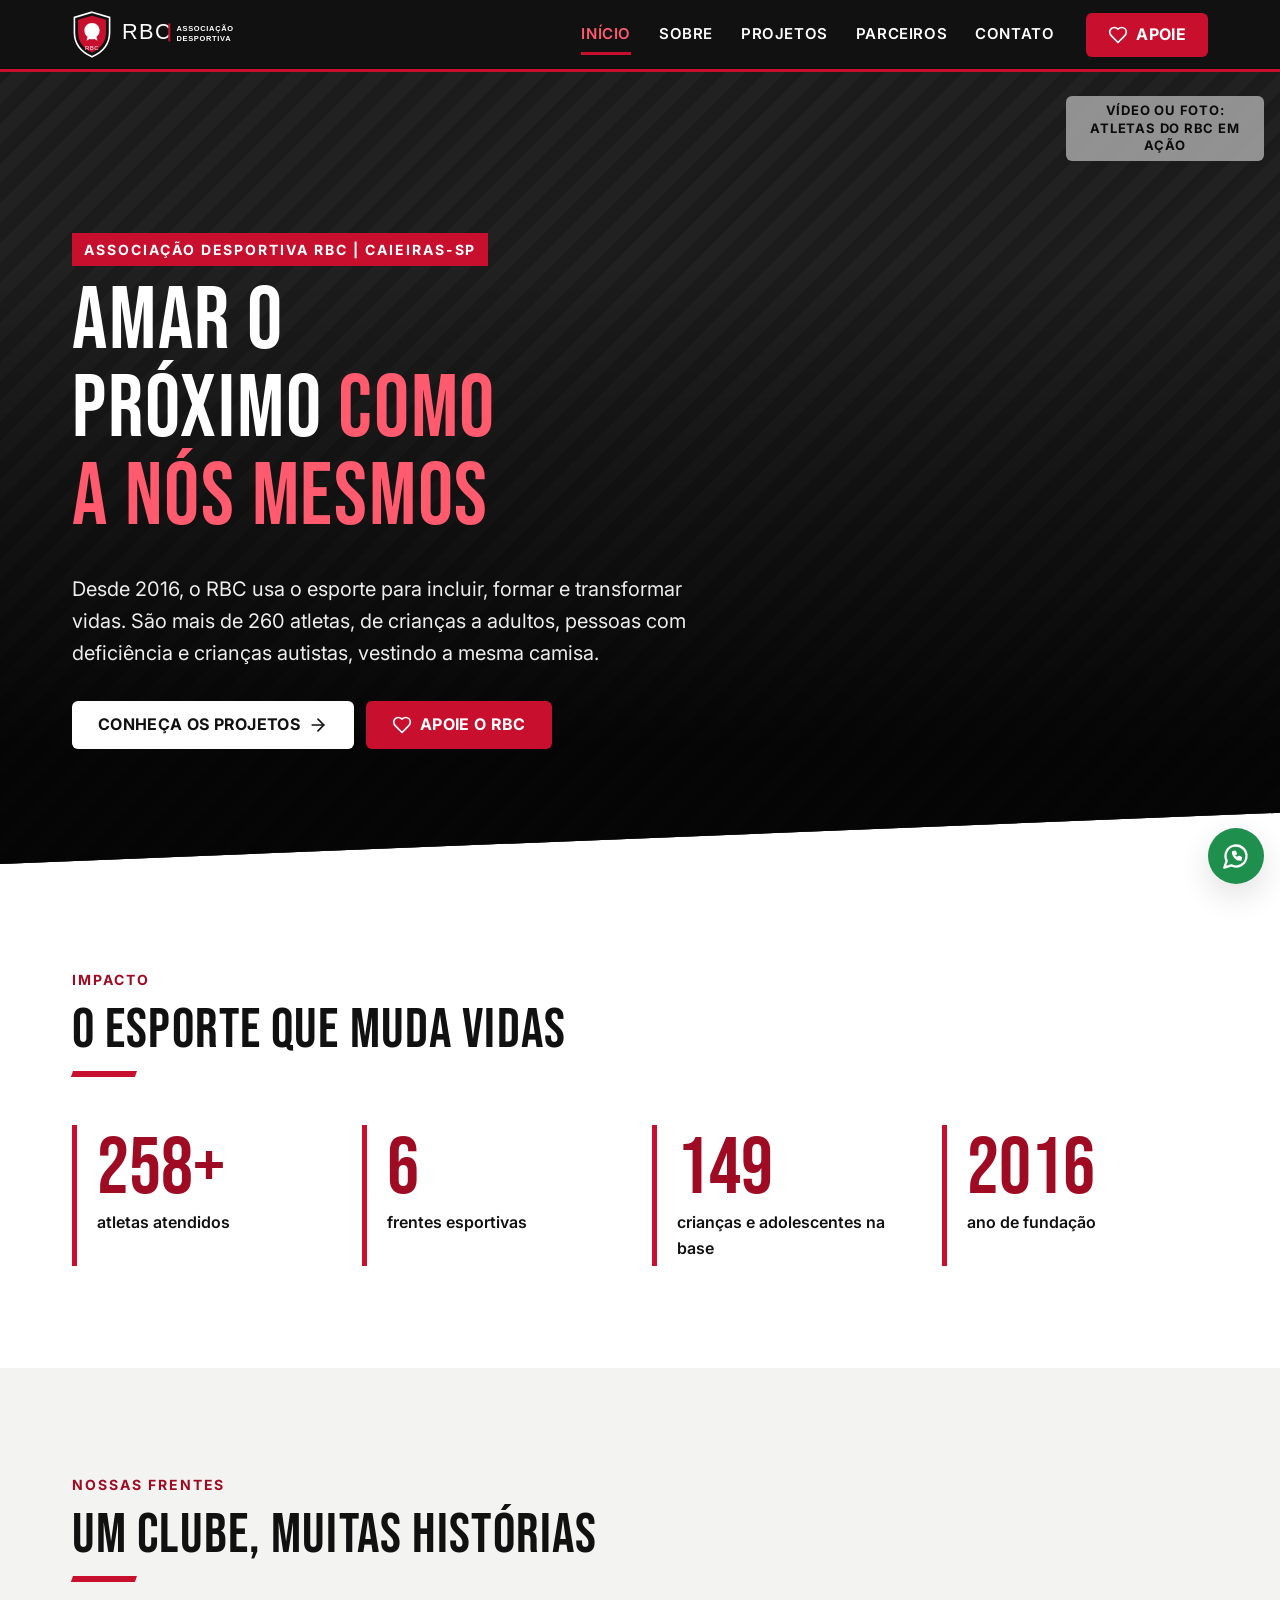
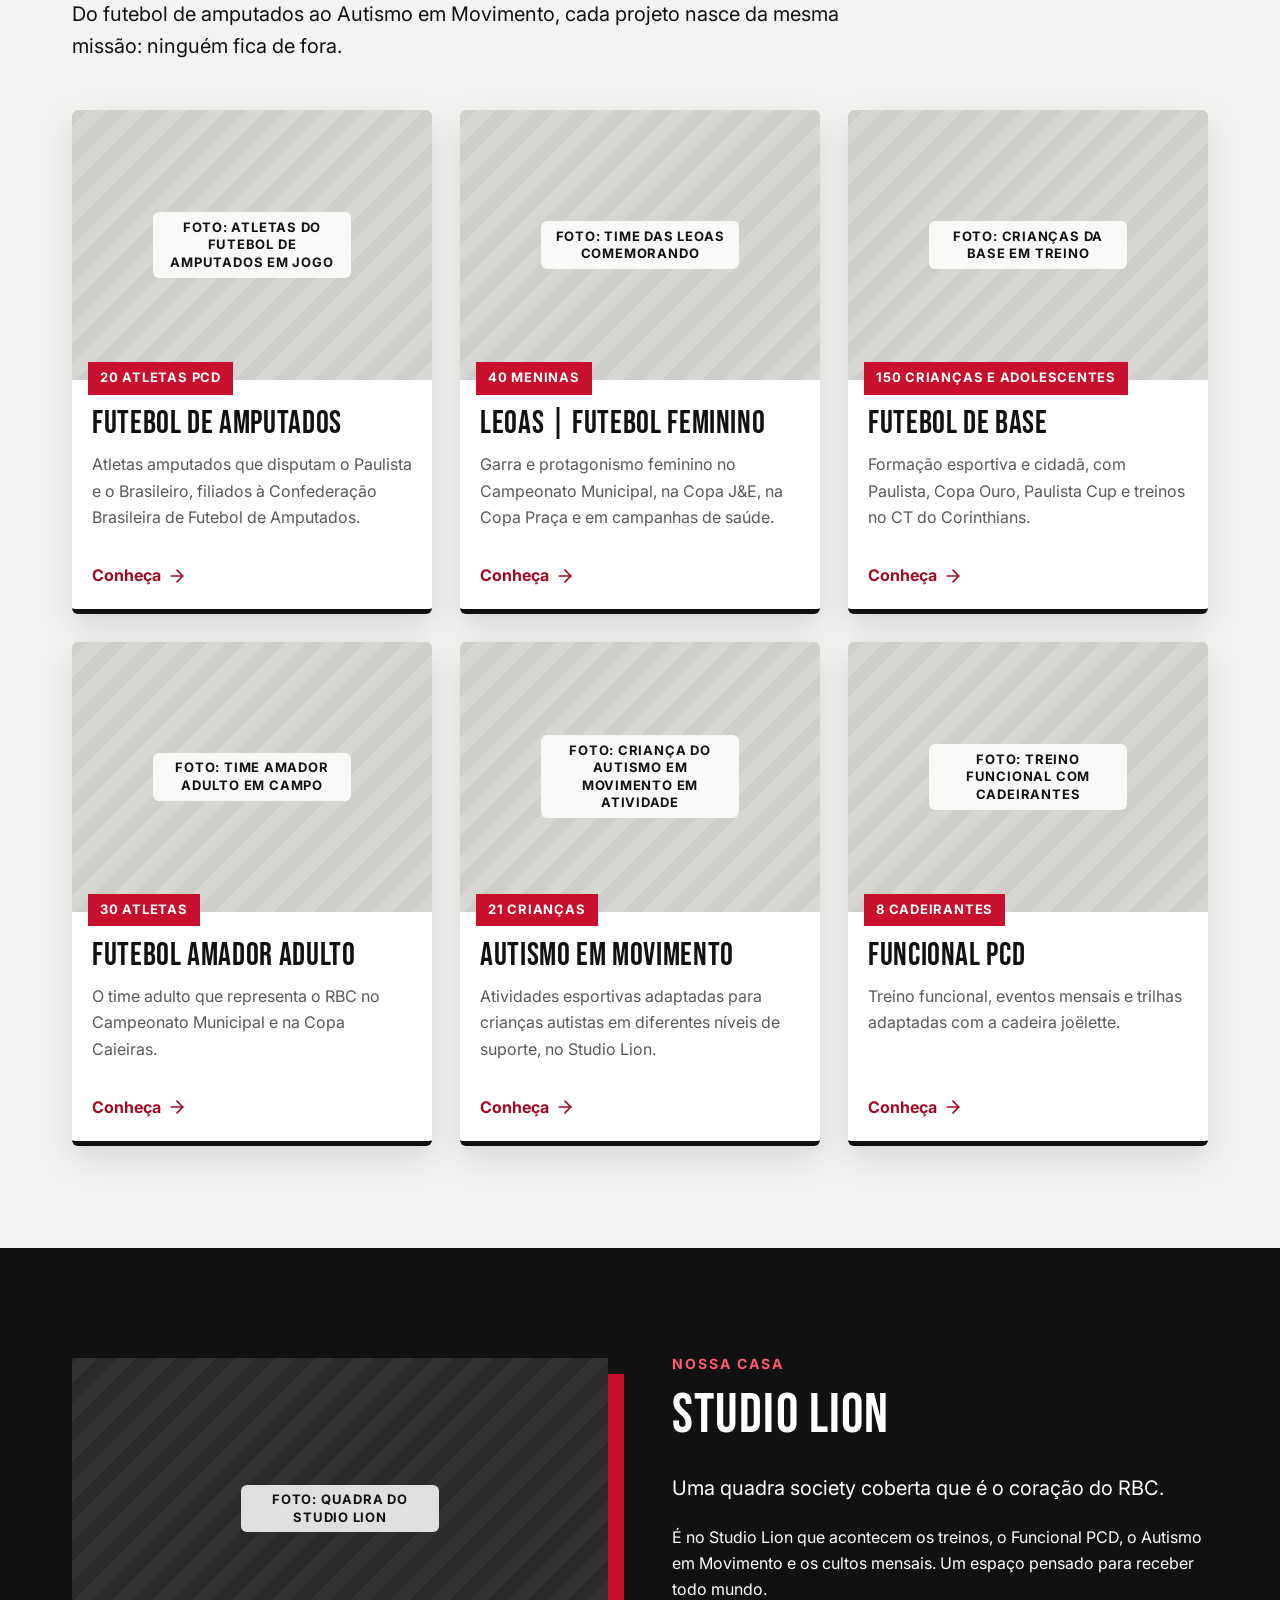
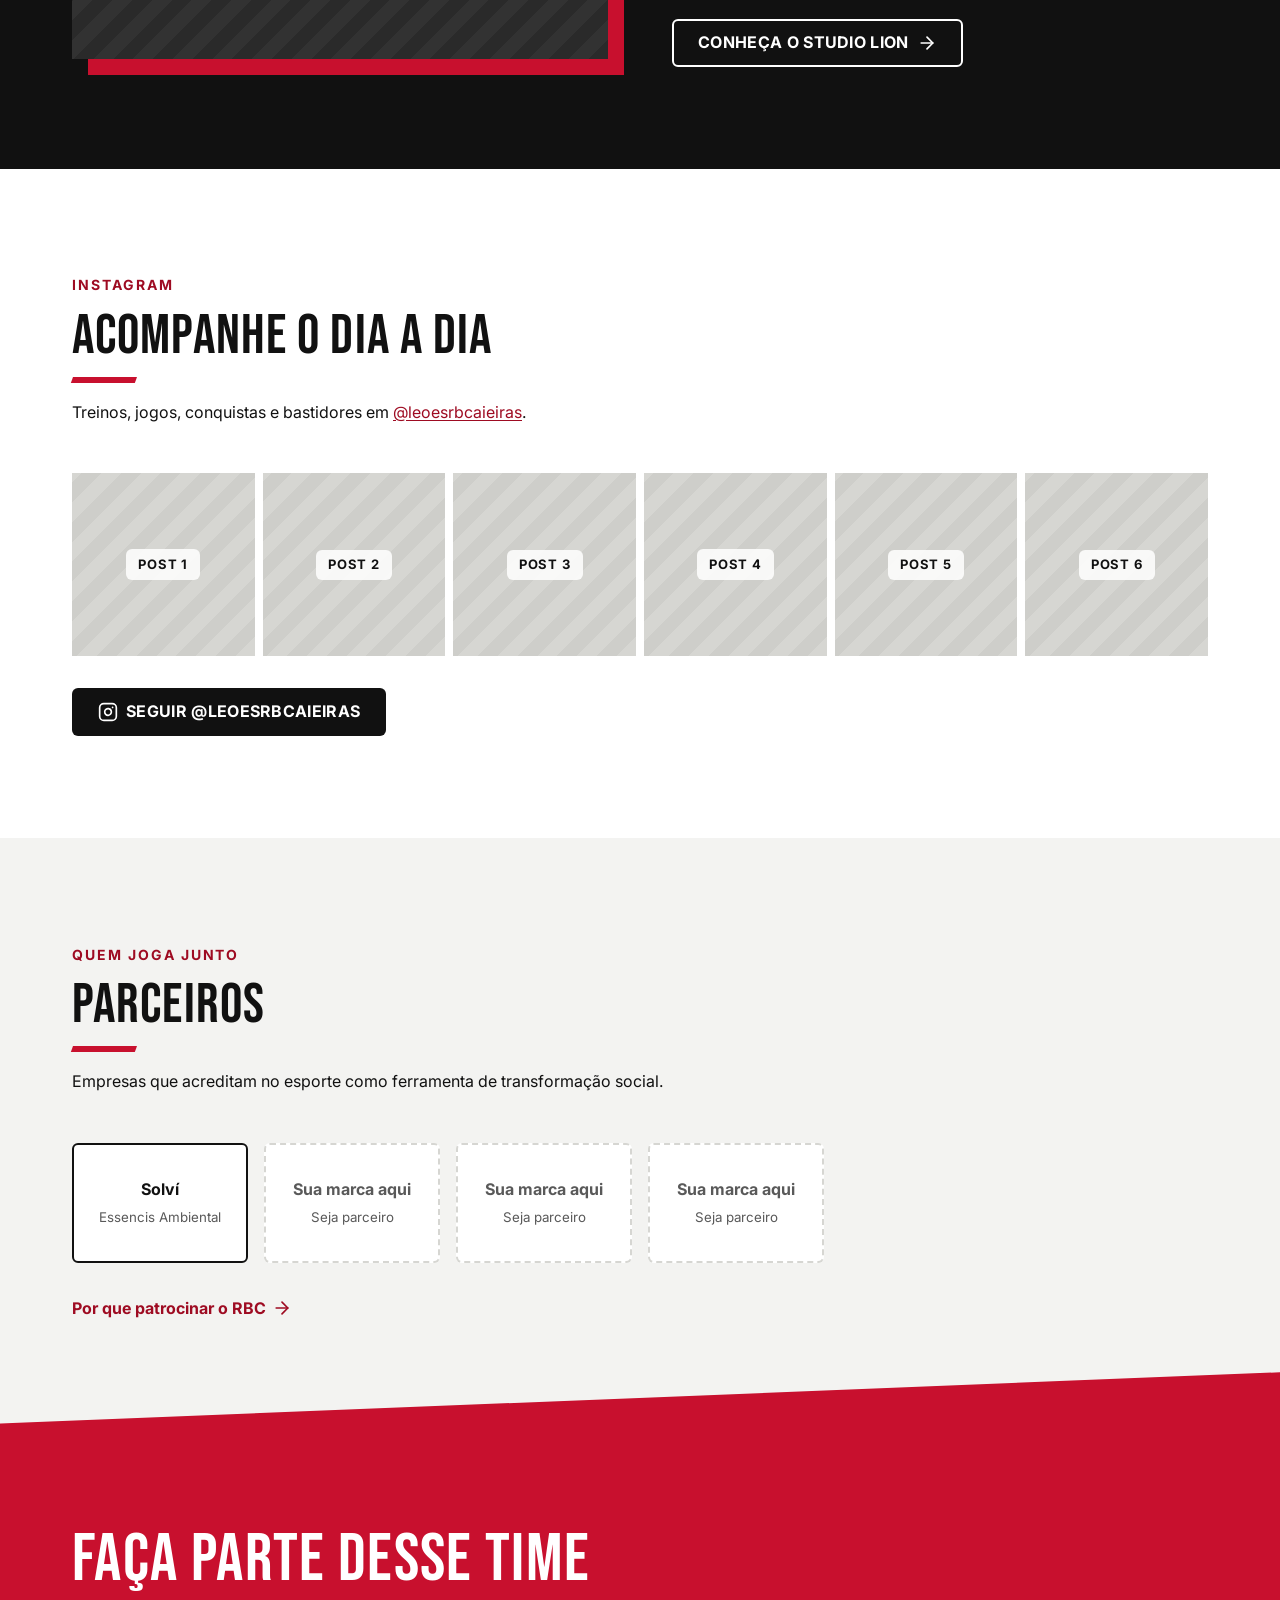
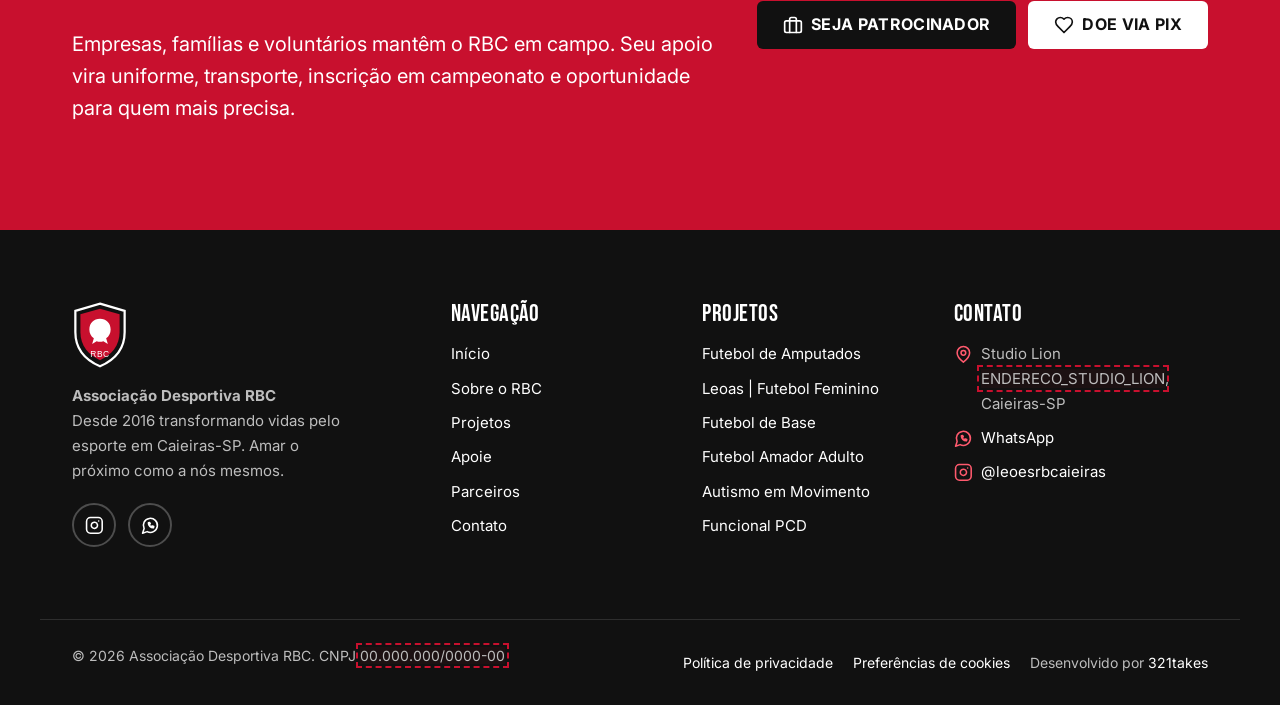
==== index.html @ 02795f00 "Home completa: hero, números de impacto, frentes, Studio Lion, Instagram, parceiros e CTA Co-Authore" ====
<!doctype html>
<html lang="pt-BR">
<head>
<meta charset="utf-8">
<meta name="viewport" content="width=device-width, initial-scale=1">
<title>Leões RBC | Associação Desportiva RBC em Caieiras-SP</title>
<meta name="description" content="Associação Desportiva RBC (Leões RBC): mais de 260 atletas em 6 frentes esportivas e sociais em Caieiras-SP. Conheça os projetos e apoie.">
<meta name="theme-color" content="#111111">
<link rel="icon" href="assets/img/logo-escudo.svg" type="image/svg+xml">
<link rel="preconnect" href="https://fonts.googleapis.com">
<link rel="preconnect" href="https://fonts.gstatic.com" crossorigin>
<link rel="stylesheet" href="https://fonts.googleapis.com/css2?family=Bebas+Neue&amp;family=Inter:wght@400;600;700&amp;display=swap">
<link rel="stylesheet" href="assets/css/style.css">
<script src="assets/js/main.js" defer></script>
</head>
<body>
<a class="skip-link" href="#conteudo">Pular para o conteúdo</a>
<header class="site-header">
  <div class="container header__inner">
    <a class="brand" href="index.html">
      <img class="brand__escudo" src="assets/img/logo-escudo.svg" width="100" height="118" alt="">
      <img class="brand__wordmark" src="assets/img/logo-wordmark.svg" width="200" height="48" alt="Leões RBC, página inicial">
    </a>
    <button class="nav-toggle" type="button" aria-expanded="false" aria-controls="menu-principal">
      <span class="sr-only">Abrir menu</span>
      <svg class="icon icon-menu" viewBox="0 0 24 24" fill="none" stroke="currentColor" stroke-width="2" stroke-linecap="round" stroke-linejoin="round" aria-hidden="true" focusable="false"><path d="M4 6h16"/><path d="M4 12h16"/><path d="M4 18h16"/></svg>
      <svg class="icon icon-close" viewBox="0 0 24 24" fill="none" stroke="currentColor" stroke-width="2" stroke-linecap="round" stroke-linejoin="round" aria-hidden="true" focusable="false"><path d="M18 6 6 18"/><path d="m6 6 12 12"/></svg>
    </button>
    <nav class="site-nav" id="menu-principal" aria-label="Menu principal">
      <ul>
        <li><a href="index.html" aria-current="page">Início</a></li>
        <li><a href="sobre.html">Sobre</a></li>
        <li><a href="projetos.html">Projetos</a></li>
        <li><a href="parceiros.html">Parceiros</a></li>
        <li><a href="contato.html">Contato</a></li>
      </ul>
      <a class="btn btn--primary" href="apoie.html" data-track="click_apoie"><svg class="icon" viewBox="0 0 24 24" fill="none" stroke="currentColor" stroke-width="2" stroke-linecap="round" stroke-linejoin="round" aria-hidden="true" focusable="false"><path d="M19 14c1.49-1.46 3-3.21 3-5.5A5.5 5.5 0 0 0 16.5 3c-1.76 0-3 .5-4.5 2-1.5-1.5-2.74-2-4.5-2A5.5 5.5 0 0 0 2 8.5c0 2.3 1.5 4.05 3 5.5l7 7Z"/></svg> Apoie</a>
    </nav>
  </div>
</header>
<main id="conteudo" tabindex="-1">
<section class="hero" aria-labelledby="hero-titulo">
  <div class="hero__media">
    <!-- HERO: substituir o placeholder por vídeo (sem som) ou foto em WebP. Exemplo de vídeo:
    <video data-bg-video autoplay muted loop playsinline poster="assets/img/hero-poster.webp" width="1920" height="1080">
      <source src="assets/video/hero.mp4" type="video/mp4">
    </video>
    E, logo após o fechamento desta div .hero__media, o botão de pausa:
    <button class="video-toggle" type="button" aria-pressed="false"><span>Pausar vídeo</span></button>
    -->
    <div class="ph ph--dark" role="img" aria-label="Espaço reservado para vídeo ou foto de destaque dos atletas do RBC"><span class="ph__label" aria-hidden="true">VÍDEO OU FOTO: atletas do RBC em ação</span></div>
  </div>
  <div class="container hero__content">
    <p class="eyebrow">Associação Desportiva RBC | Caieiras-SP</p>
    <h1 id="hero-titulo">Amar o próximo <em>como a nós mesmos</em></h1>
    <p class="lead">Desde 2016, o RBC usa o esporte para incluir, formar e transformar vidas. São mais de 260 atletas, de crianças a adultos, pessoas com deficiência e crianças autistas, vestindo a mesma camisa.</p>
    <div class="btn-row">
      <a class="btn btn--light" href="projetos.html">Conheça os projetos <svg class="icon" viewBox="0 0 24 24" fill="none" stroke="currentColor" stroke-width="2" stroke-linecap="round" stroke-linejoin="round" aria-hidden="true" focusable="false"><path d="M5 12h14"/><path d="m12 5 7 7-7 7"/></svg></a>
      <a class="btn btn--primary" href="apoie.html" data-track="click_apoie"><svg class="icon" viewBox="0 0 24 24" fill="none" stroke="currentColor" stroke-width="2" stroke-linecap="round" stroke-linejoin="round" aria-hidden="true" focusable="false"><path d="M19 14c1.49-1.46 3-3.21 3-5.5A5.5 5.5 0 0 0 16.5 3c-1.76 0-3 .5-4.5 2-1.5-1.5-2.74-2-4.5-2A5.5 5.5 0 0 0 2 8.5c0 2.3 1.5 4.05 3 5.5l7 7Z"/></svg> Apoie o RBC</a>
    </div>
  </div>
</section>

<section class="section" aria-labelledby="impacto-titulo">
  <div class="container">
    <div class="section-head">
      <p class="eyebrow">Impacto</p>
      <h2 id="impacto-titulo" class="bar">O esporte que muda vidas</h2>
    </div>
    <ul class="stats">
        <li class="stat"><span class="stat__num" data-count="260" data-suffix="+" aria-hidden="true">260+</span><span class="sr-only">260+ </span><span class="stat__label">atletas atendidos</span></li>
        <li class="stat"><span class="stat__num" data-count="6" data-suffix="" aria-hidden="true">6</span><span class="sr-only">6 </span><span class="stat__label">frentes esportivas</span></li>
        <li class="stat"><span class="stat__num" data-count="150" data-suffix="" aria-hidden="true">150</span><span class="sr-only">150 </span><span class="stat__label">crianças e adolescentes na base</span></li>
        <li class="stat"><span class="stat__num">2016</span> <span class="stat__label">ano de fundação</span></li>
    </ul>
  </div>
</section>

<section class="section section--gray" aria-labelledby="frentes-titulo">
  <div class="container">
    <div class="section-head">
      <p class="eyebrow">Nossas frentes</p>
      <h2 id="frentes-titulo" class="bar">Um clube, muitas histórias</h2>
      <p class="lead">Do futebol de amputados ao Autismo em Movimento, cada projeto nasce da mesma missão: ninguém fica de fora.</p>
    </div>
    <ul class="cards">
        <li class="card">
          <div class="card__media">
            <div class="ph" role="img" aria-label="Espaço reservado para foto: Atletas do futebol de amputados em jogo"><span class="ph__label" aria-hidden="true">FOTO: Atletas do futebol de amputados em jogo</span></div>
            <span class="card__tag">20 atletas PCD</span>
          </div>
          <div class="card__body">
            <h3><a href="projetos/amputados.html">Futebol de Amputados</a></h3>
            <p>Atletas amputados que disputam o Paulista e o Brasileiro, filiados à Confederação Brasileira de Futebol de Amputados.</p>
            <span class="card__more link-arrow" aria-hidden="true">Conheça <svg class="icon" viewBox="0 0 24 24" fill="none" stroke="currentColor" stroke-width="2" stroke-linecap="round" stroke-linejoin="round" aria-hidden="true" focusable="false"><path d="M5 12h14"/><path d="m12 5 7 7-7 7"/></svg></span>
          </div>
        </li>
        <li class="card">
          <div class="card__media">
            <div class="ph" role="img" aria-label="Espaço reservado para foto: Time das Leoas comemorando"><span class="ph__label" aria-hidden="true">FOTO: Time das Leoas comemorando</span></div>
            <span class="card__tag">40 meninas</span>
          </div>
          <div class="card__body">
            <h3><a href="projetos/leoas.html">Leoas | Futebol Feminino</a></h3>
            <p>Garra e protagonismo feminino no Campeonato Municipal, na Copa J&amp;E, na Copa Praça e em campanhas de saúde.</p>
            <span class="card__more link-arrow" aria-hidden="true">Conheça <svg class="icon" viewBox="0 0 24 24" fill="none" stroke="currentColor" stroke-width="2" stroke-linecap="round" stroke-linejoin="round" aria-hidden="true" focusable="false"><path d="M5 12h14"/><path d="m12 5 7 7-7 7"/></svg></span>
          </div>
        </li>
        <li class="card">
          <div class="card__media">
            <div class="ph" role="img" aria-label="Espaço reservado para foto: Crianças da base em treino"><span class="ph__label" aria-hidden="true">FOTO: Crianças da base em treino</span></div>
            <span class="card__tag">150 crianças e adolescentes</span>
          </div>
          <div class="card__body">
            <h3><a href="projetos/base.html">Futebol de Base</a></h3>
            <p>Formação esportiva e cidadã, com Paulista, Copa Ouro, Paulista Cup e treinos no CT do Corinthians.</p>
            <span class="card__more link-arrow" aria-hidden="true">Conheça <svg class="icon" viewBox="0 0 24 24" fill="none" stroke="currentColor" stroke-width="2" stroke-linecap="round" stroke-linejoin="round" aria-hidden="true" focusable="false"><path d="M5 12h14"/><path d="m12 5 7 7-7 7"/></svg></span>
          </div>
        </li>
        <li class="card">
          <div class="card__media">
            <div class="ph" role="img" aria-label="Espaço reservado para foto: Time amador adulto em campo"><span class="ph__label" aria-hidden="true">FOTO: Time amador adulto em campo</span></div>
            <span class="card__tag">30 atletas</span>
          </div>
          <div class="card__body">
            <h3><a href="projetos/amador.html">Futebol Amador Adulto</a></h3>
            <p>O time adulto que representa o RBC no Campeonato Municipal e na Copa Caieiras.</p>
            <span class="card__more link-arrow" aria-hidden="true">Conheça <svg class="icon" viewBox="0 0 24 24" fill="none" stroke="currentColor" stroke-width="2" stroke-linecap="round" stroke-linejoin="round" aria-hidden="true" focusable="false"><path d="M5 12h14"/><path d="m12 5 7 7-7 7"/></svg></span>
          </div>
        </li>
        <li class="card">
          <div class="card__media">
            <div class="ph" role="img" aria-label="Espaço reservado para foto: Criança do Autismo em Movimento em atividade"><span class="ph__label" aria-hidden="true">FOTO: Criança do Autismo em Movimento em atividade</span></div>
            <span class="card__tag">21 crianças</span>
          </div>
          <div class="card__body">
            <h3><a href="projetos/autismo-em-movimento.html">Autismo em Movimento</a></h3>
            <p>Atividades esportivas adaptadas para crianças autistas em diferentes níveis de suporte, no Studio Lion.</p>
            <span class="card__more link-arrow" aria-hidden="true">Conheça <svg class="icon" viewBox="0 0 24 24" fill="none" stroke="currentColor" stroke-width="2" stroke-linecap="round" stroke-linejoin="round" aria-hidden="true" focusable="false"><path d="M5 12h14"/><path d="m12 5 7 7-7 7"/></svg></span>
          </div>
        </li>
        <li class="card">
          <div class="card__media">
            <div class="ph" role="img" aria-label="Espaço reservado para foto: Treino funcional com cadeirantes"><span class="ph__label" aria-hidden="true">FOTO: Treino funcional com cadeirantes</span></div>
            <span class="card__tag">8 cadeirantes</span>
          </div>
          <div class="card__body">
            <h3><a href="projetos/funcional-pcd.html">Funcional PCD</a></h3>
            <p>Treino funcional, eventos mensais e trilhas adaptadas com a cadeira joëlette.</p>
            <span class="card__more link-arrow" aria-hidden="true">Conheça <svg class="icon" viewBox="0 0 24 24" fill="none" stroke="currentColor" stroke-width="2" stroke-linecap="round" stroke-linejoin="round" aria-hidden="true" focusable="false"><path d="M5 12h14"/><path d="m12 5 7 7-7 7"/></svg></span>
          </div>
        </li>
      </ul>
  </div>
</section>

<section class="section section--dark on-dark" aria-labelledby="studio-titulo">
  <div class="container split">
    <div class="split__media">
      <div class="ph ph--wide ph--dark" role="img" aria-label="Espaço reservado para foto da quadra coberta do Studio Lion"><span class="ph__label" aria-hidden="true">FOTO: quadra do Studio Lion</span></div>
    </div>
    <div>
      <p class="eyebrow">Nossa casa</p>
      <h2 id="studio-titulo">Studio Lion</h2>
      <p class="lead">Uma quadra society coberta que é o coração do RBC.</p>
      <p>É no Studio Lion que acontecem os treinos, o Funcional PCD, o Autismo em Movimento e os cultos mensais. Um espaço pensado para receber todo mundo.</p>
      <a class="btn btn--outline" href="sobre.html#studio-lion">Conheça o Studio Lion <svg class="icon" viewBox="0 0 24 24" fill="none" stroke="currentColor" stroke-width="2" stroke-linecap="round" stroke-linejoin="round" aria-hidden="true" focusable="false"><path d="M5 12h14"/><path d="m12 5 7 7-7 7"/></svg></a>
    </div>
  </div>
</section>

<section class="section" aria-labelledby="insta-titulo">
  <div class="container">
    <div class="section-head">
      <p class="eyebrow">Instagram</p>
      <h2 id="insta-titulo" class="bar">Acompanhe o dia a dia</h2>
      <p>Treinos, jogos, conquistas e bastidores em <a href="https://www.instagram.com/leoesrbcaieiras/" target="_blank" rel="noopener" data-track="click_instagram">@leoesrbcaieiras<span class="sr-only"> (abre em nova aba)</span></a>.</p>
    </div>
    <!-- INSTAGRAM FEED -->
    <!-- Cole aqui o widget do provedor escolhido (Behold, LightWidget ou similar) e remova a grade .insta-grid abaixo.
         Exemplo Behold:
         <script type="module" src="https://w.behold.so/widget.js"></script>
         <behold-widget feed-id="SEU_FEED_ID"></behold-widget>
    -->
    <div class="insta-grid">
      <div class="ph ph--square" role="img" aria-label="Espaço reservado para post do Instagram"><span class="ph__label" aria-hidden="true">POST 1</span></div>
      <div class="ph ph--square" role="img" aria-label="Espaço reservado para post do Instagram"><span class="ph__label" aria-hidden="true">POST 2</span></div>
      <div class="ph ph--square" role="img" aria-label="Espaço reservado para post do Instagram"><span class="ph__label" aria-hidden="true">POST 3</span></div>
      <div class="ph ph--square" role="img" aria-label="Espaço reservado para post do Instagram"><span class="ph__label" aria-hidden="true">POST 4</span></div>
      <div class="ph ph--square" role="img" aria-label="Espaço reservado para post do Instagram"><span class="ph__label" aria-hidden="true">POST 5</span></div>
      <div class="ph ph--square" role="img" aria-label="Espaço reservado para post do Instagram"><span class="ph__label" aria-hidden="true">POST 6</span></div>
    </div>
    <!-- /INSTAGRAM FEED -->
    <a class="btn btn--dark" href="https://www.instagram.com/leoesrbcaieiras/" target="_blank" rel="noopener" data-track="click_instagram"><svg class="icon" viewBox="0 0 24 24" fill="none" stroke="currentColor" stroke-width="2" stroke-linecap="round" stroke-linejoin="round" aria-hidden="true" focusable="false"><rect width="20" height="20" x="2" y="2" rx="5"/><path d="M16 11.37A4 4 0 1 1 12.63 8 4 4 0 0 1 16 11.37z"/><path d="M17.5 6.5h.01"/></svg> Seguir @leoesrbcaieiras<span class="sr-only"> (abre em nova aba)</span></a>
  </div>
</section>

<section class="section section--gray" aria-labelledby="parceiros-titulo">
  <div class="container">
    <div class="section-head">
      <p class="eyebrow">Quem joga junto</p>
      <h2 id="parceiros-titulo" class="bar">Parceiros</h2>
      <p>Empresas que acreditam no esporte como ferramenta de transformação social.</p>
    </div>
    <ul class="logos">
          <li><div class="logo-slot logo-slot--main"><!-- LOGO: substituir por <img> do logo oficial da Solví -->Solví<small>Essencis Ambiental</small></div></li>
          <li><a class="logo-slot logo-slot--empty" href="parceiros.html#seja-parceiro">Sua marca aqui<small>Seja parceiro</small></a></li>
          <li><a class="logo-slot logo-slot--empty" href="parceiros.html#seja-parceiro">Sua marca aqui<small>Seja parceiro</small></a></li>
          <li><a class="logo-slot logo-slot--empty" href="parceiros.html#seja-parceiro">Sua marca aqui<small>Seja parceiro</small></a></li>
        </ul>
    <p class="section-foot"><a class="link-arrow" href="parceiros.html">Por que patrocinar o RBC <svg class="icon" viewBox="0 0 24 24" fill="none" stroke="currentColor" stroke-width="2" stroke-linecap="round" stroke-linejoin="round" aria-hidden="true" focusable="false"><path d="M5 12h14"/><path d="m12 5 7 7-7 7"/></svg></a></p>
  </div>
</section>

<section class="section section--red section--cut-top" aria-labelledby="cta-titulo">
  <div class="container cta">
    <div>
      <h2 id="cta-titulo">Faça parte desse time</h2>
      <p class="lead">Empresas, famílias e voluntários mantêm o RBC em campo. Seu apoio vira uniforme, transporte, inscrição em campeonato e oportunidade para quem mais precisa.</p>
    </div>
    <div class="btn-row">
      <a class="btn btn--dark" href="parceiros.html#seja-parceiro"><svg class="icon" viewBox="0 0 24 24" fill="none" stroke="currentColor" stroke-width="2" stroke-linecap="round" stroke-linejoin="round" aria-hidden="true" focusable="false"><rect width="20" height="14" x="2" y="7" rx="2"/><path d="M16 21V5a2 2 0 0 0-2-2h-4a2 2 0 0 0-2 2v16"/></svg> Seja patrocinador</a>
      <a class="btn btn--light" href="apoie.html#pix" data-track="click_apoie"><svg class="icon" viewBox="0 0 24 24" fill="none" stroke="currentColor" stroke-width="2" stroke-linecap="round" stroke-linejoin="round" aria-hidden="true" focusable="false"><path d="M19 14c1.49-1.46 3-3.21 3-5.5A5.5 5.5 0 0 0 16.5 3c-1.76 0-3 .5-4.5 2-1.5-1.5-2.74-2-4.5-2A5.5 5.5 0 0 0 2 8.5c0 2.3 1.5 4.05 3 5.5l7 7Z"/></svg> Doe via PIX</a>
    </div>
  </div>
</section>
</main>
<footer class="site-footer on-dark">
  <div class="container footer__grid">
    <div class="footer__brand">
      <img src="assets/img/logo-escudo.svg" width="100" height="118" alt="Escudo Leões RBC" loading="lazy">
      <p><strong>Associação Desportiva RBC</strong><br>Desde 2016 transformando vidas pelo esporte em Caieiras-SP. Amar o próximo como a nós mesmos.</p>
      <div class="social">
        <a href="https://www.instagram.com/leoesrbcaieiras/" target="_blank" rel="noopener" data-track="click_instagram"><svg class="icon" viewBox="0 0 24 24" fill="none" stroke="currentColor" stroke-width="2" stroke-linecap="round" stroke-linejoin="round" aria-hidden="true" focusable="false"><rect width="20" height="20" x="2" y="2" rx="5"/><path d="M16 11.37A4 4 0 1 1 12.63 8 4 4 0 0 1 16 11.37z"/><path d="M17.5 6.5h.01"/></svg><span class="sr-only">Instagram @leoesrbcaieiras (abre em nova aba)</span></a>
        <a href="https://wa.me/NUMERO_WHATSAPP?text=Ol%C3%A1%21%20Vim%20pelo%20site%20do%20Le%C3%B5es%20RBC." target="_blank" rel="noopener" data-track="click_whatsapp"><svg class="icon" viewBox="0 0 24 24" fill="none" stroke="currentColor" stroke-width="2" stroke-linecap="round" stroke-linejoin="round" aria-hidden="true" focusable="false"><path d="M7.9 20A9 9 0 1 0 4 16.1L2 22Z"/><path d="M9.5 9.5c.3 1.9 2.1 3.8 4 4.2l1-1 1.8.8-.4 1.6c-3.4.2-6.6-3-6.4-6.4l1.6-.4.8 1.8Z"/></svg><span class="sr-only">WhatsApp (abre em nova aba)</span></a>
      </div>
    </div>
    <nav aria-label="Navegação do rodapé">
      <h2 class="footer__title">Navegação</h2>
      <ul class="footer__list">
        <li><a href="index.html">Início</a></li>
        <li><a href="sobre.html">Sobre o RBC</a></li>
        <li><a href="projetos.html">Projetos</a></li>
        <li><a href="apoie.html" data-track="click_apoie">Apoie</a></li>
        <li><a href="parceiros.html">Parceiros</a></li>
        <li><a href="contato.html">Contato</a></li>
      </ul>
    </nav>
    <nav aria-label="Projetos">
      <h2 class="footer__title">Projetos</h2>
      <ul class="footer__list">
          <li><a href="projetos/amputados.html">Futebol de Amputados</a></li>
          <li><a href="projetos/leoas.html">Leoas | Futebol Feminino</a></li>
          <li><a href="projetos/base.html">Futebol de Base</a></li>
          <li><a href="projetos/amador.html">Futebol Amador Adulto</a></li>
          <li><a href="projetos/autismo-em-movimento.html">Autismo em Movimento</a></li>
          <li><a href="projetos/funcional-pcd.html">Funcional PCD</a></li>
      </ul>
    </nav>
    <div>
      <h2 class="footer__title">Contato</h2>
      <ul class="footer__list">
        <li><svg class="icon" viewBox="0 0 24 24" fill="none" stroke="currentColor" stroke-width="2" stroke-linecap="round" stroke-linejoin="round" aria-hidden="true" focusable="false"><path d="M20 10c0 6-8 12-8 12s-8-6-8-12a8 8 0 0 1 16 0Z"/><circle cx="12" cy="10" r="3"/></svg><span>Studio Lion<br><span class="todo">ENDERECO_STUDIO_LION</span>, Caieiras-SP</span></li>
        <li><svg class="icon" viewBox="0 0 24 24" fill="none" stroke="currentColor" stroke-width="2" stroke-linecap="round" stroke-linejoin="round" aria-hidden="true" focusable="false"><path d="M7.9 20A9 9 0 1 0 4 16.1L2 22Z"/><path d="M9.5 9.5c.3 1.9 2.1 3.8 4 4.2l1-1 1.8.8-.4 1.6c-3.4.2-6.6-3-6.4-6.4l1.6-.4.8 1.8Z"/></svg><a href="https://wa.me/NUMERO_WHATSAPP?text=Ol%C3%A1%21%20Vim%20pelo%20site%20do%20Le%C3%B5es%20RBC." target="_blank" rel="noopener" data-track="click_whatsapp">WhatsApp<span class="sr-only"> (abre em nova aba)</span></a></li>
        <li><svg class="icon" viewBox="0 0 24 24" fill="none" stroke="currentColor" stroke-width="2" stroke-linecap="round" stroke-linejoin="round" aria-hidden="true" focusable="false"><rect width="20" height="20" x="2" y="2" rx="5"/><path d="M16 11.37A4 4 0 1 1 12.63 8 4 4 0 0 1 16 11.37z"/><path d="M17.5 6.5h.01"/></svg><a href="https://www.instagram.com/leoesrbcaieiras/" target="_blank" rel="noopener" data-track="click_instagram">@leoesrbcaieiras<span class="sr-only"> (abre em nova aba)</span></a></li>
      </ul>
    </div>
  </div>
  <div class="container footer__bottom">
    <p class="footer__copy">© <span data-year>2026</span> Associação Desportiva RBC. CNPJ <span class="todo">00.000.000/0000-00</span></p>
    <ul class="footer__legal" role="list">
      <li><a href="privacidade.html">Política de privacidade</a></li>
      <li><button type="button" data-consent-open>Preferências de cookies</button></li>
      <li>Desenvolvido por <a href="https://321takes.com" target="_blank" rel="noopener">321takes<span class="sr-only"> (abre em nova aba)</span></a></li>
    </ul>
  </div>
</footer>
<a class="whatsapp-float" href="https://wa.me/NUMERO_WHATSAPP?text=Ol%C3%A1%21%20Vim%20pelo%20site%20do%20Le%C3%B5es%20RBC." target="_blank" rel="noopener" data-track="click_whatsapp"><svg class="icon" viewBox="0 0 24 24" fill="none" stroke="currentColor" stroke-width="2" stroke-linecap="round" stroke-linejoin="round" aria-hidden="true" focusable="false"><path d="M7.9 20A9 9 0 1 0 4 16.1L2 22Z"/><path d="M9.5 9.5c.3 1.9 2.1 3.8 4 4.2l1-1 1.8.8-.4 1.6c-3.4.2-6.6-3-6.4-6.4l1.6-.4.8 1.8Z"/></svg><span class="sr-only">Fale com o RBC pelo WhatsApp (abre em nova aba)</span></a>

</body>
</html>
---- assets/css/style.css ----
/* ==========================================================================
   Leões RBC | Folha de estilo principal
   Desenvolvido por 321takes
   ========================================================================== */

/* ---------- 1. Variáveis ---------- */
:root {
  /* Cores do escudo (placeholders, ajustar com o escudo oficial) */
  --red: #C8102E;
  --red-dark: #9E0B22;
  --red-light: #FF5A6E;   /* vermelho legível sobre fundo preto */
  --black: #111111;
  --black-soft: #1C1C1C;
  --white: #FFFFFF;
  --gray: #F3F3F1;
  --gray-300: #D6D6D2;
  --gray-600: #595959;
  --gray-400-on-dark: #BDBDBD;
  --whatsapp: #1F8F4E;

  --font-display: "Bebas Neue", Impact, "Arial Narrow", sans-serif;
  --font-body: "Inter", system-ui, -apple-system, "Segoe UI", Roboto, Arial, sans-serif;

  --header-h: 4.5rem;
  --container: 75rem;
  --gutter: clamp(1rem, 4vw, 2rem);
  --radius: 0.375rem;
  --shadow: 0 0.75rem 2rem rgba(0, 0, 0, 0.12);
  --cut: clamp(1.5rem, 4vw, 3.5rem); /* altura dos cortes diagonais */
}

/* ---------- 2. Base ---------- */
*,
*::before,
*::after { box-sizing: border-box; }

html {
  -webkit-text-size-adjust: 100%;
  scroll-behavior: smooth;
  scroll-padding-top: calc(var(--header-h) + 1rem);
}

body {
  margin: 0;
  padding-top: var(--header-h);
  font-family: var(--font-body);
  font-size: 1rem;
  line-height: 1.65;
  color: var(--black);
  background: var(--white);
  text-rendering: optimizeLegibility;
}

body.menu-open { overflow: hidden; }

img, svg, video, iframe { display: block; max-width: 100%; }
img { height: auto; }

h1, h2, h3, h4 {
  margin: 0 0 0.5em;
  font-family: var(--font-display);
  font-weight: 400;
  line-height: 1;
  letter-spacing: 0.02em;
  text-transform: uppercase;
}
h1 { font-size: clamp(2.75rem, 8vw, 5.5rem); }
h2 { font-size: clamp(2.25rem, 5vw, 3.5rem); }
h3 { font-size: clamp(1.5rem, 3vw, 2rem); }
h4 { font-size: 1.35rem; }

p { margin: 0 0 1em; }
p:last-child { margin-bottom: 0; }

a { color: var(--red-dark); text-underline-offset: 0.15em; }
a:hover { color: var(--red); }

ul, ol { margin: 0 0 1em; padding-left: 1.25rem; }

strong { font-weight: 700; }

:focus-visible {
  outline: 3px solid var(--red);
  outline-offset: 3px;
}
.on-dark :focus-visible,
.site-header :focus-visible,
.site-footer :focus-visible { outline-color: var(--white); }

::selection { background: var(--red); color: var(--white); }

/* ---------- 3. Utilitários ---------- */
.container {
  width: 100%;
  max-width: var(--container);
  margin-inline: auto;
  padding-inline: var(--gutter);
}

.sr-only {
  position: absolute !important;
  width: 1px; height: 1px;
  padding: 0; margin: -1px;
  overflow: hidden; clip: rect(0 0 0 0);
  white-space: nowrap; border: 0;
}

.skip-link {
  position: absolute;
  top: -100px;
  left: 1rem;
  z-index: 1000;
  padding: 0.75rem 1.25rem;
  background: var(--red);
  color: var(--white);
  font-weight: 700;
  text-decoration: none;
  border-radius: var(--radius);
}
.skip-link:focus { top: 1rem; color: var(--white); }

.icon {
  width: 1.25em;
  height: 1.25em;
  flex-shrink: 0;
}

.eyebrow {
  display: inline-block;
  margin-bottom: 0.75rem;
  font-size: 0.875rem;
  font-weight: 700;
  letter-spacing: 0.14em;
  text-transform: uppercase;
  color: var(--red-dark);
}
.on-dark .eyebrow { color: var(--red-light); }

.lead {
  font-size: clamp(1.0625rem, 2vw, 1.25rem);
  line-height: 1.6;
}

.todo {
  /* Marca visual de conteúdo pendente */
  outline: 2px dashed var(--red);
  outline-offset: 2px;
  background: rgba(200, 16, 46, 0.06);
}

/* ---------- 4. Seções ---------- */
.section { padding-block: clamp(3.5rem, 8vw, 6.5rem); }
.section--gray { background: var(--gray); }
.section--dark,
.on-dark { background: var(--black); color: var(--white); }
.on-dark a:not(.btn) { color: var(--white); }
.section--red { background: var(--red); color: var(--white); }
.section--red a:not(.btn) { color: var(--white); }

.section--cut-top { clip-path: polygon(0 var(--cut), 100% 0, 100% 100%, 0 100%); margin-top: calc(var(--cut) * -1); padding-top: calc(clamp(3.5rem, 8vw, 6.5rem) + var(--cut)); }

.section-head { max-width: 48rem; margin-bottom: clamp(2rem, 5vw, 3rem); }
.section-head--center { margin-inline: auto; text-align: center; }
.section-head h2 { margin-bottom: 0.3em; }

/* Faixa vermelha decorativa sob títulos */
.bar::after {
  content: "";
  display: block;
  width: 4rem;
  height: 0.35rem;
  margin-top: 0.75rem;
  background: var(--red);
  transform: skewX(-20deg);
}
.section-head--center .bar::after { margin-inline: auto; }
.section--red .bar::after { background: var(--white); }

/* ---------- 5. Botões ---------- */
.btn {
  display: inline-flex;
  align-items: center;
  justify-content: center;
  gap: 0.5rem;
  min-height: 3rem;
  padding: 0.75rem 1.5rem;
  border: 2px solid transparent;
  border-radius: var(--radius);
  font-family: var(--font-body);
  font-size: 1rem;
  font-weight: 700;
  line-height: 1.2;
  letter-spacing: 0.02em;
  text-decoration: none;
  text-transform: uppercase;
  cursor: pointer;
  transition: background-color 0.2s, color 0.2s, border-color 0.2s, transform 0.2s;
}
.btn:hover { transform: translateY(-2px); }
.btn:active { transform: translateY(0); }

.btn--primary { background: var(--red); color: var(--white); }
.btn--primary:hover { background: var(--red-dark); color: var(--white); }

.btn--dark { background: var(--black); color: var(--white); }
.btn--dark:hover { background: var(--black-soft); color: var(--white); }

.btn--light { background: var(--white); color: var(--black); }
.btn--light:hover { background: var(--gray); color: var(--black); }

.btn--outline { border-color: currentColor; background: transparent; color: var(--black); }
.btn--outline:hover { background: var(--black); color: var(--white); border-color: var(--black); }
.on-dark .btn--outline,
.section--red .btn--outline { color: var(--white); }
.on-dark .btn--outline:hover,
.section--red .btn--outline:hover { background: var(--white); color: var(--black); border-color: var(--white); }

.btn-row { display: flex; flex-wrap: wrap; gap: 0.75rem; }

.link-arrow {
  display: inline-flex;
  align-items: center;
  gap: 0.35rem;
  font-weight: 700;
  text-decoration: none;
}
.link-arrow .icon { transition: transform 0.2s; }
.link-arrow:hover .icon { transform: translateX(4px); }

/* ---------- 6. Header ---------- */
.site-header {
  position: fixed;
  inset: 0 0 auto 0;
  z-index: 100;
  height: var(--header-h);
  background: var(--black);
  color: var(--white);
  border-bottom: 3px solid var(--red);
}

.header__inner {
  display: flex;
  align-items: center;
  justify-content: space-between;
  gap: 1rem;
  height: 100%;
}

.brand {
  display: flex;
  align-items: center;
  gap: 0.6rem;
  color: var(--white);
  text-decoration: none;
}
.brand__escudo { width: 2.5rem; height: auto; }
.brand__wordmark { width: 8.5rem; height: auto; }

.nav-toggle {
  display: inline-flex;
  align-items: center;
  justify-content: center;
  width: 3rem;
  height: 3rem;
  padding: 0;
  border: 0;
  border-radius: var(--radius);
  background: transparent;
  color: var(--white);
  cursor: pointer;
}
.nav-toggle .icon { width: 1.75rem; height: 1.75rem; }
.nav-toggle .icon-close { display: none; }
.nav-toggle[aria-expanded="true"] .icon-menu { display: none; }
.nav-toggle[aria-expanded="true"] .icon-close { display: block; }

.site-nav ul { list-style: none; margin: 0; padding: 0; }

.site-nav a:not(.btn) {
  display: block;
  color: var(--white);
  font-weight: 600;
  text-decoration: none;
}
.site-nav a[aria-current="page"] { color: var(--red-light); }

/* Menu mobile */
@media (max-width: 63.99em) {
  .site-nav {
    display: none;
    position: fixed;
    inset: var(--header-h) 0 0 0;
    padding: 1.5rem var(--gutter) 3rem;
    overflow-y: auto;
    background: var(--black);
  }
  .site-nav.is-open { display: block; }
  .site-nav li { border-bottom: 1px solid rgba(255, 255, 255, 0.12); }
  .site-nav a:not(.btn) {
    padding: 1rem 0;
    font-family: var(--font-display);
    font-size: 2rem;
    font-weight: 400;
    letter-spacing: 0.03em;
    text-transform: uppercase;
  }
  .site-nav .btn { width: 100%; margin-top: 1.5rem; }
}

/* Menu desktop */
@media (min-width: 64em) {
  .nav-toggle { display: none; }
  .site-nav { display: flex; align-items: center; gap: 2rem; }
  .site-nav ul { display: flex; gap: 1.75rem; }
  .site-nav a:not(.btn) {
    position: relative;
    padding-block: 0.5rem;
    font-size: 0.9375rem;
    letter-spacing: 0.04em;
    text-transform: uppercase;
  }
  .site-nav a:not(.btn)::after {
    content: "";
    position: absolute;
    left: 0; right: 0; bottom: 0;
    height: 3px;
    background: var(--red);
    transform: scaleX(0);
    transform-origin: left;
    transition: transform 0.2s;
  }
  .site-nav a:not(.btn):hover::after,
  .site-nav a[aria-current="page"]::after { transform: scaleX(1); }
  .site-nav .btn { min-height: 2.75rem; padding: 0.6rem 1.25rem; }
}

/* ---------- 7. Placeholders de mídia ---------- */
.ph {
  position: relative;
  display: flex;
  align-items: center;
  justify-content: center;
  width: 100%;
  aspect-ratio: 4 / 3;
  padding: 1rem;
  overflow: hidden;
  background:
    repeating-linear-gradient(-45deg, transparent 0 14px, rgba(0, 0, 0, 0.04) 14px 28px),
    var(--gray-300);
  color: var(--black);
  text-align: center;
}
.ph__label {
  max-width: 22ch;
  padding: 0.4rem 0.75rem;
  background: rgba(255, 255, 255, 0.85);
  border-radius: var(--radius);
  font-size: 0.8125rem;
  font-weight: 700;
  line-height: 1.35;
  letter-spacing: 0.06em;
  text-transform: uppercase;
}
.ph--dark {
  background:
    repeating-linear-gradient(-45deg, transparent 0 14px, rgba(255, 255, 255, 0.04) 14px 28px),
    #2A2A2A;
}
.ph--wide { aspect-ratio: 16 / 9; }
.ph--square { aspect-ratio: 1; }
.ph--portrait { aspect-ratio: 4 / 5; }

/* ---------- 8. Footer ---------- */
.site-footer {
  background: var(--black);
  color: var(--gray-400-on-dark);
  font-size: 0.9375rem;
  border-top: 4px solid var(--red);
}
.site-footer a { color: var(--white); text-decoration: none; }
.site-footer a:hover { color: var(--red-light); text-decoration: underline; }

.footer__grid {
  display: grid;
  gap: 2.5rem;
  padding-block: clamp(3rem, 7vw, 4.5rem);
}
@media (min-width: 40em) { .footer__grid { grid-template-columns: repeat(2, 1fr); } }
@media (min-width: 64em) { .footer__grid { grid-template-columns: 1.6fr 1fr 1fr 1.2fr; } }

.footer__brand img { width: 3.5rem; margin-bottom: 1rem; }
.footer__brand p { max-width: 32ch; }

.footer__title {
  margin-bottom: 1rem;
  font-family: var(--font-display);
  font-size: 1.5rem;
  color: var(--white);
}
.footer__list { list-style: none; margin: 0; padding: 0; display: grid; gap: 0.6rem; }
.footer__list li { display: flex; align-items: flex-start; gap: 0.5rem; }
.footer__list .icon { margin-top: 0.2em; color: var(--red-light); }

.social { display: flex; gap: 0.75rem; margin-top: 1.25rem; }
.social a {
  display: inline-flex;
  align-items: center;
  justify-content: center;
  width: 2.75rem;
  height: 2.75rem;
  border: 2px solid rgba(255, 255, 255, 0.25);
  border-radius: 50%;
}
.social a:hover { border-color: var(--red); background: var(--red); color: var(--white); }

.footer__bottom {
  display: flex;
  flex-wrap: wrap;
  align-items: center;
  justify-content: space-between;
  gap: 1rem;
  padding-block: 1.5rem;
  border-top: 1px solid rgba(255, 255, 255, 0.12);
  font-size: 0.875rem;
}
.footer__legal { display: flex; flex-wrap: wrap; gap: 0.5rem 1.25rem; margin: 0; padding: 0; list-style: none; }
.footer__legal button {
  padding: 0;
  border: 0;
  background: none;
  color: var(--white);
  font: inherit;
  cursor: pointer;
}
.footer__legal button:hover { color: var(--red-light); text-decoration: underline; }

/* ---------- 9. Botão flutuante de WhatsApp ---------- */
.whatsapp-float {
  position: fixed;
  right: 1rem;
  bottom: 1rem;
  z-index: 90;
  display: inline-flex;
  align-items: center;
  justify-content: center;
  width: 3.5rem;
  height: 3.5rem;
  border-radius: 50%;
  background: var(--whatsapp);
  color: var(--white);
  box-shadow: var(--shadow);
  transition: transform 0.2s;
}
.whatsapp-float:hover { color: var(--white); transform: scale(1.06); }
.whatsapp-float .icon { width: 1.75rem; height: 1.75rem; }
body.menu-open .whatsapp-float { display: none; }

/* ---------- 10. Movimento reduzido ---------- */
@media (prefers-reduced-motion: reduce) {
  html { scroll-behavior: auto; }
  *,
  *::before,
  *::after {
    animation-duration: 0.01ms !important;
    animation-iteration-count: 1 !important;
    transition-duration: 0.01ms !important;
  }
  .btn:hover { transform: none; }
}

/* ==========================================================================
   Componentes de conteúdo
   ========================================================================== */

/* ---------- Hero ---------- */
.hero {
  position: relative;
  display: flex;
  align-items: flex-end;
  min-height: min(88vh, 52rem);
  overflow: hidden;
  background: var(--black);
  color: var(--white);
  clip-path: polygon(0 0, 100% 0, 100% calc(100% - var(--cut)), 0 100%);
}
.hero--short { min-height: min(62vh, 34rem); }

.hero__media { position: absolute; inset: 0; }
.hero__media > * { width: 100%; height: 100%; object-fit: cover; }
.hero__media .ph { aspect-ratio: auto; align-items: flex-start; justify-content: flex-end; padding-top: 1.5rem; }

.hero::after {
  content: "";
  position: absolute;
  inset: 0;
  background: linear-gradient(to top, rgba(0, 0, 0, 0.88) 15%, rgba(0, 0, 0, 0.35) 75%);
  pointer-events: none;
}

.hero__content {
  position: relative;
  z-index: 1;
  padding-block: 7rem calc(4rem + var(--cut));
}
.hero h1 { max-width: 13ch; margin-bottom: 0.35em; }
.hero h1 em { font-style: normal; color: var(--red-light); }
.hero .lead { max-width: 40rem; margin-bottom: 2rem; color: #EDEDED; }
.hero .eyebrow { color: var(--white); background: var(--red); padding: 0.3rem 0.75rem; }

.video-toggle {
  position: absolute;
  right: var(--gutter);
  bottom: calc(var(--cut) + 1rem);
  z-index: 2;
  display: inline-flex;
  align-items: center;
  gap: 0.4rem;
  padding: 0.5rem 0.9rem;
  border: 2px solid rgba(255, 255, 255, 0.6);
  border-radius: 2rem;
  background: rgba(0, 0, 0, 0.5);
  color: var(--white);
  font: 600 0.875rem var(--font-body);
  cursor: pointer;
}

/* ---------- Números de impacto ---------- */
.stats {
  display: grid;
  grid-template-columns: repeat(auto-fit, minmax(13rem, 1fr));
  gap: 1.5rem;
  margin: 0;
  padding: 0;
  list-style: none;
}
.stat {
  padding: 0.25rem 0 0.25rem 1.25rem;
  border-left: 5px solid var(--red);
}
.stat__num {
  display: block;
  font-family: var(--font-display);
  font-size: clamp(3.5rem, 8vw, 5rem);
  line-height: 1;
  color: var(--red-dark);
  font-variant-numeric: tabular-nums;
}
.on-dark .stat__num { color: var(--white); }
.stat__label { display: block; font-weight: 600; }

/* ---------- Cards ---------- */
.cards {
  display: grid;
  grid-template-columns: repeat(auto-fill, minmax(min(100%, 19rem), 1fr));
  gap: clamp(1rem, 3vw, 1.75rem);
  margin: 0;
  padding: 0;
  list-style: none;
}
.card {
  position: relative;
  display: flex;
  flex-direction: column;
  overflow: hidden;
  background: var(--white);
  border-radius: var(--radius);
  box-shadow: var(--shadow);
  border-bottom: 5px solid var(--black);
  transition: transform 0.25s, border-color 0.25s;
}
.card:hover,
.card:focus-within { transform: translateY(-4px); border-color: var(--red); }
.card__media { position: relative; }
.card__tag {
  position: absolute;
  left: 1rem;
  bottom: -0.9rem;
  z-index: 1;
  padding: 0.35rem 0.75rem;
  background: var(--red);
  color: var(--white);
  font-size: 0.8125rem;
  font-weight: 700;
  letter-spacing: 0.06em;
  text-transform: uppercase;
}
.card__body { display: flex; flex-direction: column; flex: 1; padding: 1.75rem 1.25rem 1.25rem; }
.card__body h3 { margin-bottom: 0.35em; }
.card__body h3 a { color: inherit; text-decoration: none; }
.card__body h3 a::after { content: ""; position: absolute; inset: 0; }
.card__body p { color: var(--gray-600); }
.card__more { margin-top: auto; padding-top: 1rem; color: var(--red-dark); }

/* ---------- Bloco dividido (texto + mídia) ---------- */
.split {
  display: grid;
  gap: clamp(2rem, 5vw, 4rem);
  align-items: center;
}
@media (min-width: 56em) {
  .split { grid-template-columns: 1fr 1fr; }
  .split--reverse > :first-child { order: 2; }
}
.split__media { position: relative; isolation: isolate; }
.split__media::before {
  content: "";
  position: absolute;
  inset: 1rem -1rem -1rem 1rem;
  z-index: -1;
  background: var(--red);
}

.checklist { list-style: none; padding: 0; display: grid; gap: 0.6rem; }
.checklist li { display: flex; gap: 0.6rem; align-items: flex-start; }
.checklist .icon { margin-top: 0.2em; color: var(--red); }
.on-dark .checklist .icon { color: var(--red-light); }

/* ---------- Instagram ---------- */
.insta-grid {
  display: grid;
  grid-template-columns: repeat(2, 1fr);
  gap: 0.5rem;
  margin-bottom: 2rem;
}
@media (min-width: 40em) { .insta-grid { grid-template-columns: repeat(3, 1fr); } }
@media (min-width: 64em) { .insta-grid { grid-template-columns: repeat(6, 1fr); } }

/* ---------- Logos de parceiros ---------- */
.logos {
  display: grid;
  grid-template-columns: repeat(auto-fill, minmax(min(100%, 11rem), 1fr));
  gap: 1rem;
  margin: 0;
  padding: 0;
  list-style: none;
}
.logo-slot {
  display: flex;
  flex-direction: column;
  align-items: center;
  justify-content: center;
  gap: 0.25rem;
  min-height: 7.5rem;
  padding: 1rem;
  background: var(--white);
  border: 2px solid var(--gray-300);
  border-radius: var(--radius);
  text-align: center;
  font-weight: 700;
  color: var(--black);
  text-decoration: none;
}
.logo-slot small { font-weight: 400; color: var(--gray-600); }
.logo-slot--main { border-color: var(--black); }
.logo-slot--empty { border-style: dashed; color: var(--gray-600); }
a.logo-slot:hover { border-color: var(--red); color: var(--red-dark); }

/* ---------- CTA final ---------- */
.cta {
  display: grid;
  gap: 2rem;
  align-items: center;
}
@media (min-width: 56em) { .cta { grid-template-columns: 1.4fr 1fr; } }
.cta h2 { font-size: clamp(2.5rem, 6vw, 4.25rem); }
.cta .btn-row { justify-content: flex-start; }
@media (min-width: 56em) { .cta .btn-row { justify-content: flex-end; } }
.section-foot { margin-top: 2rem; }
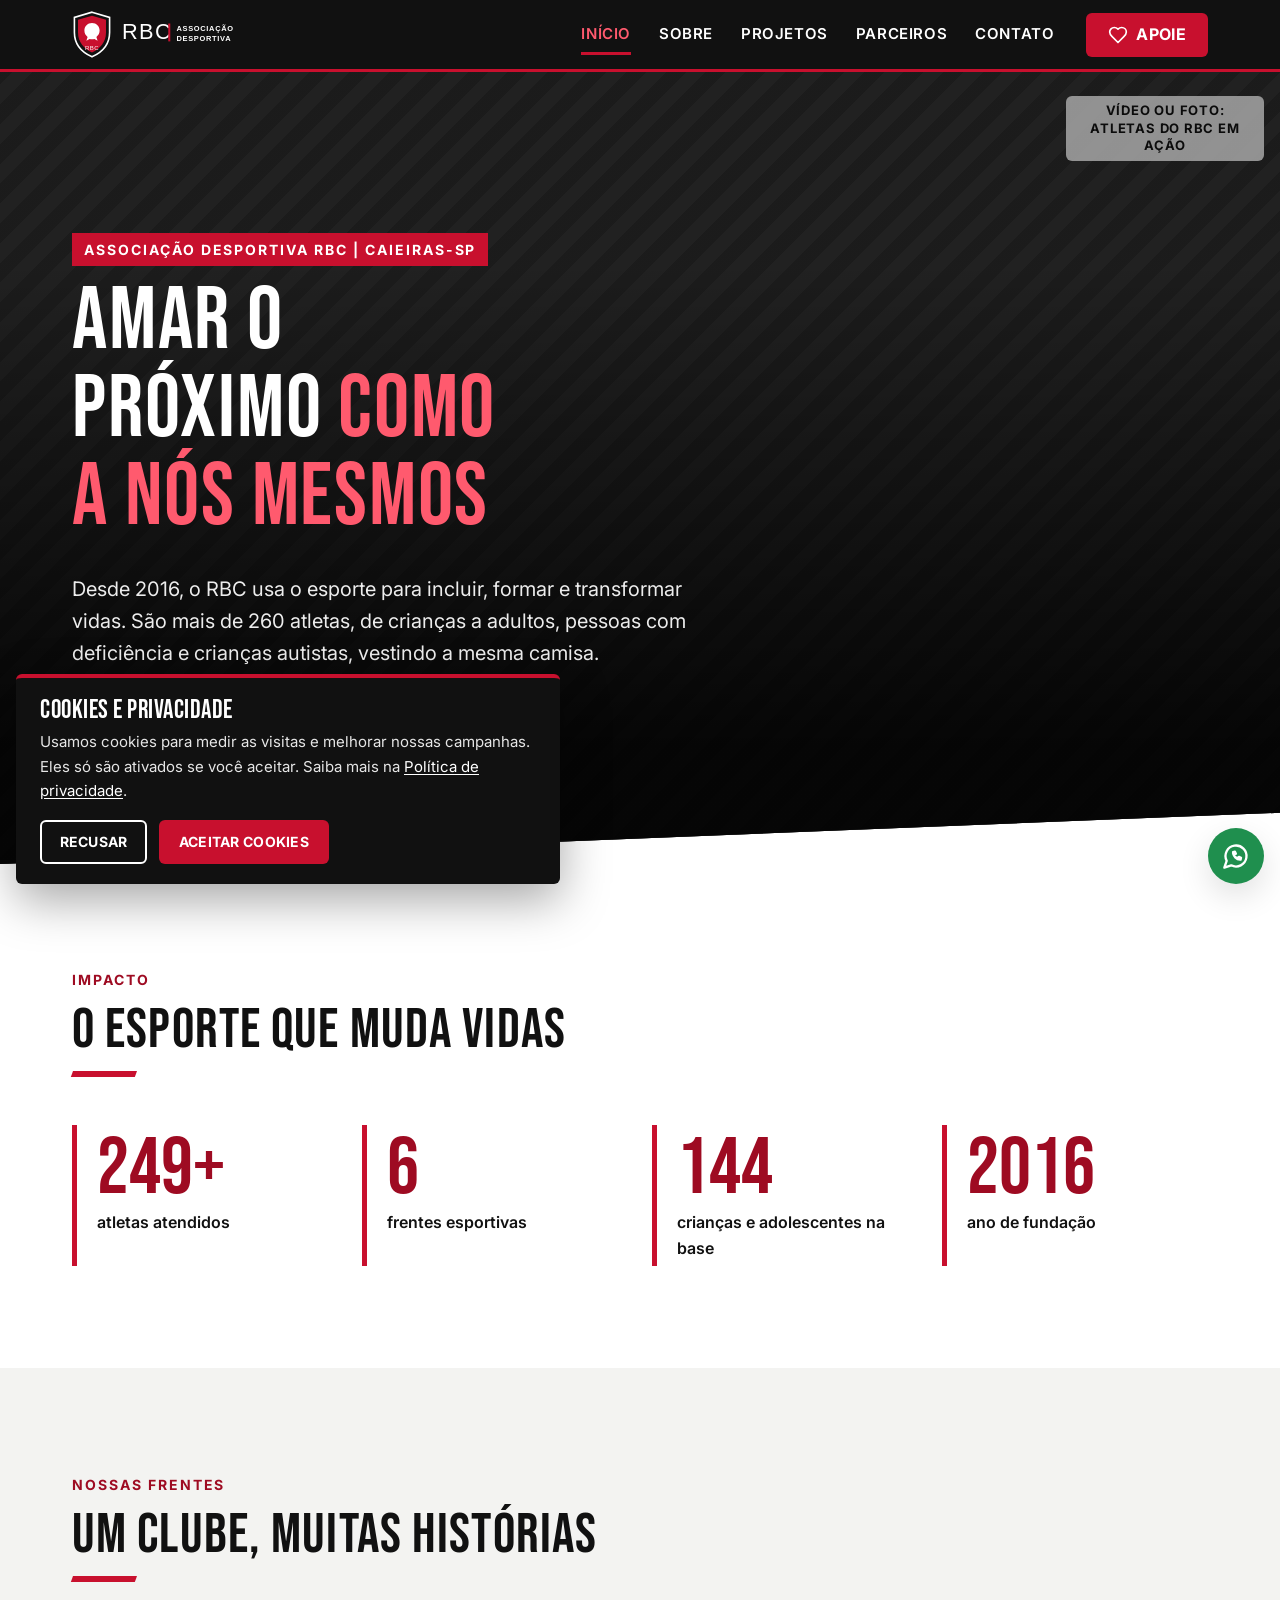
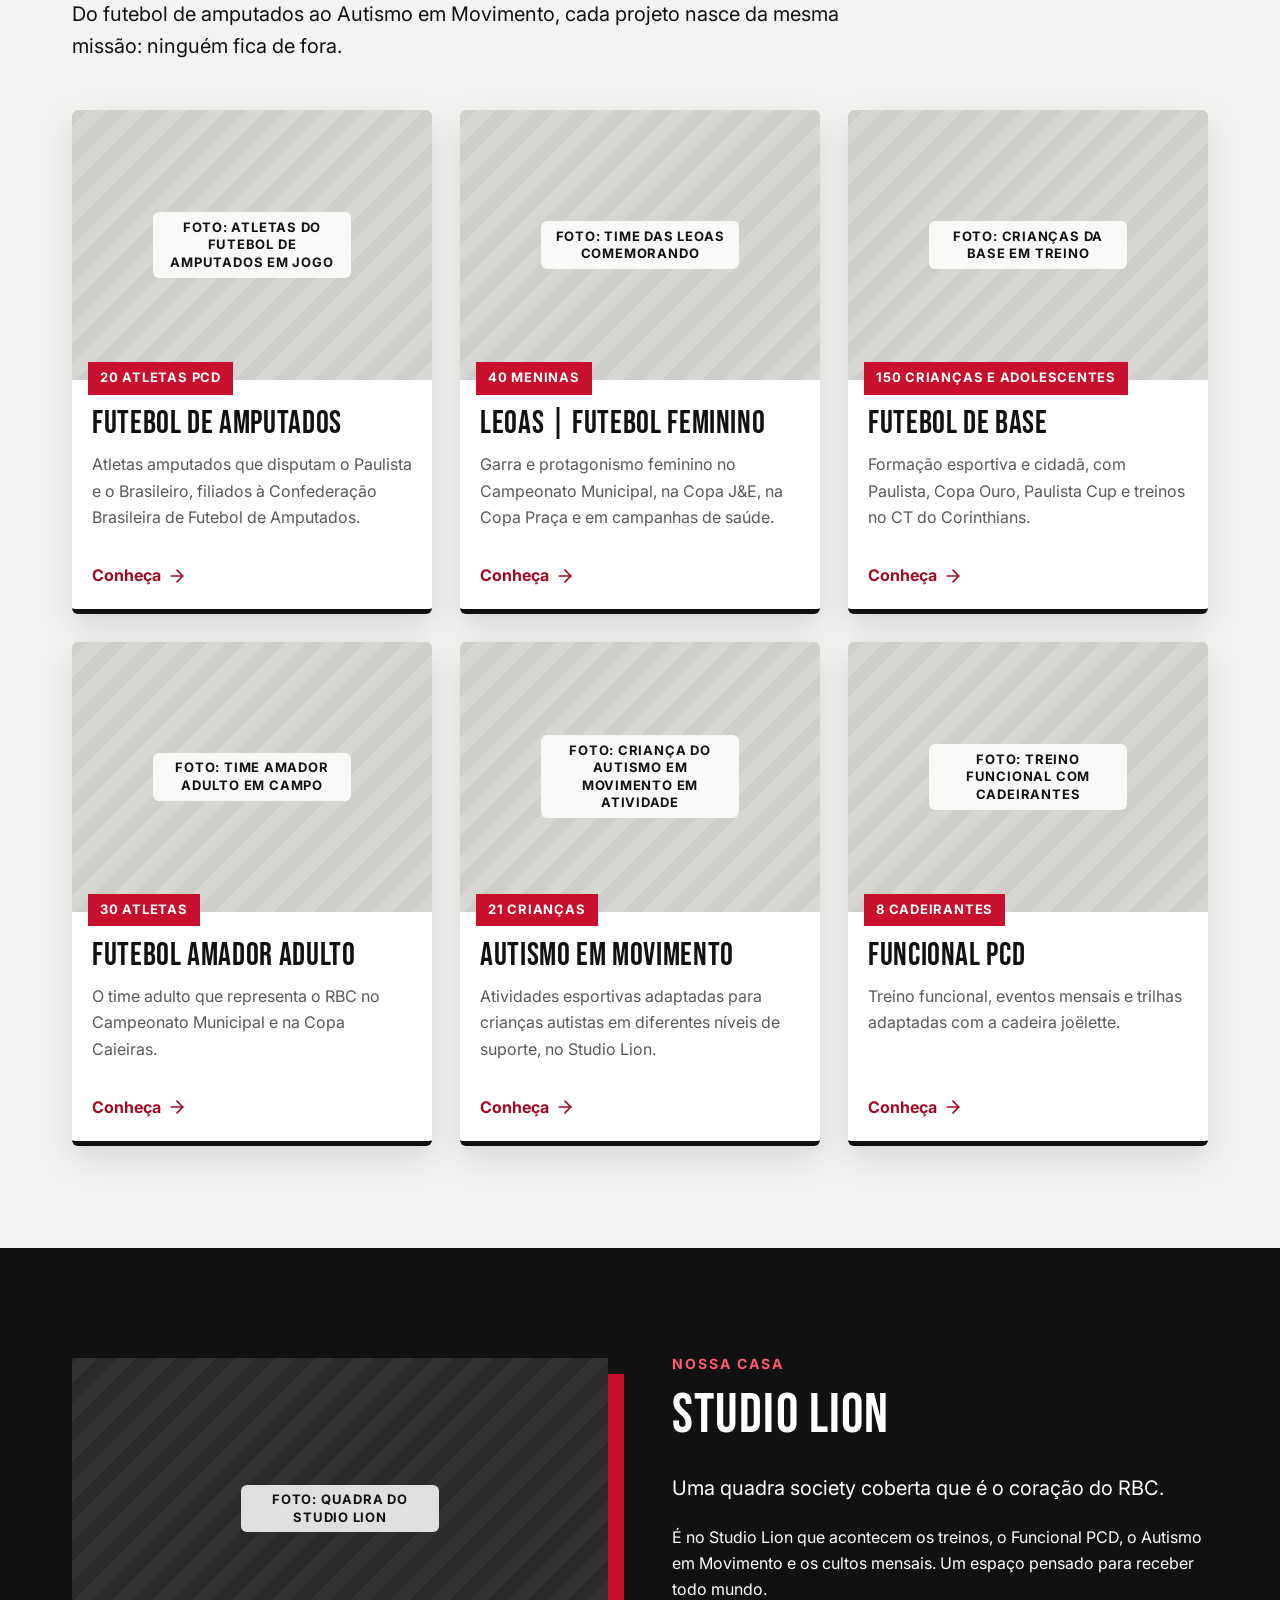
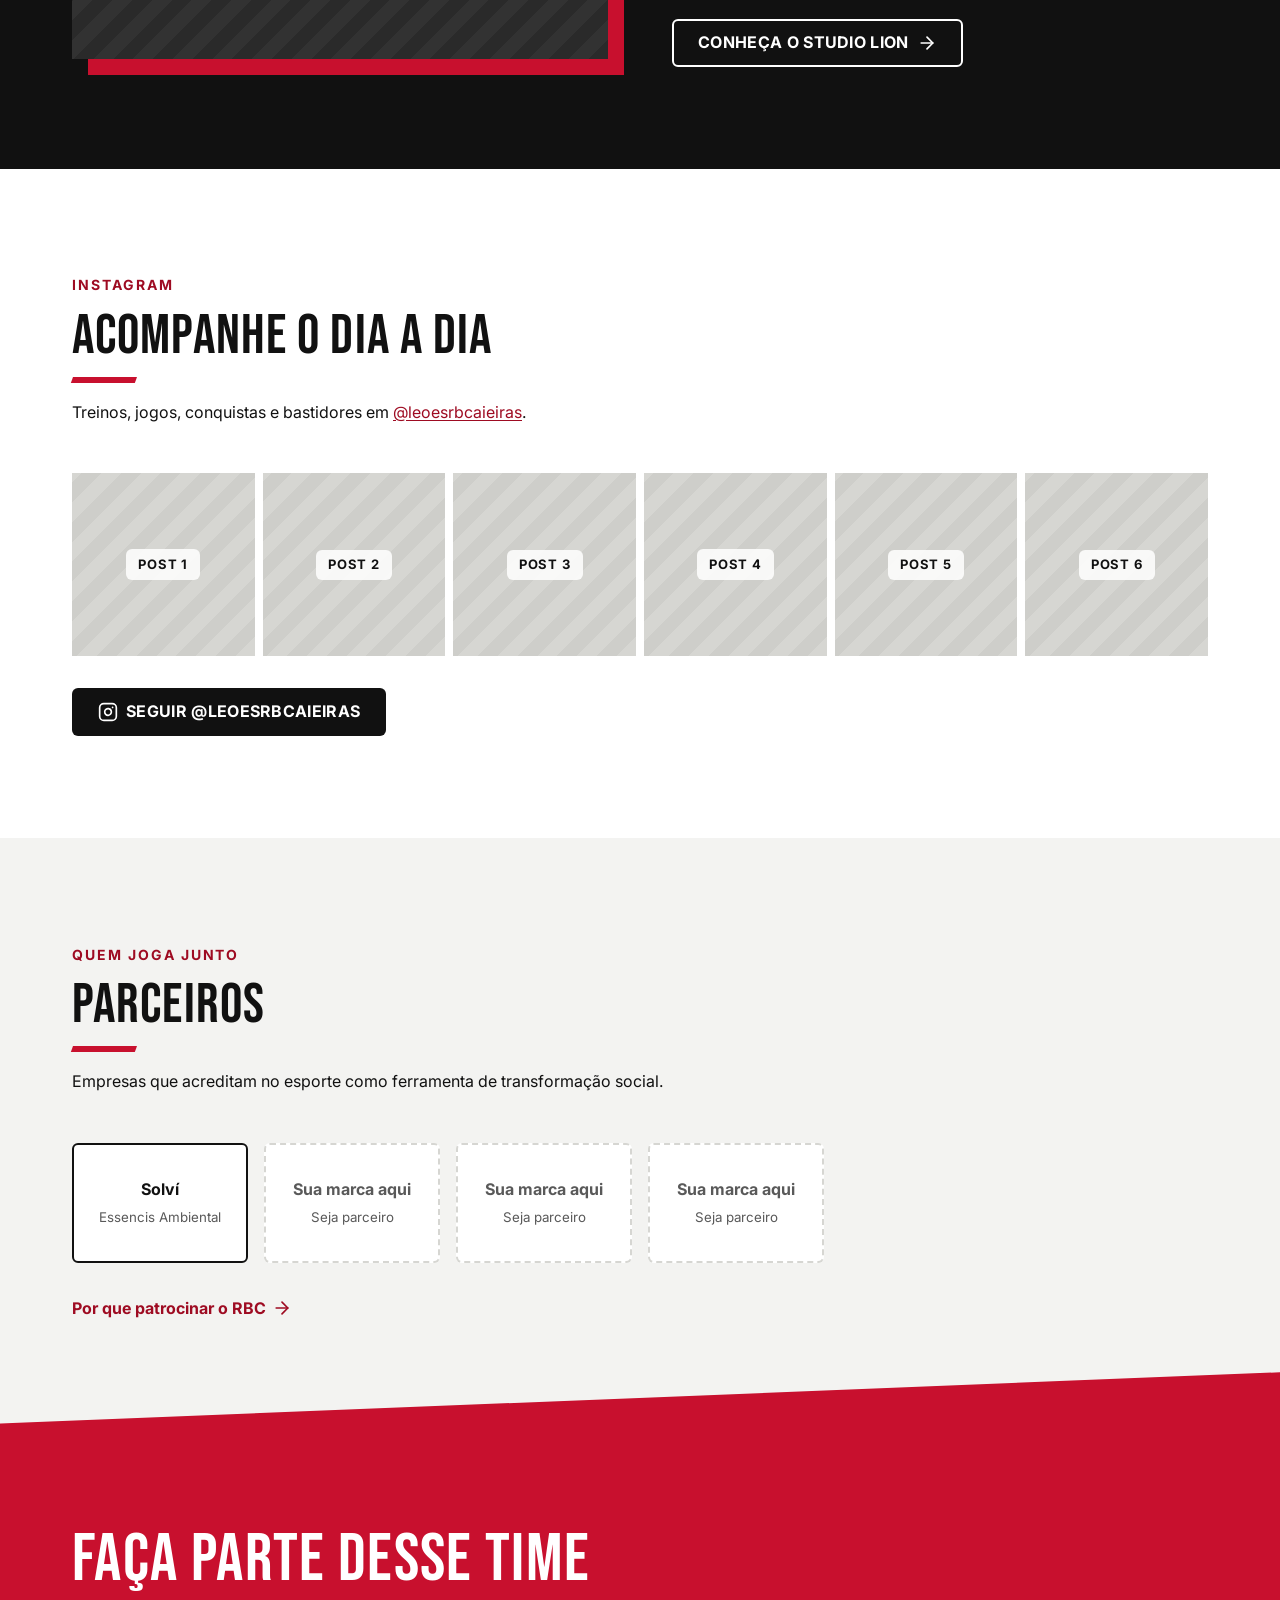
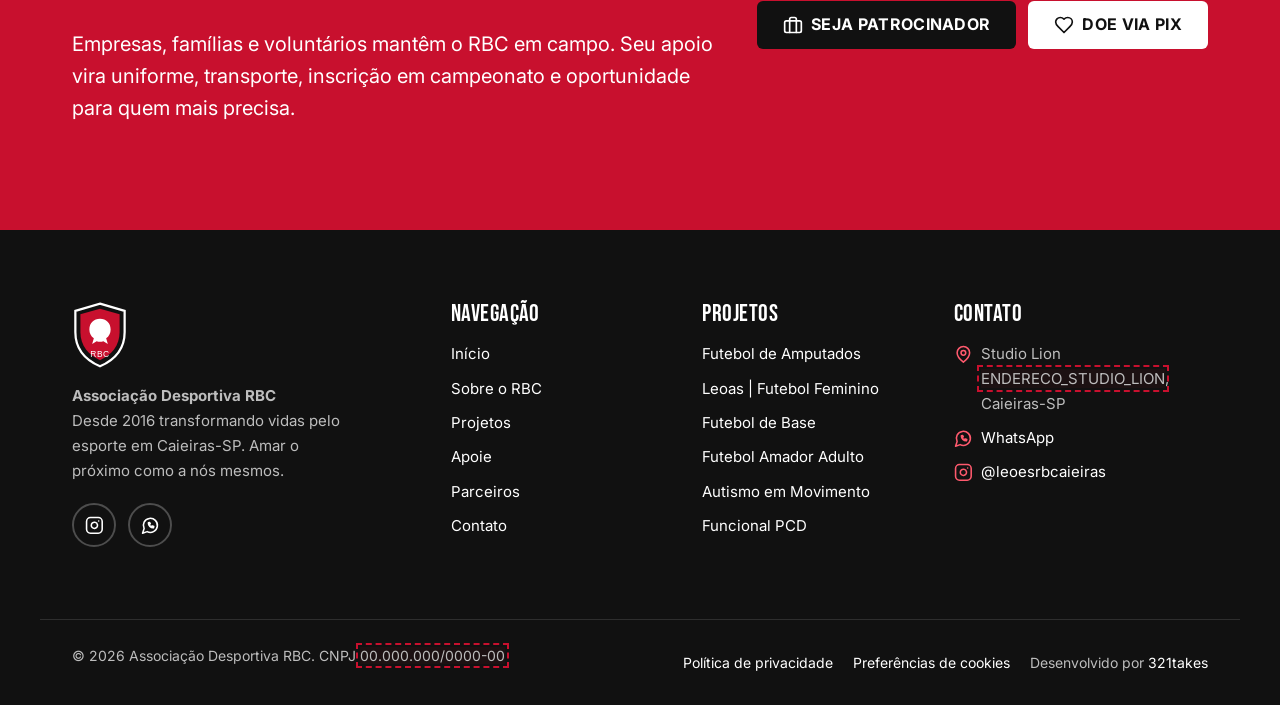
==== commit 5a5b4829: "Banner de consentimento LGPD e GTM carregado só após aceite (Consent Mode v2) Co-Authored-By: Claude" ====
--- a/index.html
+++ b/index.html
@@ -11,6 +11,7 @@
 <link rel="preconnect" href="https://fonts.gstatic.com" crossorigin>
 <link rel="stylesheet" href="https://fonts.googleapis.com/css2?family=Bebas+Neue&amp;family=Inter:wght@400;600;700&amp;display=swap">
 <link rel="stylesheet" href="assets/css/style.css">
+<script src="assets/js/consent.js" defer></script>
 <script src="assets/js/main.js" defer></script>
 </head>
 <body>
--- a/assets/css/style.css
+++ b/assets/css/style.css
@@ -154,6 +154,8 @@
 .section--dark,
 .on-dark { background: var(--black); color: var(--white); }
 .on-dark a:not(.btn) { color: var(--white); }
+.on-dark .panel a:not(.btn) { color: var(--red-dark); }
+.on-dark .panel :focus-visible { outline-color: var(--red); }
 .section--red { background: var(--red); color: var(--white); }
 .section--red a:not(.btn) { color: var(--white); }
 
@@ -282,7 +284,8 @@
   font-weight: 600;
   text-decoration: none;
 }
-.site-nav a[aria-current="page"] { color: var(--red-light); }
+.site-nav a:not(.btn)[aria-current="page"] { color: var(--red-light); }
+.site-nav .btn[aria-current="page"] { box-shadow: inset 0 0 0 2px var(--white); }
 
 /* Menu mobile */
 @media (max-width: 63.99em) {
@@ -330,7 +333,7 @@
     transition: transform 0.2s;
   }
   .site-nav a:not(.btn):hover::after,
-  .site-nav a[aria-current="page"]::after { transform: scaleX(1); }
+  .site-nav a:not(.btn)[aria-current="page"]::after { transform: scaleX(1); }
   .site-nav .btn { min-height: 2.75rem; padding: 0.6rem 1.25rem; }
 }
 
@@ -666,3 +669,250 @@
 .cta .btn-row { justify-content: flex-start; }
 @media (min-width: 56em) { .cta .btn-row { justify-content: flex-end; } }
 .section-foot { margin-top: 2rem; }
+
+/* ---------- Breadcrumb ---------- */
+.breadcrumb ol {
+  display: flex;
+  flex-wrap: wrap;
+  gap: 0.25rem 0.5rem;
+  margin: 0 0 1.25rem;
+  padding: 0;
+  list-style: none;
+  font-size: 0.875rem;
+  color: #E0E0E0;
+}
+.breadcrumb li + li::before { content: "/"; margin-right: 0.5rem; color: var(--red-light); }
+.breadcrumb a { color: var(--white); }
+.breadcrumb [aria-current] { color: #E0E0E0; }
+
+/* ---------- Galeria ---------- */
+.gallery {
+  display: grid;
+  grid-template-columns: repeat(2, 1fr);
+  gap: 0.75rem;
+  margin: 0;
+  padding: 0;
+  list-style: none;
+}
+@media (min-width: 48em) {
+  .gallery { grid-template-columns: repeat(3, 1fr); }
+  .gallery li:first-child { grid-column: span 2; grid-row: span 2; }
+  .gallery li:first-child .ph { height: 100%; }
+}
+
+/* ---------- Lista de competições / atividades ---------- */
+.items {
+  display: grid;
+  grid-template-columns: repeat(auto-fill, minmax(min(100%, 17rem), 1fr));
+  gap: 1rem;
+  margin: 0;
+  padding: 0;
+  list-style: none;
+}
+.item {
+  display: flex;
+  gap: 1rem;
+  padding: 1.25rem;
+  background: var(--white);
+  border-left: 5px solid var(--red);
+  border-radius: var(--radius);
+  box-shadow: var(--shadow);
+}
+.item .icon { width: 2rem; height: 2rem; color: var(--red); }
+.item h3 { font-size: 1.5rem; margin-bottom: 0.25em; }
+.item p { color: var(--gray-600); font-size: 0.9375rem; }
+
+/* ---------- Links para outras frentes ---------- */
+.chips { display: flex; flex-wrap: wrap; gap: 0.6rem; margin: 0; padding: 0; list-style: none; }
+.chips a {
+  display: inline-block;
+  padding: 0.6rem 1rem;
+  border: 2px solid var(--black);
+  border-radius: 2rem;
+  color: var(--black);
+  font-weight: 600;
+  text-decoration: none;
+}
+.chips a:hover { background: var(--black); color: var(--white); }
+
+/* ---------- Texto corrido ---------- */
+.prose { max-width: 44rem; }
+.prose h2 { margin-top: 2.5rem; font-size: clamp(1.75rem, 4vw, 2.5rem); }
+.prose h3 { margin-top: 1.75rem; font-family: var(--font-body); font-size: 1.125rem; font-weight: 700; text-transform: none; letter-spacing: 0; }
+
+/* ---------- Formulários ---------- */
+.form { display: grid; gap: 1.1rem; }
+.form__row { display: grid; gap: 1.1rem; }
+@media (min-width: 40em) { .form__row { grid-template-columns: 1fr 1fr; } }
+
+.field label { display: block; margin-bottom: 0.35rem; font-weight: 600; }
+.field .req { color: var(--red-dark); }
+.field input,
+.field select,
+.field textarea {
+  width: 100%;
+  min-height: 3rem;
+  padding: 0.7rem 0.9rem;
+  border: 2px solid #8A8A8A;
+  border-radius: var(--radius);
+  background: var(--white);
+  color: var(--black);
+  font: inherit;
+}
+.field textarea { min-height: 8rem; resize: vertical; }
+.field input:focus,
+.field select:focus,
+.field textarea:focus { border-color: var(--black); outline: 3px solid var(--red); outline-offset: 1px; }
+.field [aria-invalid="true"] { border-color: var(--red); background: #FFF6F7; }
+.field__error { margin: 0.35rem 0 0; color: var(--red-dark); font-size: 0.875rem; font-weight: 600; }
+.field__error:empty { display: none; }
+
+.form__note { font-size: 0.875rem; color: var(--gray-600); }
+.form__status { margin: 0; padding: 0; font-weight: 600; }
+.form__status:empty { display: none; }
+.form__status.is-success,
+.form__status.is-error { padding: 0.9rem 1rem; border-radius: var(--radius); }
+.form__status.is-success { background: #E7F6EC; color: #145C32; border-left: 5px solid #1F8F4E; }
+.form__status.is-error { background: #FDECEE; color: var(--red-dark); border-left: 5px solid var(--red); }
+.form button[type="submit"][disabled] { opacity: 0.7; cursor: progress; }
+
+/* Honeypot anti-spam: fora da tela, invisível para pessoas e leitores de tela */
+.hp { position: absolute !important; left: -9999px; width: 1px; height: 1px; overflow: hidden; }
+
+.panel {
+  padding: clamp(1.5rem, 4vw, 2.5rem);
+  background: var(--white);
+  border-radius: var(--radius);
+  box-shadow: var(--shadow);
+  border-top: 5px solid var(--red);
+  color: var(--black);
+}
+
+/* ---------- PIX ---------- */
+.pix {
+  display: grid;
+  gap: 2rem;
+  align-items: center;
+}
+@media (min-width: 48em) { .pix { grid-template-columns: auto 1fr; } }
+.pix__qr { width: min(100%, 15rem); padding: 0.75rem; background: var(--white); border: 2px solid var(--gray-300); border-radius: var(--radius); }
+.pix__key {
+  display: flex;
+  flex-wrap: wrap;
+  align-items: center;
+  gap: 0.75rem;
+  margin: 1rem 0;
+}
+.pix__key code {
+  flex: 1 1 14rem;
+  padding: 0.8rem 1rem;
+  background: var(--gray);
+  border: 2px dashed #8A8A8A;
+  border-radius: var(--radius);
+  font-size: 1.0625rem;
+  font-weight: 700;
+  word-break: break-all;
+}
+.pix__feedback { min-height: 1.5em; margin: 0; font-weight: 600; color: #145C32; }
+
+/* ---------- Grades auxiliares ---------- */
+.grid-2 { display: grid; gap: clamp(2rem, 5vw, 3.5rem); }
+@media (min-width: 56em) { .grid-2 { grid-template-columns: 1fr 1fr; } .grid-2--wide-left { grid-template-columns: 1.3fr 1fr; } }
+
+.ways {
+  display: grid;
+  grid-template-columns: repeat(auto-fit, minmax(min(100%, 16rem), 1fr));
+  gap: 1rem;
+  margin: 0;
+  padding: 0;
+  list-style: none;
+}
+.way {
+  position: relative;
+  padding: 1.5rem;
+  background: var(--white);
+  border-radius: var(--radius);
+  box-shadow: var(--shadow);
+  color: var(--black);
+}
+.way .icon { width: 2.25rem; height: 2.25rem; margin-bottom: 0.75rem; color: var(--red); }
+.way h3 a { color: inherit; text-decoration: none; }
+.way h3 a::after { content: ""; position: absolute; inset: 0; }
+.way:hover,
+.way:focus-within { outline: 3px solid var(--red); }
+.way p { color: var(--gray-600); }
+
+/* ---------- Contato ---------- */
+.channels { list-style: none; margin: 0 0 2rem; padding: 0; display: grid; gap: 1rem; }
+.channels li { display: flex; gap: 0.9rem; align-items: flex-start; }
+.channels .icon { width: 1.75rem; height: 1.75rem; color: var(--red); margin-top: 0.1rem; }
+.channels strong { display: block; }
+
+.map {
+  position: relative;
+  aspect-ratio: 4 / 3;
+  overflow: hidden;
+  border-radius: var(--radius);
+  background: var(--gray-300);
+}
+.map iframe { width: 100%; height: 100%; border: 0; }
+.map__consent {
+  position: absolute;
+  inset: 0;
+  display: flex;
+  flex-direction: column;
+  align-items: center;
+  justify-content: center;
+  gap: 0.75rem;
+  padding: 1.5rem;
+  text-align: center;
+  background:
+    repeating-linear-gradient(-45deg, transparent 0 14px, rgba(0, 0, 0, 0.04) 14px 28px),
+    var(--gray-300);
+}
+.map__consent p { max-width: 30ch; font-size: 0.9375rem; }
+
+/* ---------- 404 ---------- */
+.not-found { min-height: 70vh; display: flex; align-items: center; }
+.not-found__code {
+  display: block;
+  font-family: var(--font-display);
+  font-size: clamp(7rem, 25vw, 14rem);
+  line-height: 0.85;
+  color: var(--red);
+}
+
+.link-button {
+  padding: 0;
+  border: 0;
+  background: none;
+  color: var(--red-dark);
+  font: inherit;
+  text-decoration: underline;
+  text-underline-offset: 0.15em;
+  cursor: pointer;
+}
+
+/* ---------- Banner de cookies ---------- */
+.consent {
+  position: fixed;
+  left: 1rem;
+  right: 1rem;
+  bottom: 1rem;
+  z-index: 200;
+  max-width: 34rem;
+  padding: 1.25rem 1.5rem;
+  background: var(--black);
+  color: var(--white);
+  border-top: 4px solid var(--red);
+  border-radius: var(--radius);
+  box-shadow: 0 1rem 3rem rgba(0, 0, 0, 0.35);
+  font-size: 0.9375rem;
+}
+.consent__title { margin-bottom: 0.4rem; font-size: 1.6rem; }
+.consent p { margin-bottom: 1rem; color: #E6E6E6; }
+.consent a { color: var(--white); }
+.consent :focus-visible { outline-color: var(--white); }
+.consent .btn { min-height: 2.75rem; padding: 0.6rem 1.1rem; font-size: 0.875rem; }
+.consent .btn--outline { color: var(--white); }
+.consent .btn--outline:hover { background: var(--white); color: var(--black); }
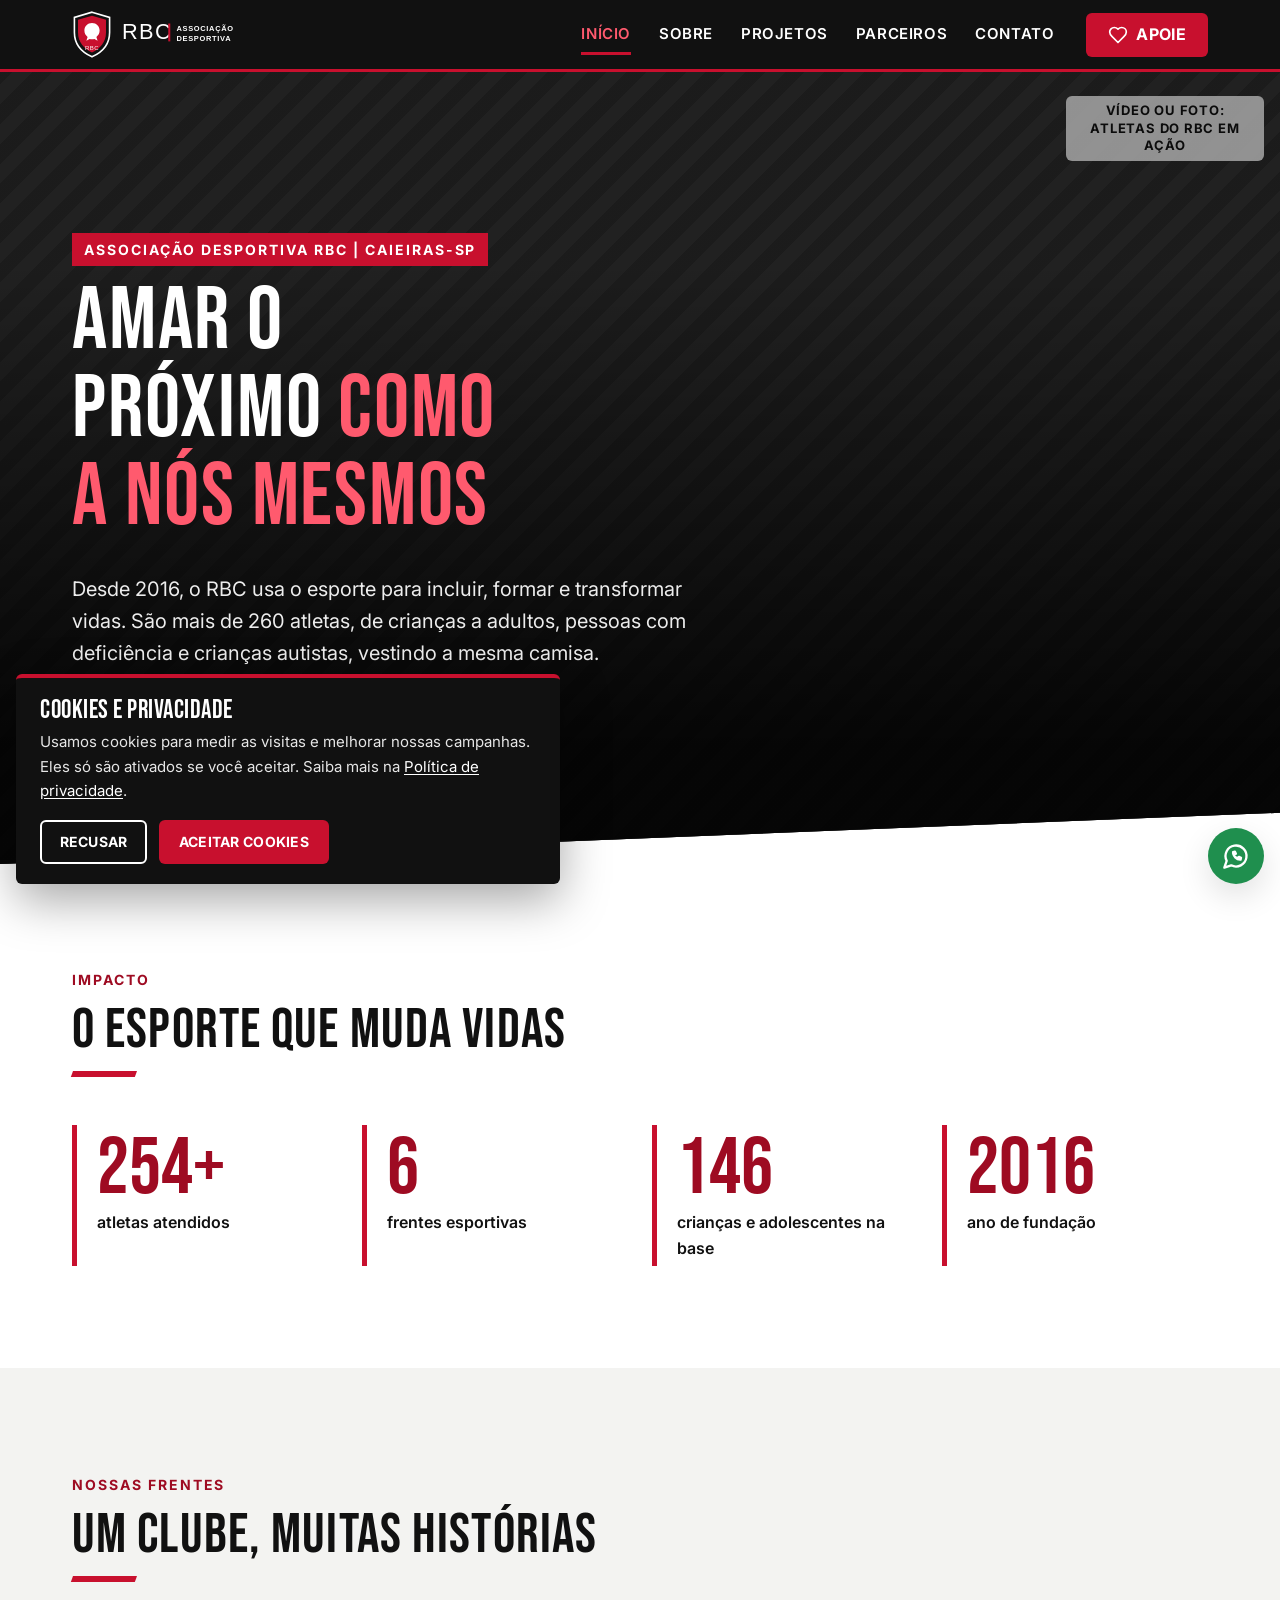
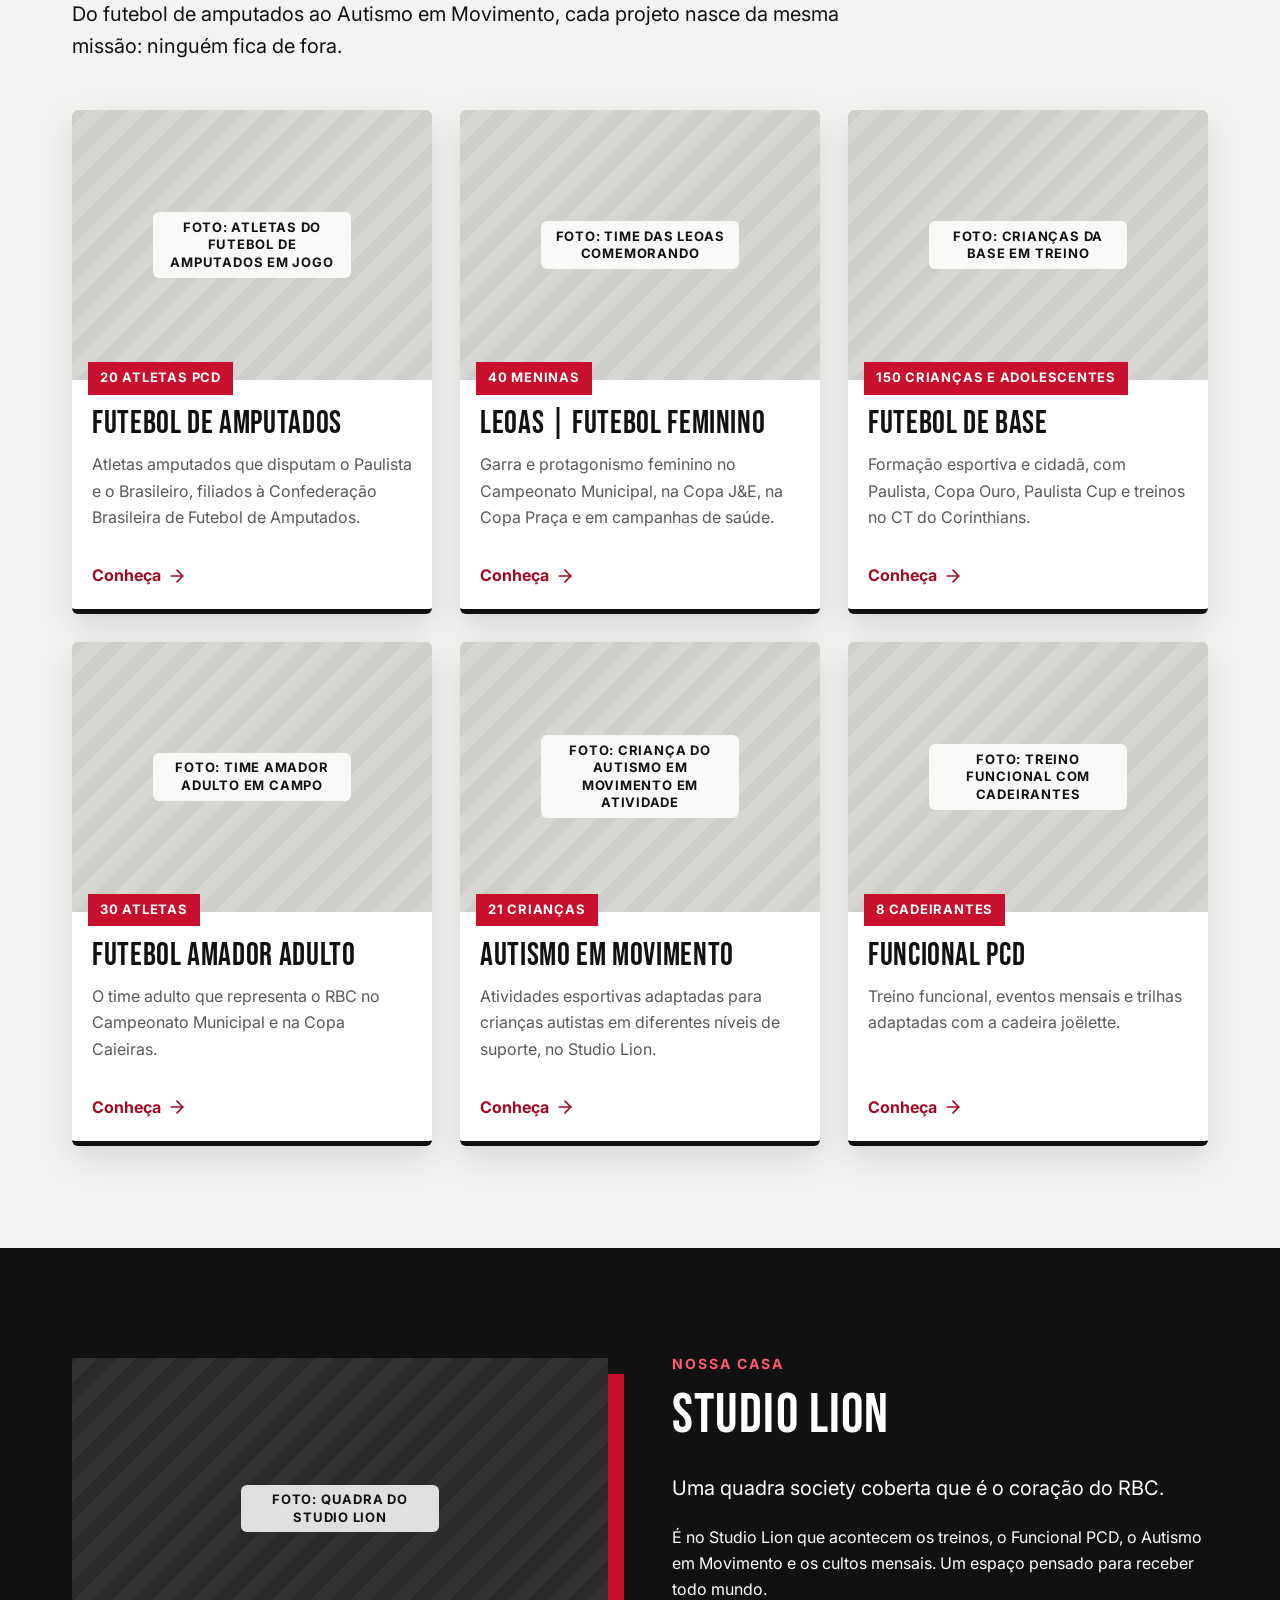
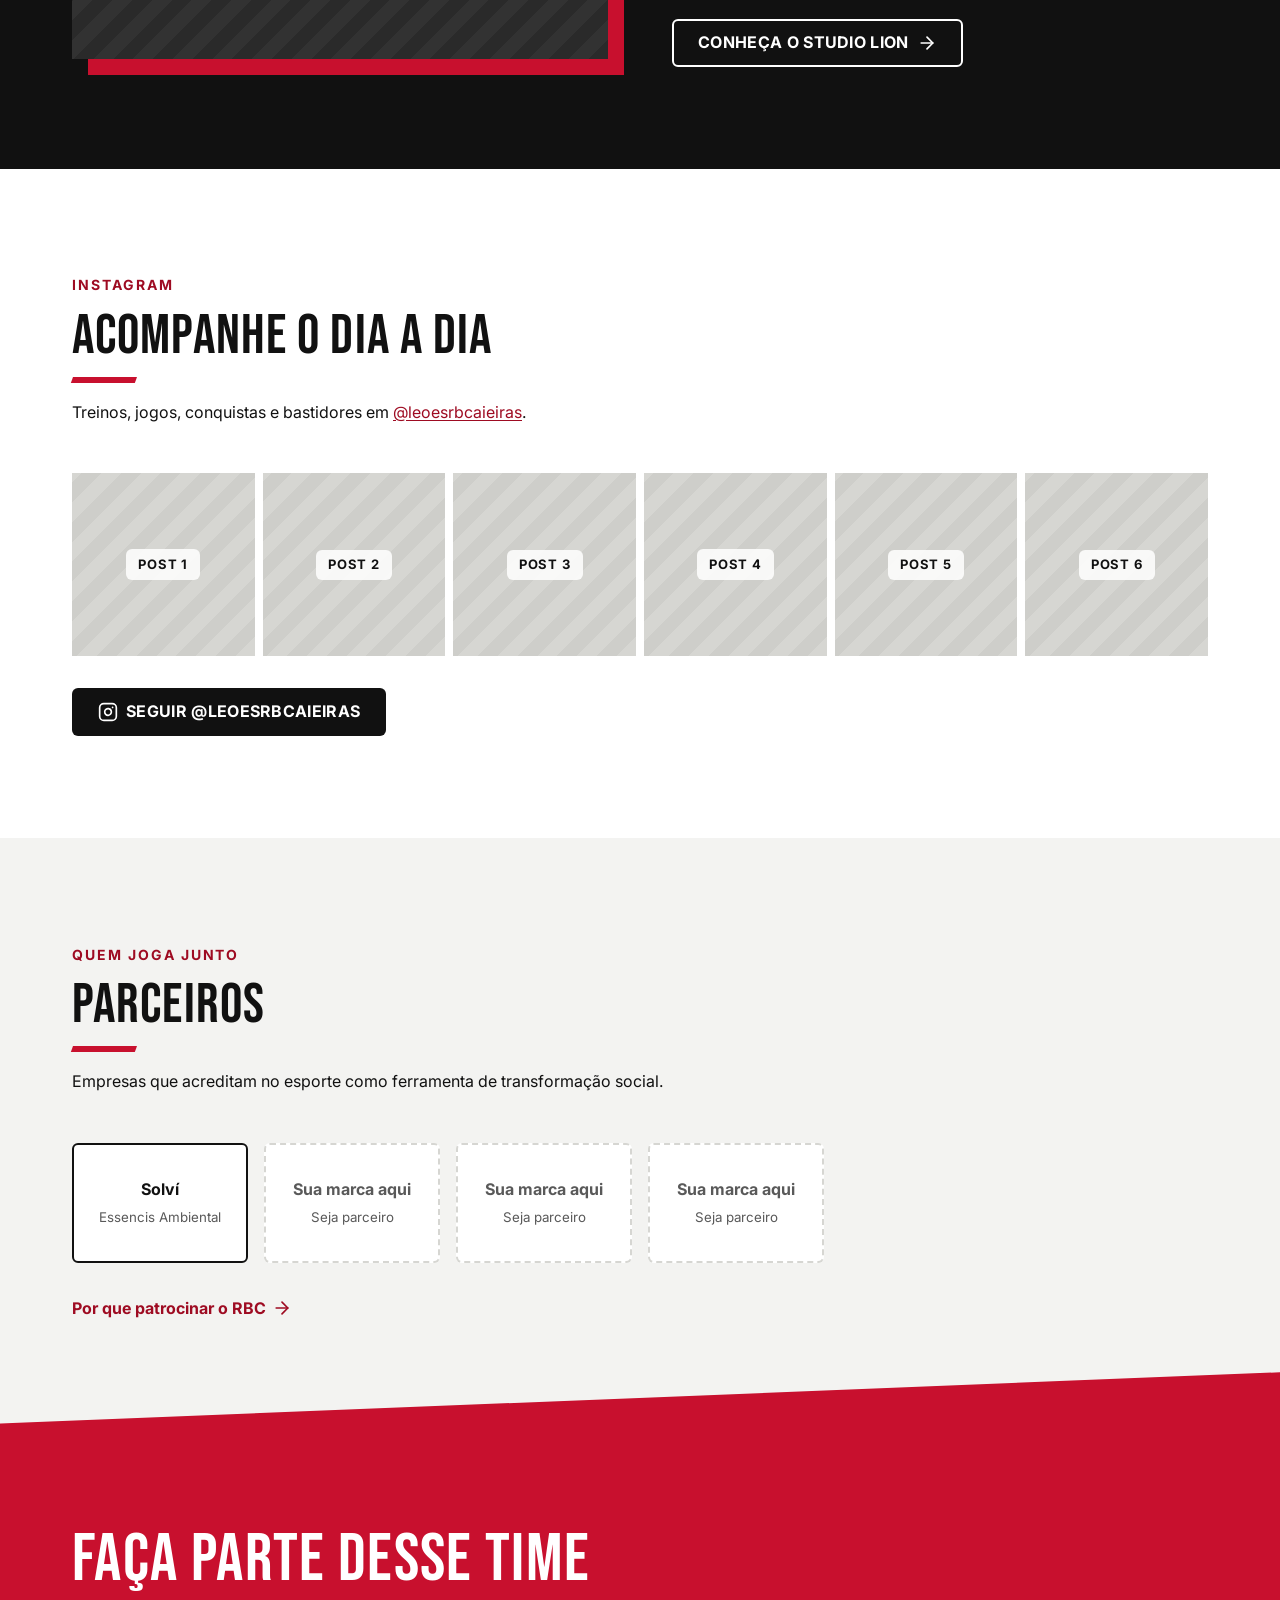
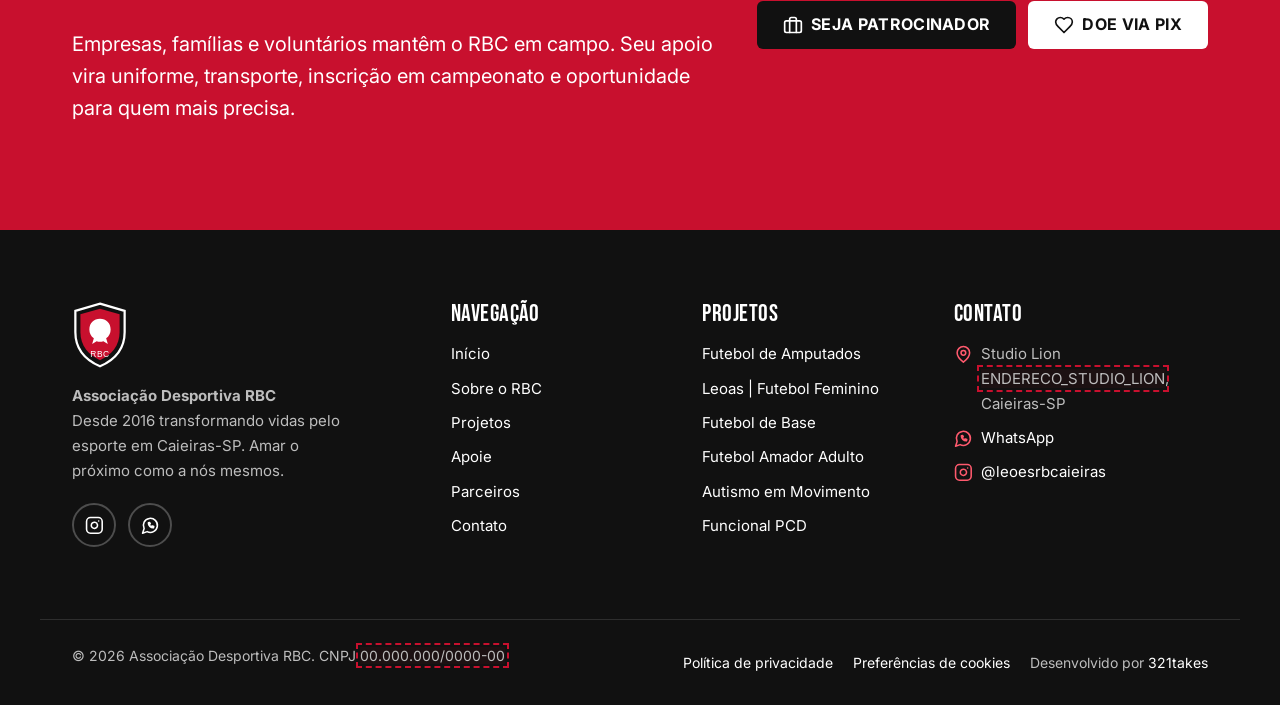
==== commit d21a8ed6: "SEO: canonical, Open Graph, Twitter Cards, JSON-LD, sitemap.xml, robots.txt e imagem de compartilham" ====
--- a/index.html
+++ b/index.html
@@ -6,6 +6,57 @@
 <title>Leões RBC | Associação Desportiva RBC em Caieiras-SP</title>
 <meta name="description" content="Associação Desportiva RBC (Leões RBC): mais de 260 atletas em 6 frentes esportivas e sociais em Caieiras-SP. Conheça os projetos e apoie.">
 <meta name="theme-color" content="#111111">
+<link rel="canonical" href="https://leoesrbc.org.br/">
+<meta property="og:type" content="website">
+<meta property="og:locale" content="pt_BR">
+<meta property="og:site_name" content="Leões RBC">
+<meta property="og:title" content="Leões RBC | Associação Desportiva RBC em Caieiras-SP">
+<meta property="og:description" content="Associação Desportiva RBC (Leões RBC): mais de 260 atletas em 6 frentes esportivas e sociais em Caieiras-SP. Conheça os projetos e apoie.">
+<meta property="og:url" content="https://leoesrbc.org.br/">
+<meta property="og:image" content="https://leoesrbc.org.br/assets/img/og-image.jpg">
+<meta property="og:image:width" content="1200">
+<meta property="og:image:height" content="630">
+<meta property="og:image:alt" content="Leões RBC, Associação Desportiva RBC de Caieiras-SP">
+<meta name="twitter:card" content="summary_large_image">
+<meta name="twitter:title" content="Leões RBC | Associação Desportiva RBC em Caieiras-SP">
+<meta name="twitter:description" content="Associação Desportiva RBC (Leões RBC): mais de 260 atletas em 6 frentes esportivas e sociais em Caieiras-SP. Conheça os projetos e apoie.">
+<meta name="twitter:image" content="https://leoesrbc.org.br/assets/img/og-image.jpg">
+<script type="application/ld+json">
+{
+  "@context": "https://schema.org",
+  "@type": [
+    "NGO",
+    "SportsOrganization"
+  ],
+  "name": "Associação Desportiva RBC",
+  "alternateName": [
+    "Leões RBC",
+    "RBC",
+    "Rescued By Christ"
+  ],
+  "url": "https://leoesrbc.org.br/",
+  "logo": "https://leoesrbc.org.br/assets/img/logo-escudo.svg",
+  "image": "https://leoesrbc.org.br/assets/img/og-image.jpg",
+  "description": "Clube esportivo social de Caieiras-SP que, desde 2016, promove inclusão pelo esporte com futebol de amputados, futebol feminino, base, amador, Autismo em Movimento e Funcional PCD.",
+  "slogan": "Amar o próximo como a nós mesmos",
+  "foundingDate": "2016",
+  "sport": "Futebol",
+  "address": {
+    "@type": "PostalAddress",
+    "addressLocality": "Caieiras",
+    "addressRegion": "SP",
+    "addressCountry": "BR"
+  },
+  "areaServed": "Caieiras, SP",
+  "sameAs": [
+    "https://www.instagram.com/leoesrbcaieiras/"
+  ],
+  "sponsor": {
+    "@type": "Organization",
+    "name": "Solví (Essencis Ambiental)"
+  }
+}
+</script>
 <link rel="icon" href="assets/img/logo-escudo.svg" type="image/svg+xml">
 <link rel="preconnect" href="https://fonts.googleapis.com">
 <link rel="preconnect" href="https://fonts.gstatic.com" crossorigin>
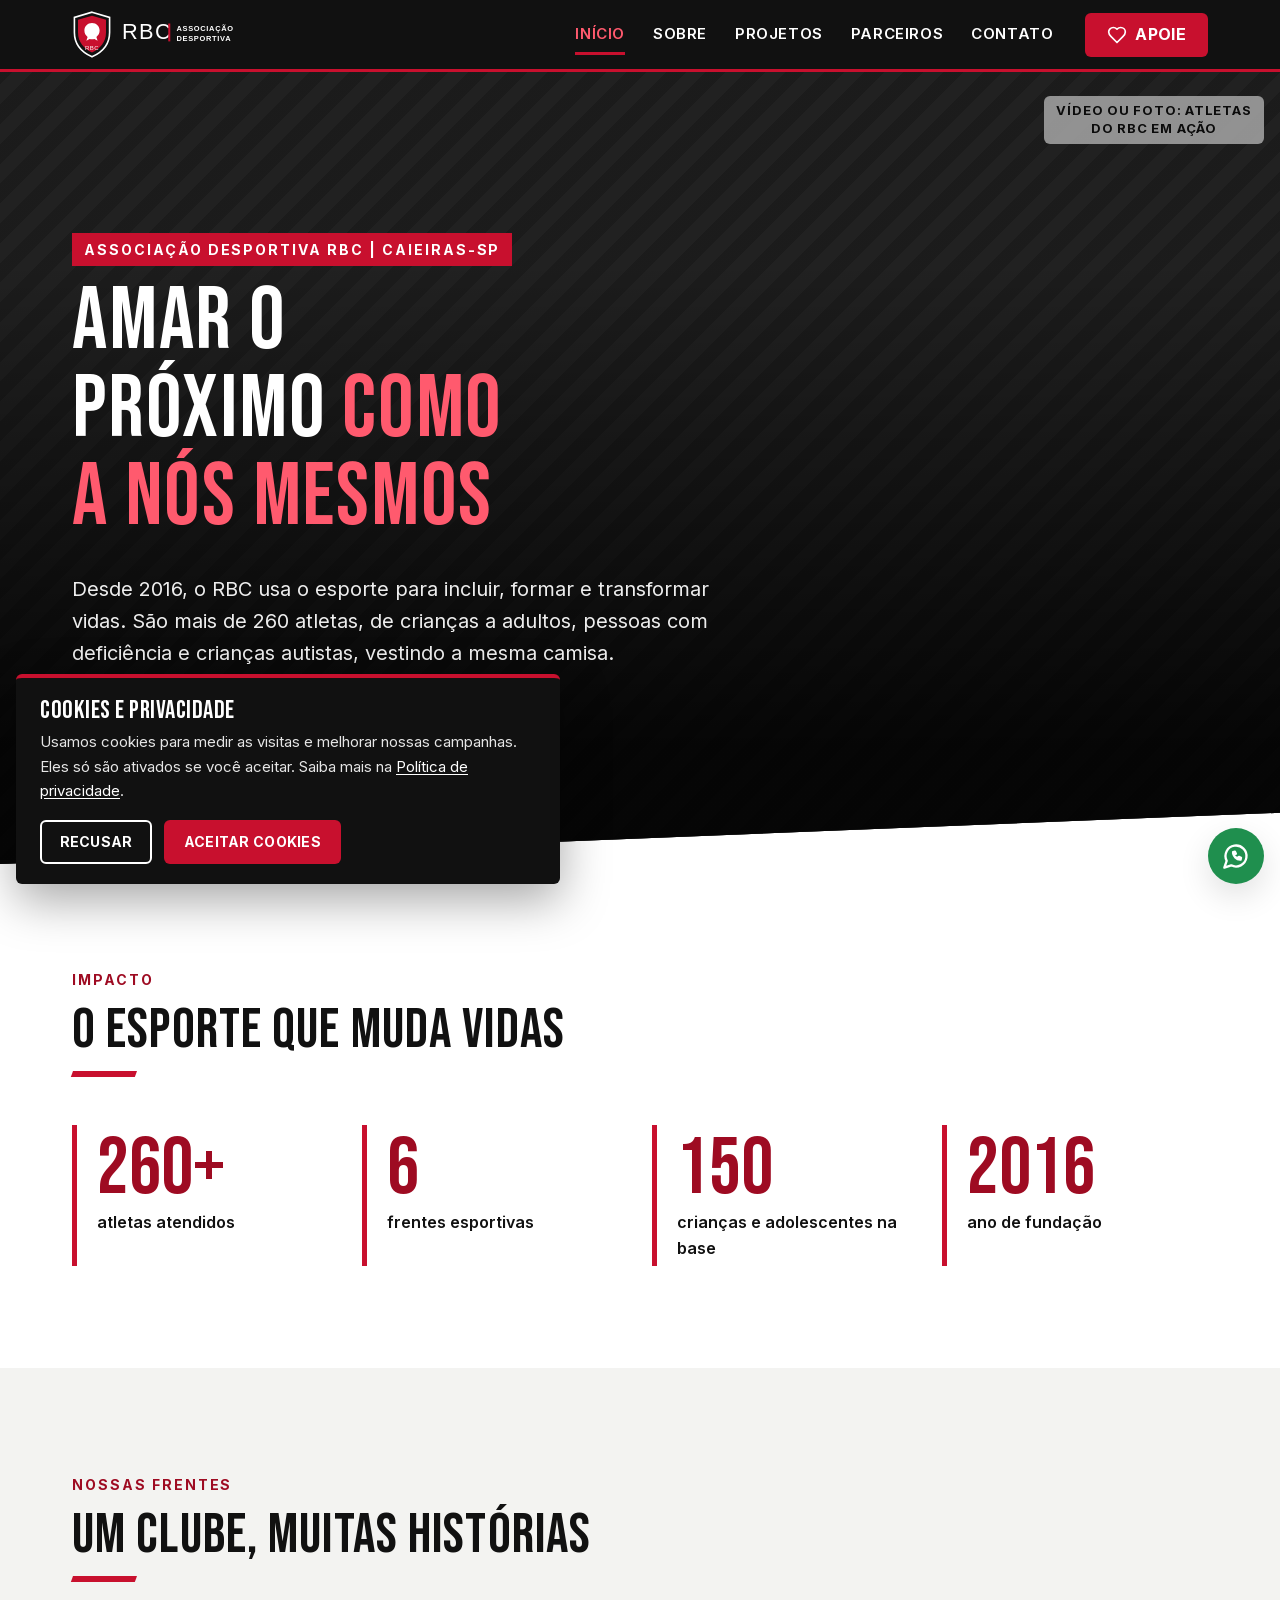
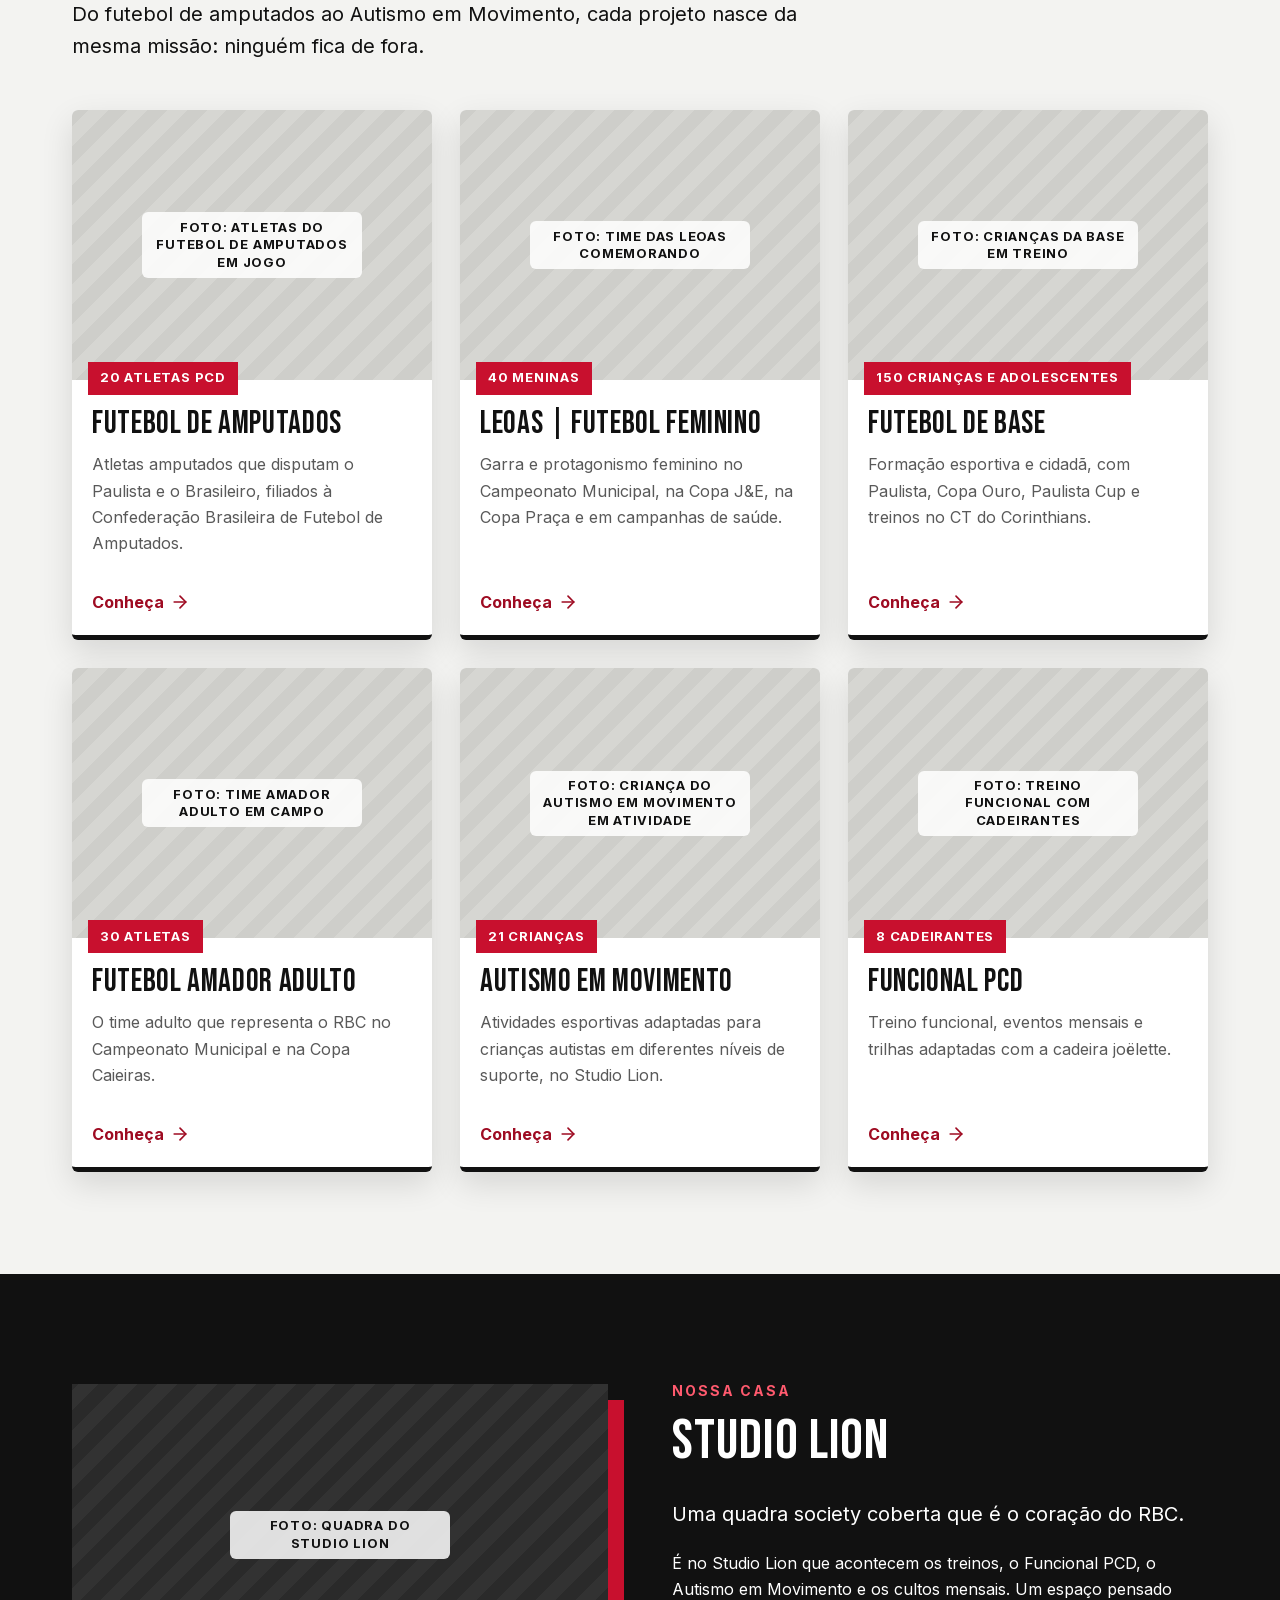
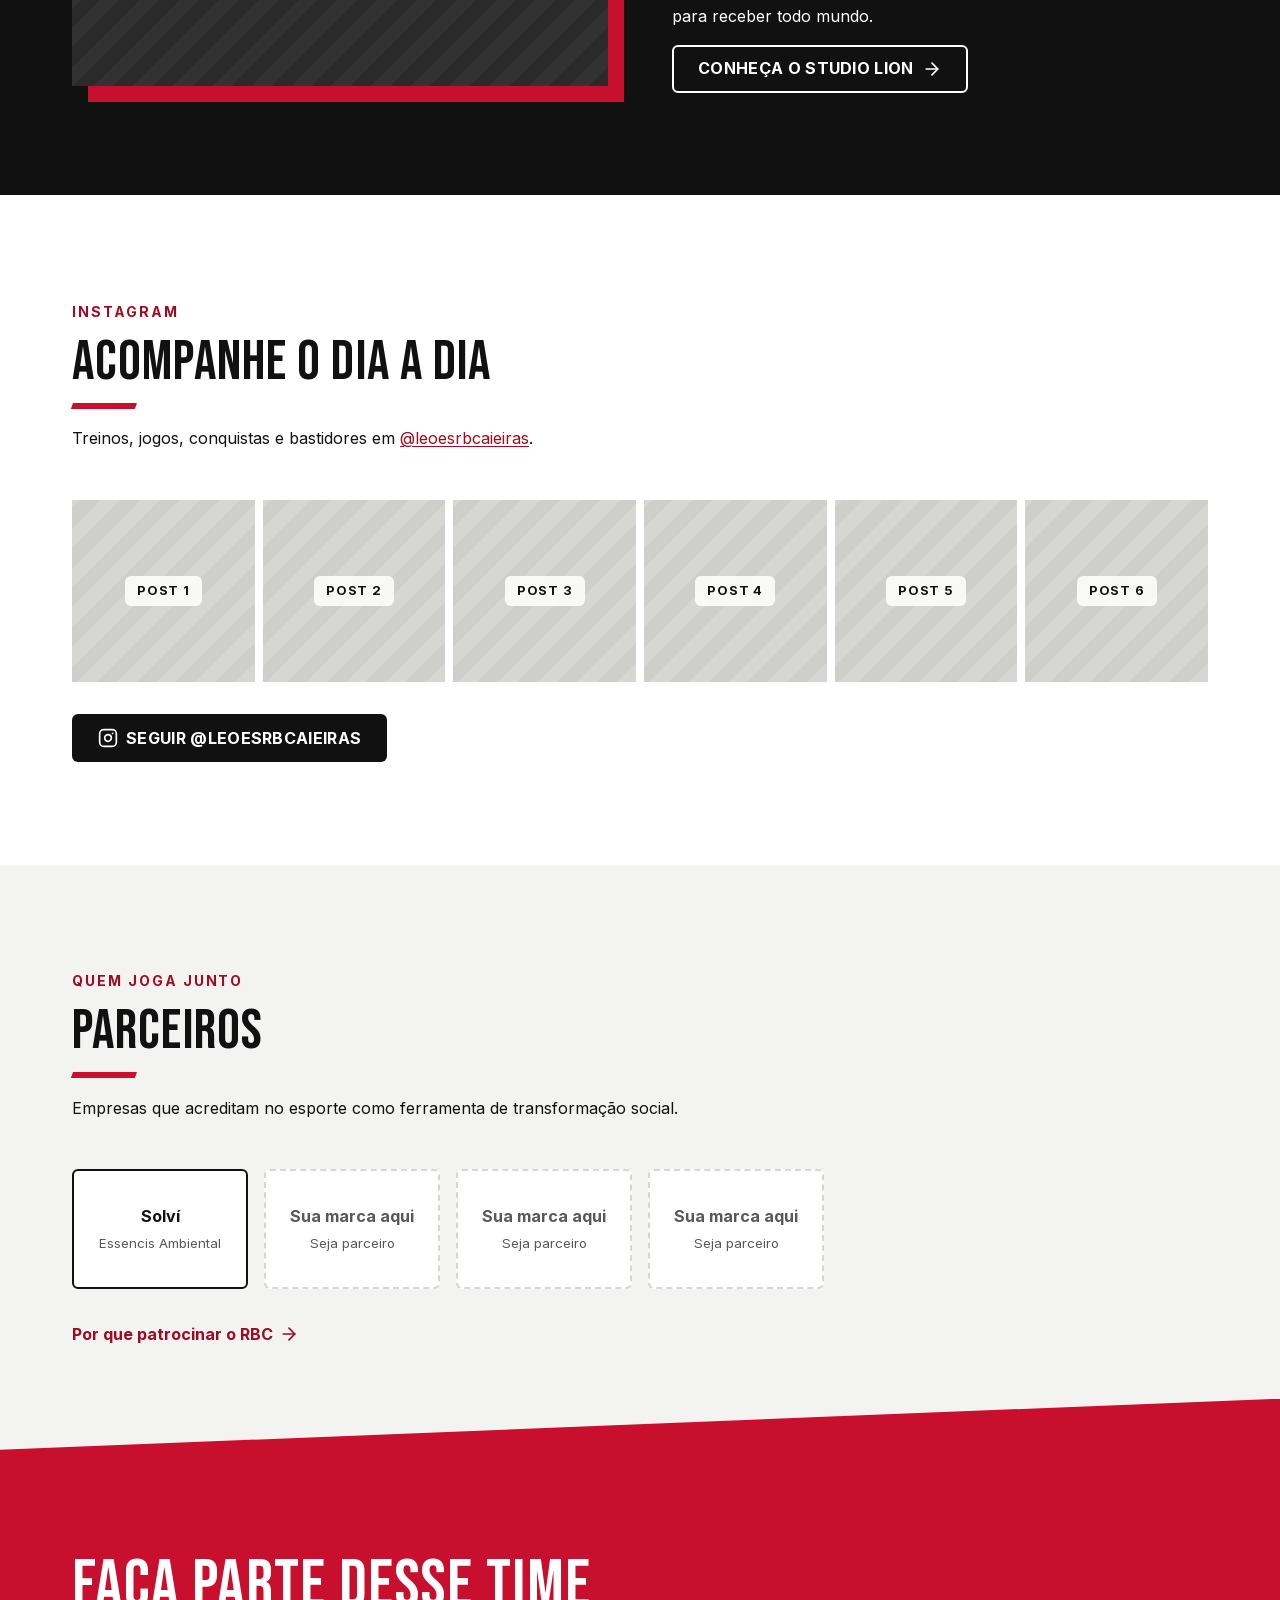
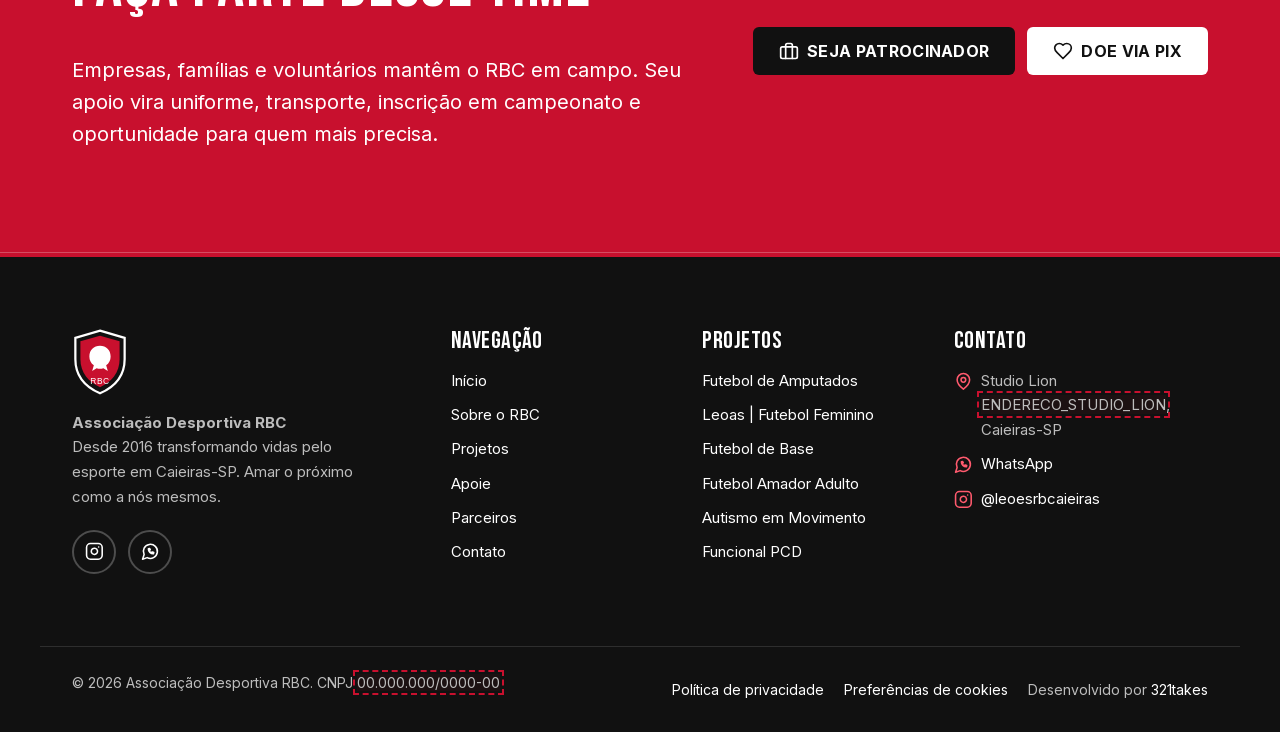
==== commit e5bca793: "Revisão de acessibilidade e performance: fontes locais com preload, sem layout shift, README com pla" ====
--- a/index.html
+++ b/index.html
@@ -58,9 +58,8 @@
 }
 </script>
 <link rel="icon" href="assets/img/logo-escudo.svg" type="image/svg+xml">
-<link rel="preconnect" href="https://fonts.googleapis.com">
-<link rel="preconnect" href="https://fonts.gstatic.com" crossorigin>
-<link rel="stylesheet" href="https://fonts.googleapis.com/css2?family=Bebas+Neue&amp;family=Inter:wght@400;600;700&amp;display=swap">
+<link rel="preload" href="assets/fonts/bebas-neue-latin.woff2" as="font" type="font/woff2" crossorigin>
+<link rel="preload" href="assets/fonts/inter-latin-var.woff2" as="font" type="font/woff2" crossorigin>
 <link rel="stylesheet" href="assets/css/style.css">
 <script src="assets/js/consent.js" defer></script>
 <script src="assets/js/main.js" defer></script>
--- a/assets/css/style.css
+++ b/assets/css/style.css
@@ -2,6 +2,31 @@
    Leões RBC | Folha de estilo principal
    Desenvolvido por 321takes
    ========================================================================== */
+
+/* ---------- 0. Fontes (hospedadas localmente, subconjunto latin) ---------- */
+@font-face {
+  font-family: "Bebas Neue";
+  src: url("../fonts/bebas-neue-latin.woff2") format("woff2");
+  font-weight: 400;
+  font-style: normal;
+  font-display: optional; /* evita troca de fonte visível (layout shift) nos títulos */
+}
+@font-face {
+  font-family: "Inter";
+  src: url("../fonts/inter-latin-var.woff2") format("woff2");
+  font-weight: 400 700;
+  font-style: normal;
+  font-display: swap;
+}
+/* Arial ajustada às métricas da Inter, para a troca não deslocar o texto */
+@font-face {
+  font-family: "Inter Fallback";
+  src: local("Arial");
+  ascent-override: 90.44%;
+  descent-override: 22.52%;
+  line-gap-override: 0%;
+  size-adjust: 107.12%;
+}
 
 /* ---------- 1. Variáveis ---------- */
 :root {
@@ -19,7 +44,7 @@
   --whatsapp: #1F8F4E;
 
   --font-display: "Bebas Neue", Impact, "Arial Narrow", sans-serif;
-  --font-body: "Inter", system-ui, -apple-system, "Segoe UI", Roboto, Arial, sans-serif;
+  --font-body: "Inter", "Inter Fallback", system-ui, -apple-system, "Segoe UI", Roboto, Arial, sans-serif;
 
   --header-h: 4.5rem;
   --container: 75rem;
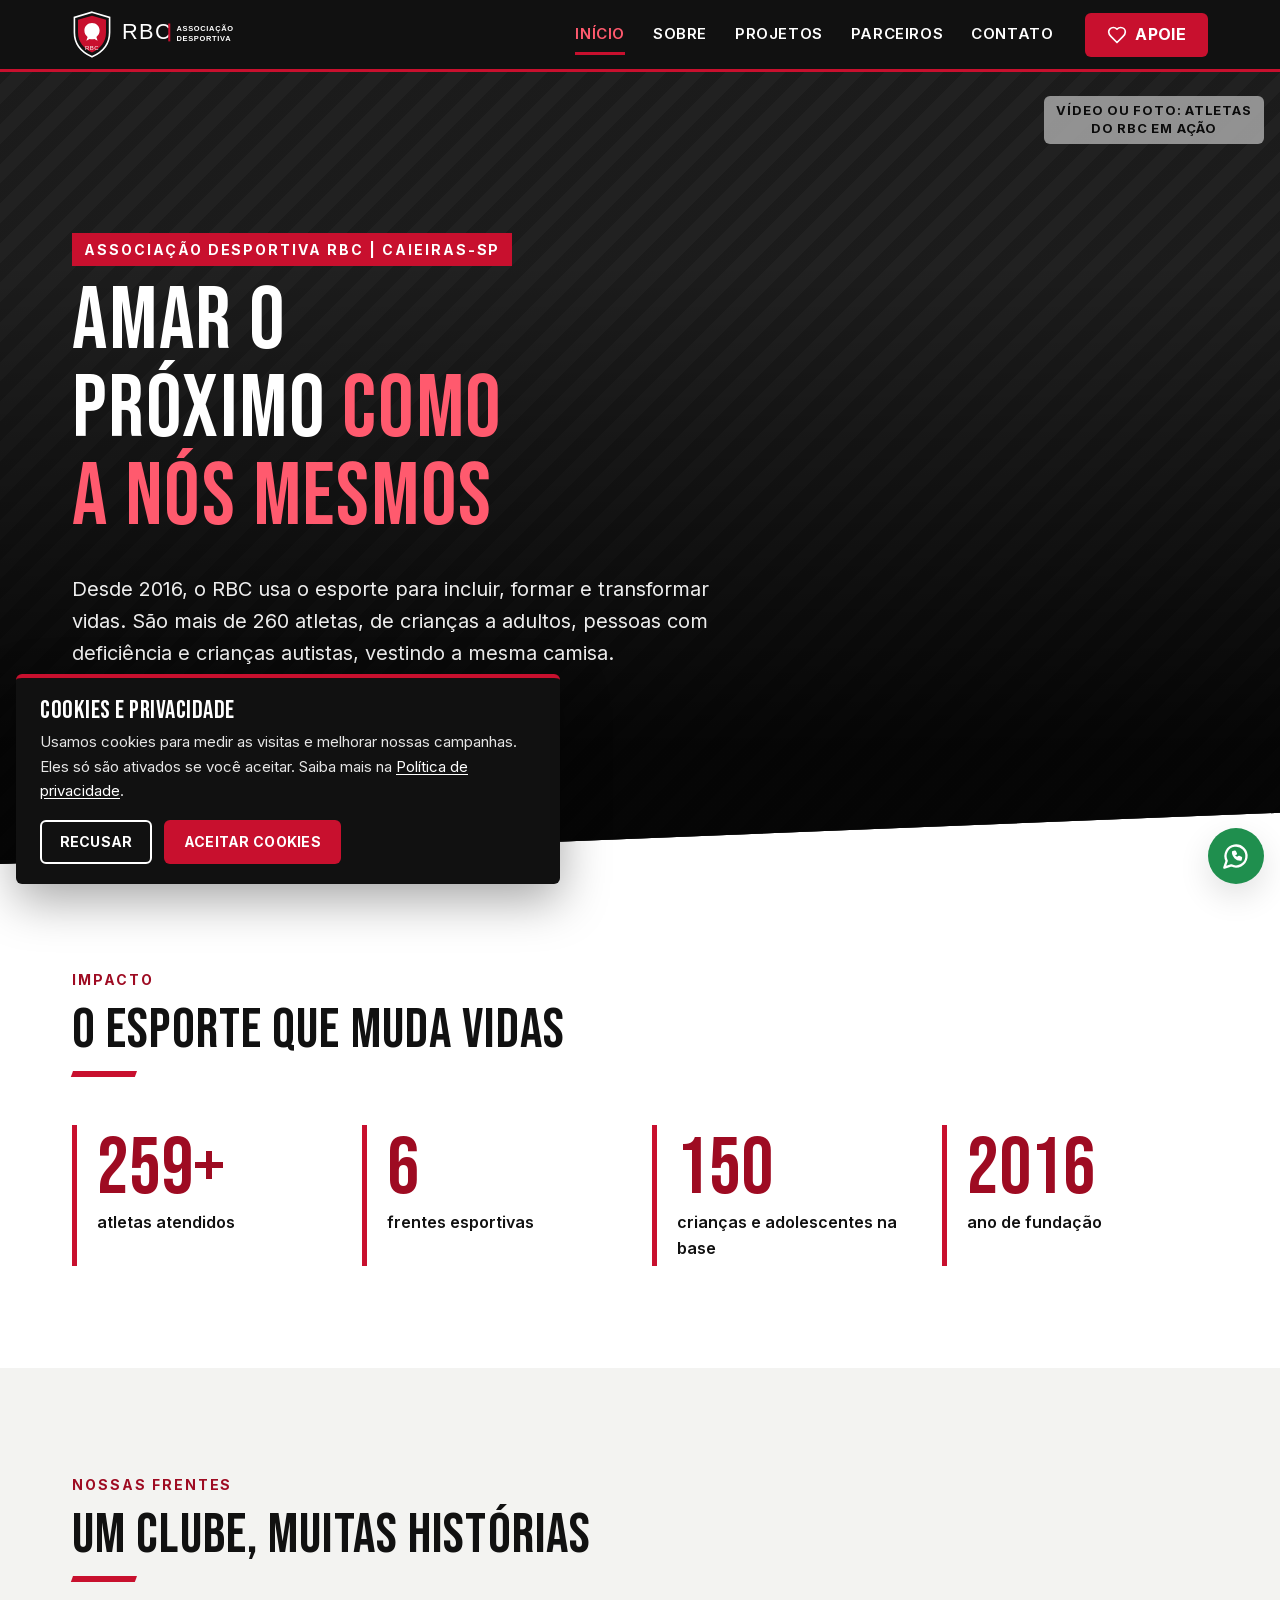
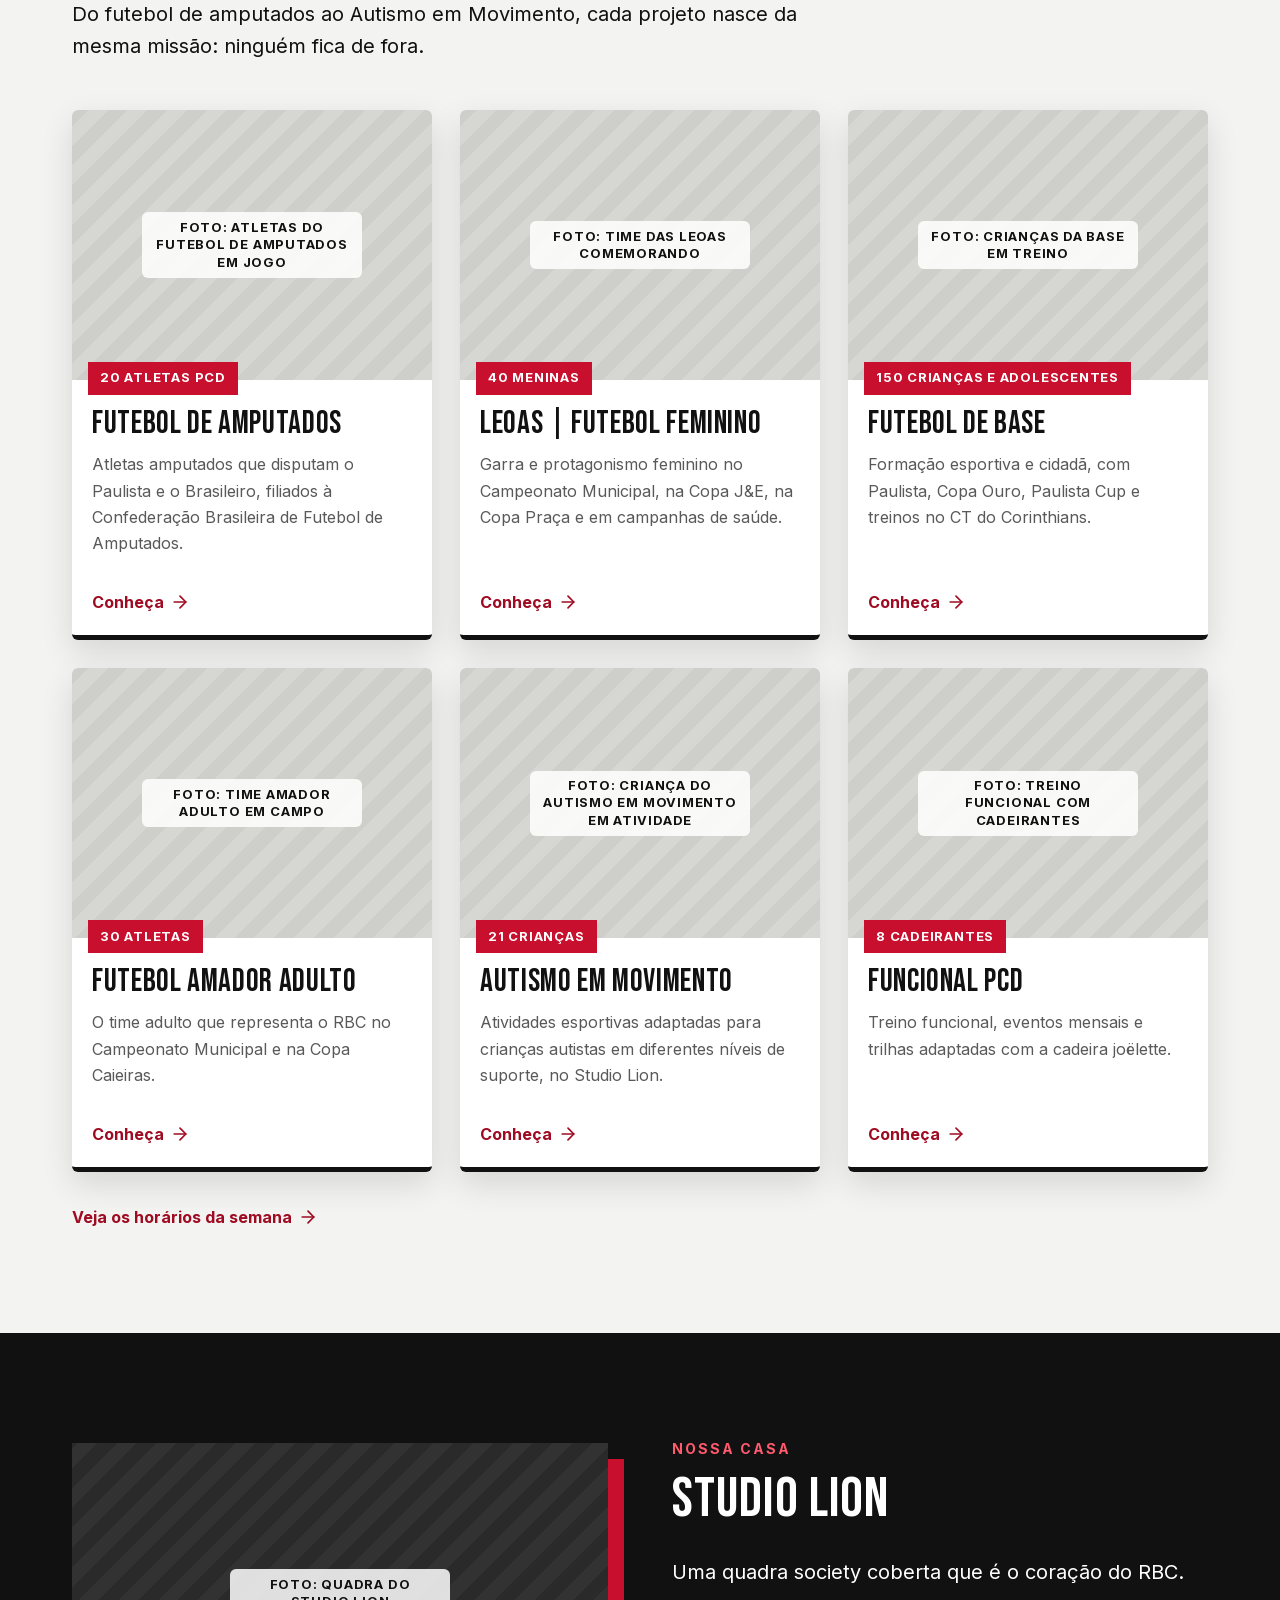
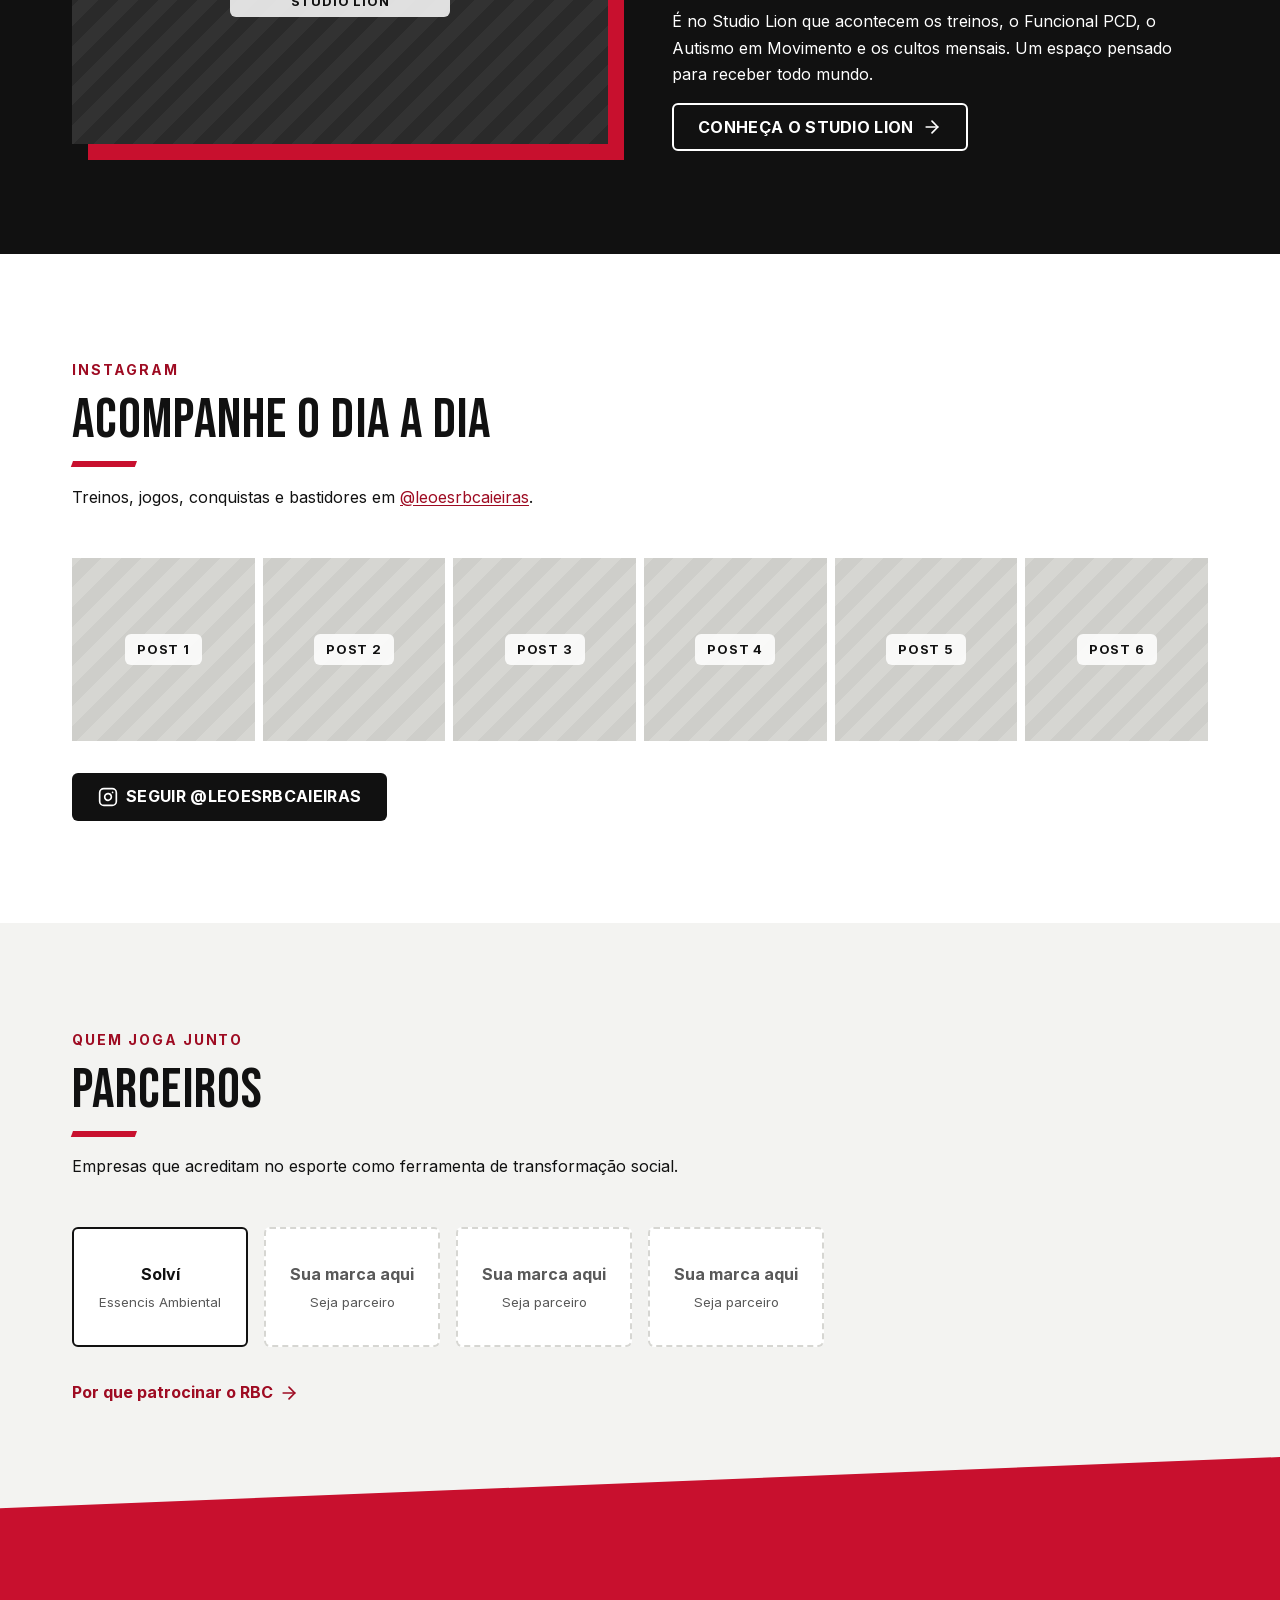
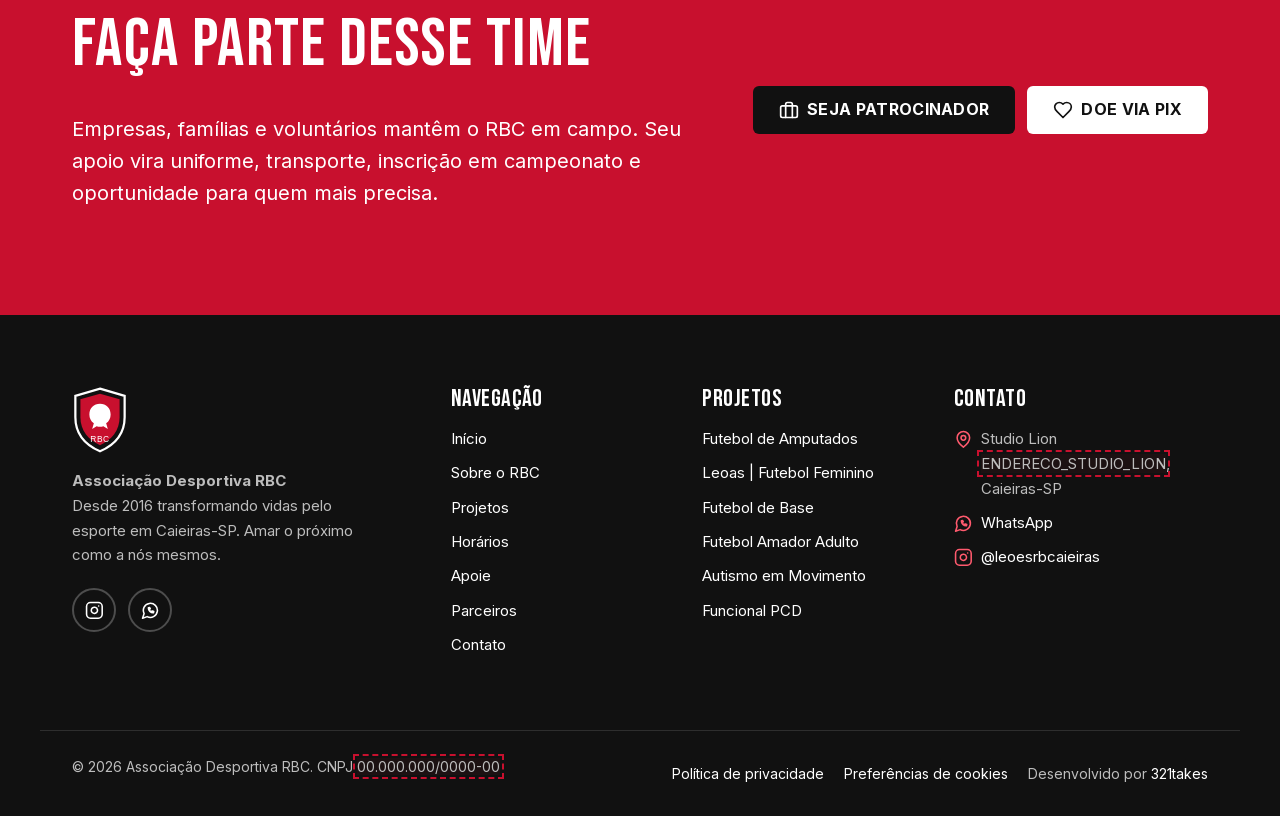
==== commit e943cbe6: "Cronograma semanal das atividades na página Projetos, com filtro por local e destaque do dia Co-Auth" ====
--- a/index.html
+++ b/index.html
@@ -202,6 +202,7 @@
           </div>
         </li>
       </ul>
+    <p class="section-foot"><a class="link-arrow" href="projetos.html#cronograma">Veja os horários da semana <svg class="icon" viewBox="0 0 24 24" fill="none" stroke="currentColor" stroke-width="2" stroke-linecap="round" stroke-linejoin="round" aria-hidden="true" focusable="false"><path d="M5 12h14"/><path d="m12 5 7 7-7 7"/></svg></a></p>
   </div>
 </section>
 
@@ -292,6 +293,7 @@
         <li><a href="index.html">Início</a></li>
         <li><a href="sobre.html">Sobre o RBC</a></li>
         <li><a href="projetos.html">Projetos</a></li>
+        <li><a href="projetos.html#cronograma">Horários</a></li>
         <li><a href="apoie.html" data-track="click_apoie">Apoie</a></li>
         <li><a href="parceiros.html">Parceiros</a></li>
         <li><a href="contato.html">Contato</a></li>
--- a/assets/css/style.css
+++ b/assets/css/style.css
@@ -941,3 +941,123 @@
 .consent .btn { min-height: 2.75rem; padding: 0.6rem 1.1rem; font-size: 0.875rem; }
 .consent .btn--outline { color: var(--white); }
 .consent .btn--outline:hover { background: var(--white); color: var(--black); }
+
+/* ---------- Cronograma semanal ---------- */
+.schedule-filter {
+  display: flex;
+  flex-wrap: wrap;
+  align-items: center;
+  gap: 0.75rem 1rem;
+  margin-bottom: 1.75rem;
+}
+.schedule-filter[hidden] { display: none; }
+.schedule-filter__label { font-weight: 700; }
+.schedule-filter__options { display: flex; flex-wrap: wrap; gap: 0.5rem; }
+
+.filter-btn {
+  min-height: 2.75rem;
+  padding: 0.5rem 1rem;
+  border: 2px solid rgba(255, 255, 255, 0.45);
+  border-radius: 2rem;
+  background: transparent;
+  color: var(--white);
+  font: 600 0.9375rem var(--font-body);
+  cursor: pointer;
+  transition: background-color 0.2s, border-color 0.2s, color 0.2s;
+}
+.filter-btn:hover { border-color: var(--white); }
+.filter-btn[aria-pressed="true"] { background: var(--red); border-color: var(--red); }
+
+.schedule {
+  display: grid;
+  grid-template-columns: repeat(auto-fill, minmax(min(100%, 20rem), 1fr));
+  gap: clamp(1rem, 2.5vw, 1.5rem);
+  align-items: start;
+}
+
+.day {
+  position: relative;
+  overflow: hidden;
+  background: var(--white);
+  color: var(--black);
+  border-radius: var(--radius);
+  border-top: 5px solid var(--red);
+  box-shadow: var(--shadow);
+}
+.day[hidden] { display: none; }
+.day__head {
+  display: flex;
+  align-items: baseline;
+  justify-content: space-between;
+  gap: 0.75rem;
+  padding: 1.1rem 1.25rem 0.9rem;
+  border-bottom: 2px solid var(--gray);
+}
+.day__head h3 { margin: 0; font-size: 1.9rem; }
+.day__count {
+  font-size: 0.8125rem;
+  font-weight: 700;
+  letter-spacing: 0.06em;
+  text-transform: uppercase;
+  color: var(--gray-600);
+  white-space: nowrap;
+}
+.day__today {
+  display: inline-block;
+  margin-left: 0.5rem;
+  padding: 0.15rem 0.55rem;
+  vertical-align: middle;
+  background: var(--red);
+  color: var(--white);
+  border-radius: 1rem;
+  font-family: var(--font-body);
+  font-size: 0.75rem;
+  font-weight: 700;
+  letter-spacing: 0.06em;
+}
+.day.is-today { outline: 4px solid var(--red-light); outline-offset: 3px; }
+
+.day__list { margin: 0; padding: 0; list-style: none; }
+
+.slot {
+  display: grid;
+  grid-template-columns: 6.75rem 1fr;
+  grid-template-areas: "time name" "time local";
+  column-gap: 1rem;
+  row-gap: 0.3rem;
+  padding: 1rem 1.25rem;
+}
+.slot + .slot { border-top: 1px solid var(--gray-300); }
+.slot[hidden] { display: none; }
+.slot p { margin: 0; }
+
+.slot__time {
+  grid-area: time;
+  font-family: var(--font-display);
+  font-size: 1.6rem;
+  line-height: 1.05;
+  color: var(--red-dark);
+  font-variant-numeric: tabular-nums;
+}
+.slot__name {
+  grid-area: name;
+  font-weight: 700;
+  line-height: 1.35;
+}
+.slot__local {
+  grid-area: local;
+  display: inline-flex;
+  align-items: center;
+  gap: 0.3rem;
+  justify-self: start;
+  padding: 0.15rem 0.6rem 0.15rem 0.45rem;
+  background: var(--gray);
+  border-radius: 1rem;
+  font-size: 0.875rem;
+  font-weight: 600;
+  color: var(--black);
+}
+.slot__local .icon { width: 1rem; height: 1rem; color: var(--red); }
+
+.schedule__note { margin-top: 1.5rem; font-size: 0.9375rem; color: var(--gray-400-on-dark); }
+.schedule__empty { padding: 1.5rem; background: var(--black-soft); border-radius: var(--radius); }
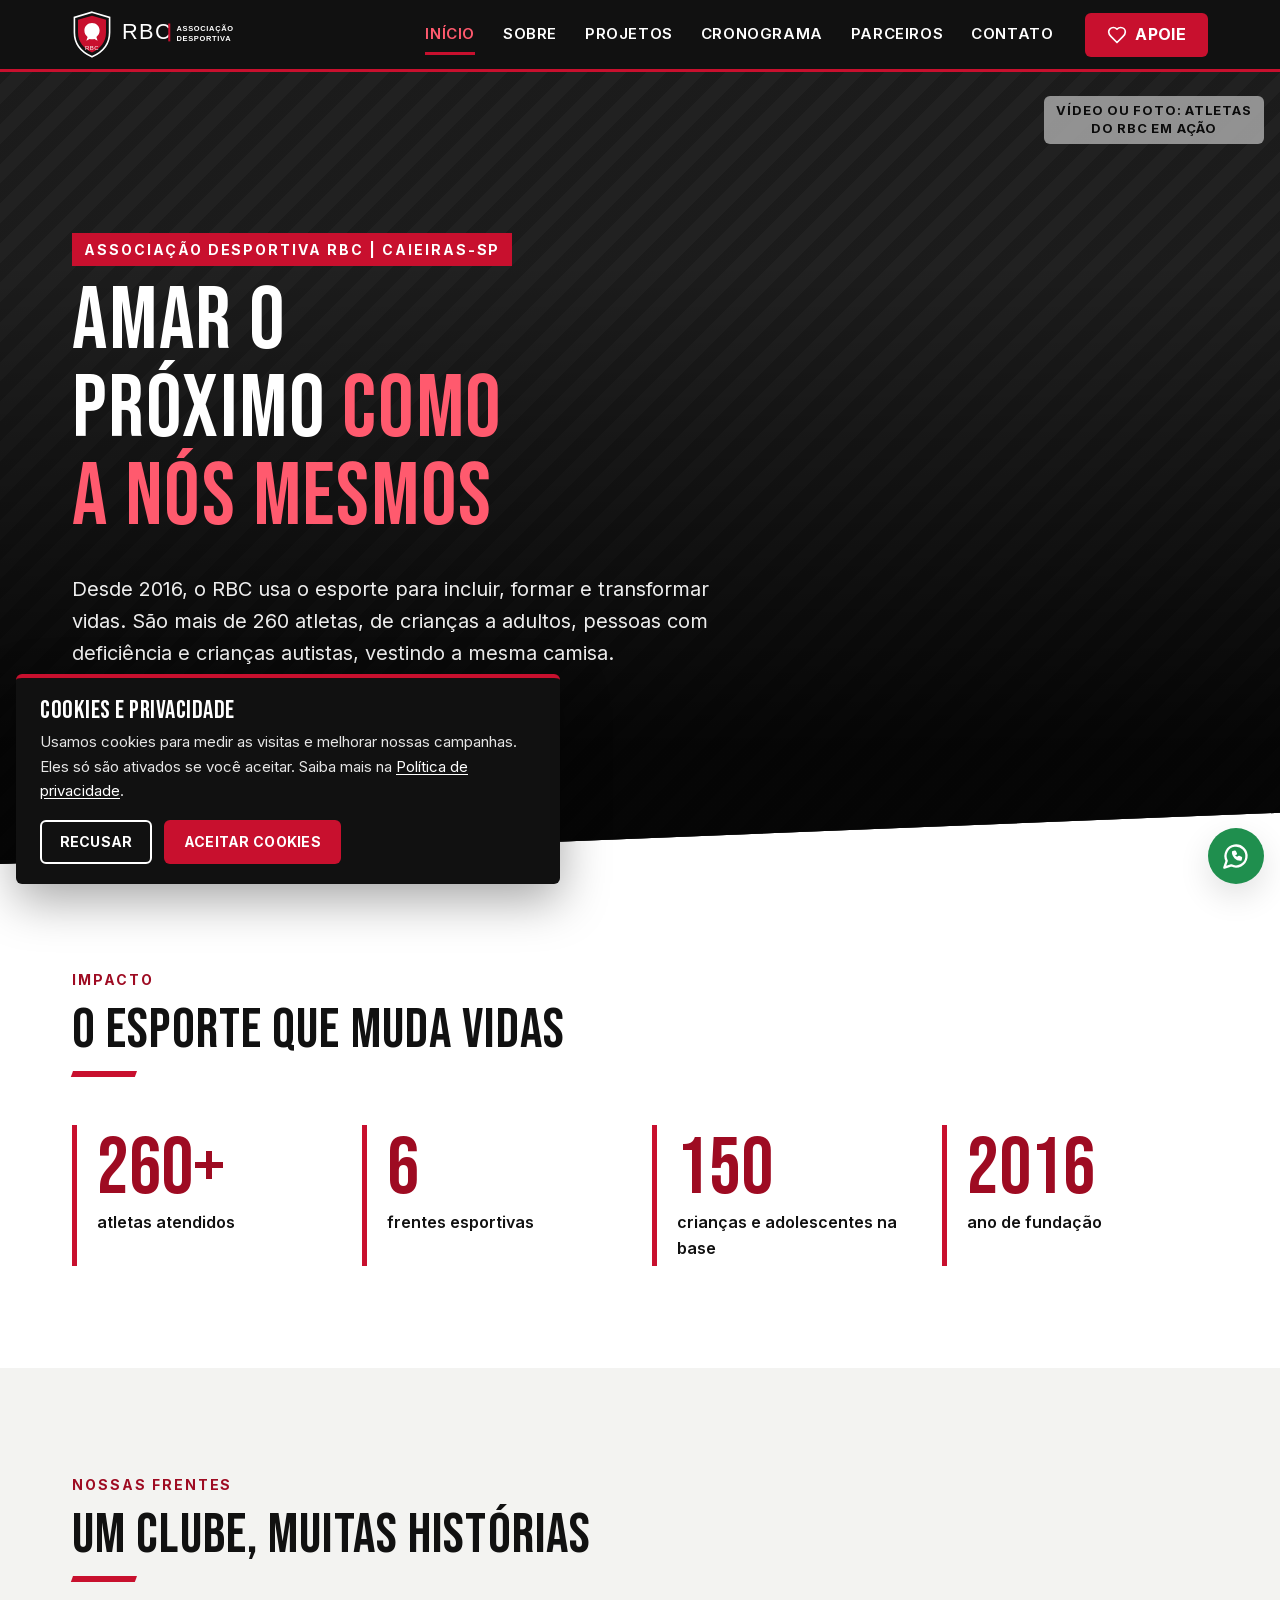
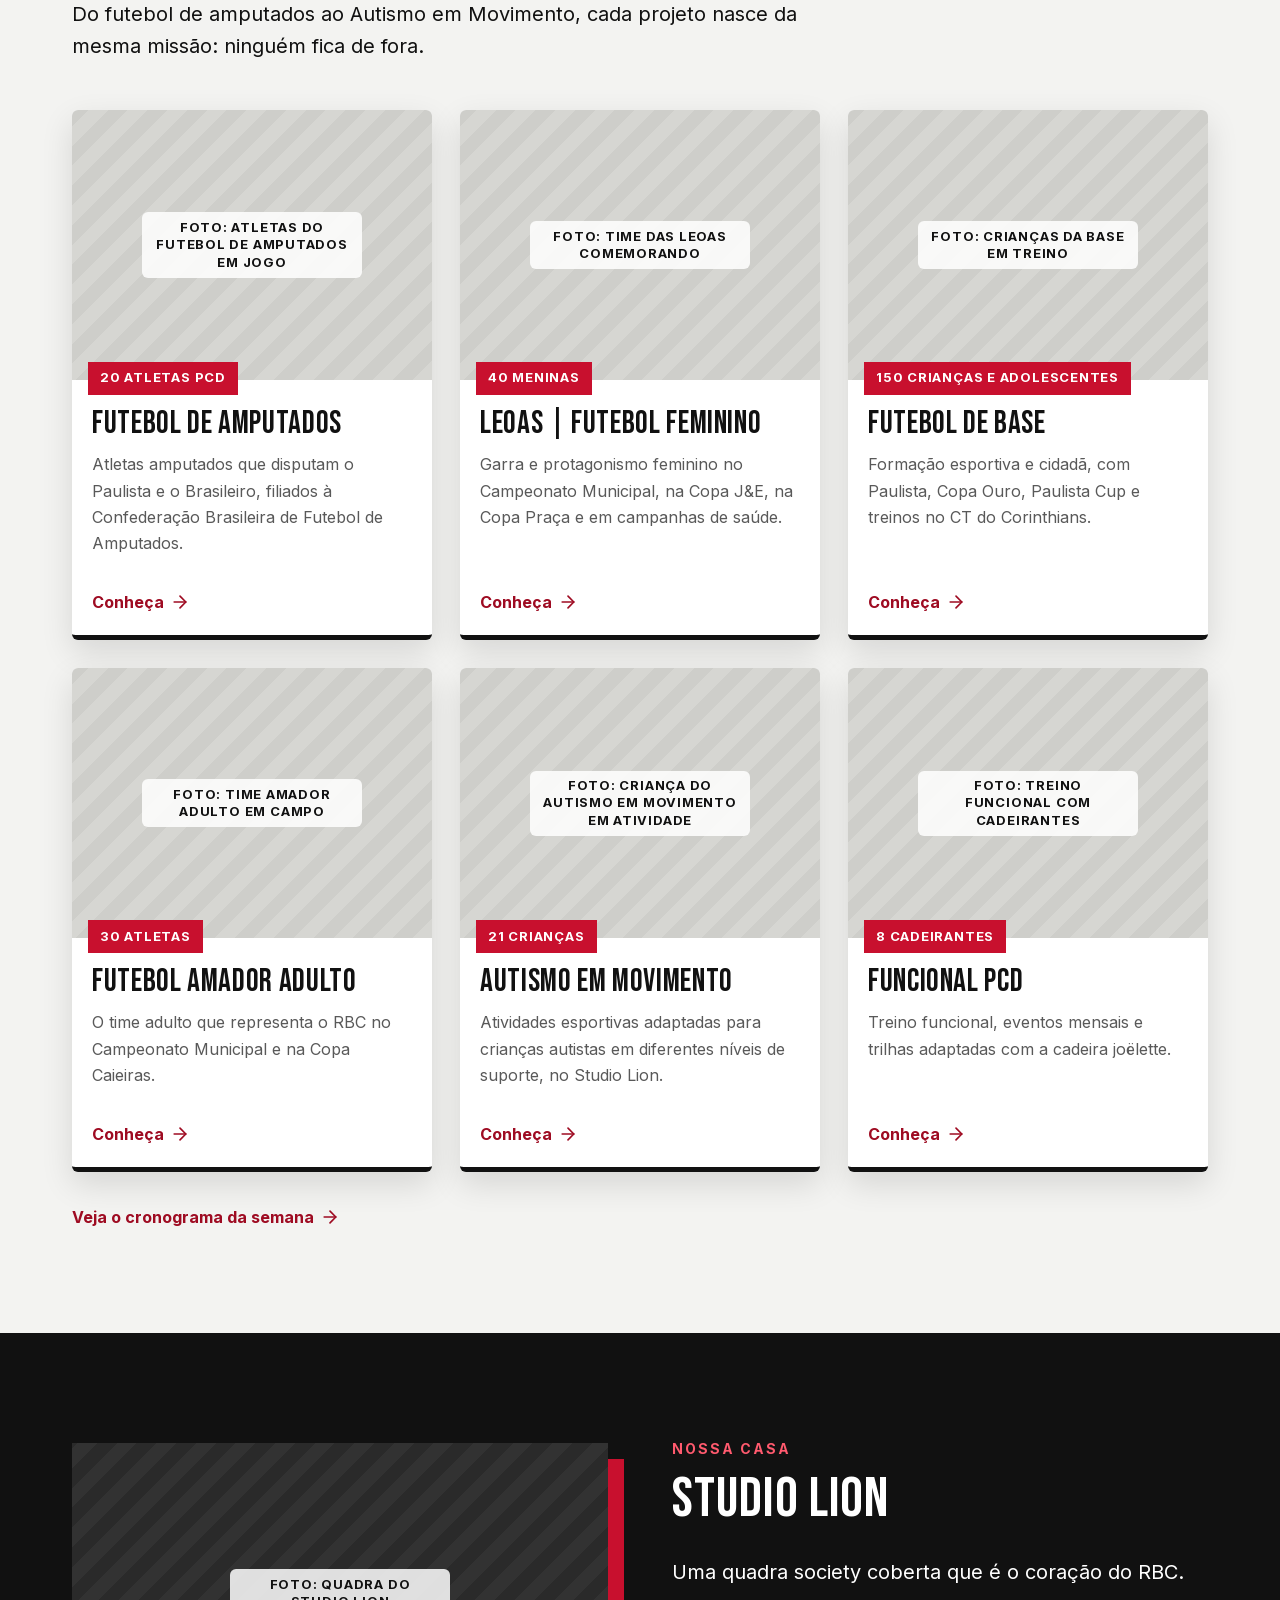
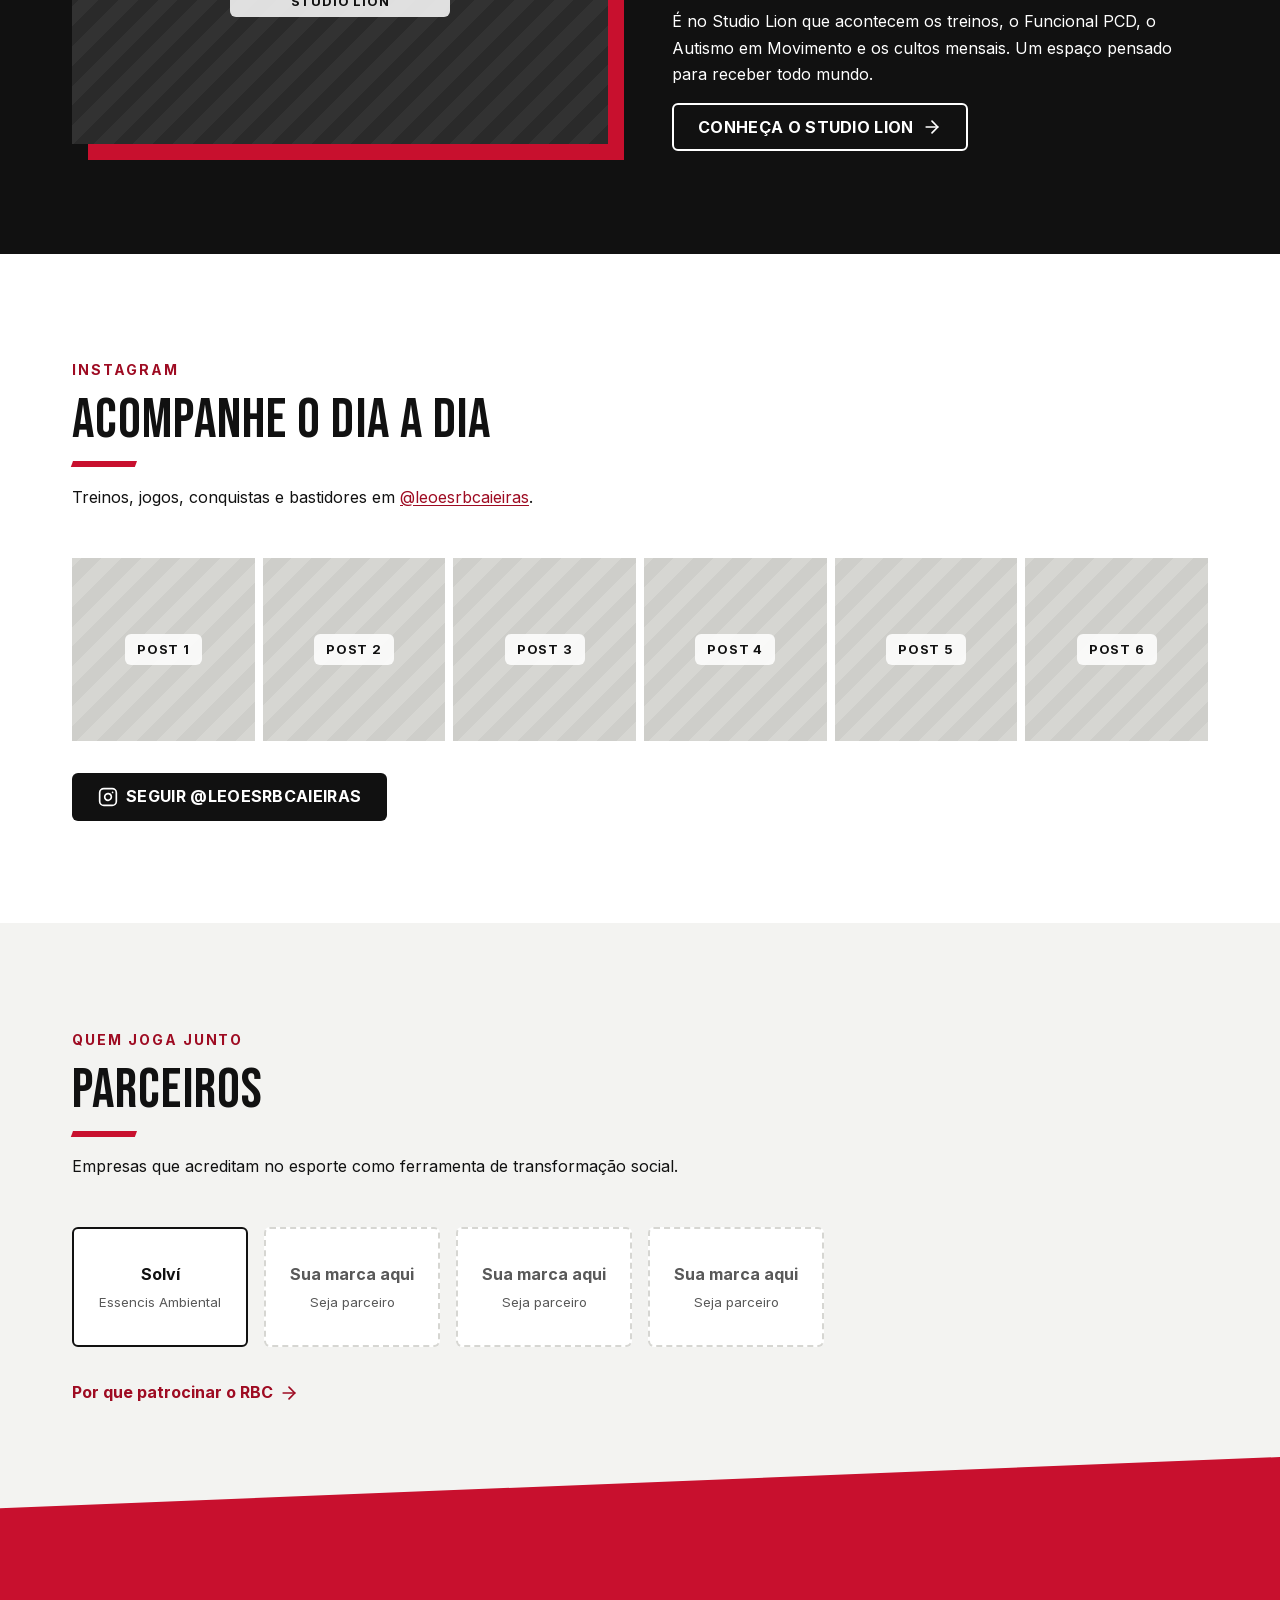
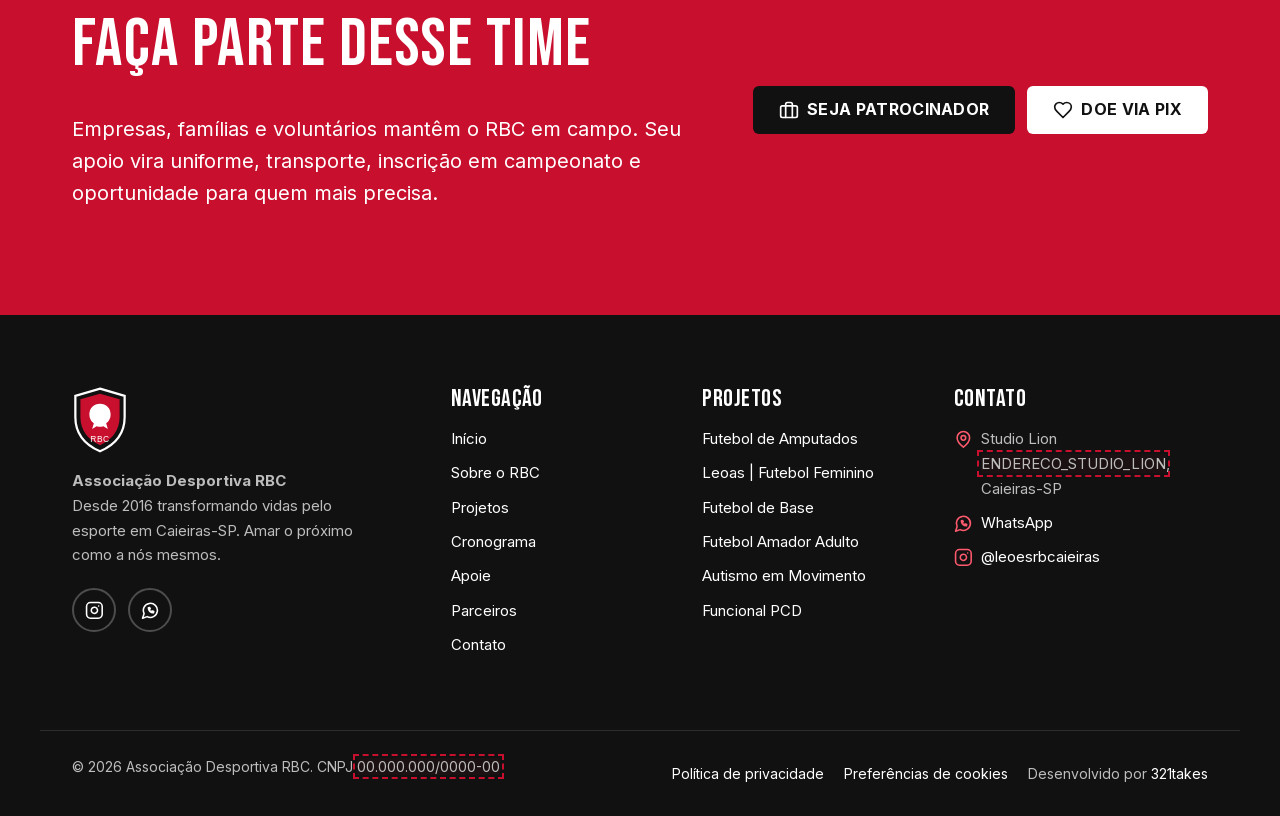
==== commit e9497ee1: "Cronograma em página própria com guia no menu principal Co-Authored-By: Claude Opus 5.5 <noreply@ant" ====
--- a/index.html
+++ b/index.html
@@ -82,6 +82,7 @@
         <li><a href="index.html" aria-current="page">Início</a></li>
         <li><a href="sobre.html">Sobre</a></li>
         <li><a href="projetos.html">Projetos</a></li>
+        <li><a href="cronograma.html">Cronograma</a></li>
         <li><a href="parceiros.html">Parceiros</a></li>
         <li><a href="contato.html">Contato</a></li>
       </ul>
@@ -202,7 +203,7 @@
           </div>
         </li>
       </ul>
-    <p class="section-foot"><a class="link-arrow" href="projetos.html#cronograma">Veja os horários da semana <svg class="icon" viewBox="0 0 24 24" fill="none" stroke="currentColor" stroke-width="2" stroke-linecap="round" stroke-linejoin="round" aria-hidden="true" focusable="false"><path d="M5 12h14"/><path d="m12 5 7 7-7 7"/></svg></a></p>
+    <p class="section-foot"><a class="link-arrow" href="cronograma.html">Veja o cronograma da semana <svg class="icon" viewBox="0 0 24 24" fill="none" stroke="currentColor" stroke-width="2" stroke-linecap="round" stroke-linejoin="round" aria-hidden="true" focusable="false"><path d="M5 12h14"/><path d="m12 5 7 7-7 7"/></svg></a></p>
   </div>
 </section>
 
@@ -293,7 +294,7 @@
         <li><a href="index.html">Início</a></li>
         <li><a href="sobre.html">Sobre o RBC</a></li>
         <li><a href="projetos.html">Projetos</a></li>
-        <li><a href="projetos.html#cronograma">Horários</a></li>
+        <li><a href="cronograma.html">Cronograma</a></li>
         <li><a href="apoie.html" data-track="click_apoie">Apoie</a></li>
         <li><a href="parceiros.html">Parceiros</a></li>
         <li><a href="contato.html">Contato</a></li>
--- a/assets/css/style.css
+++ b/assets/css/style.css
@@ -957,16 +957,19 @@
 .filter-btn {
   min-height: 2.75rem;
   padding: 0.5rem 1rem;
-  border: 2px solid rgba(255, 255, 255, 0.45);
+  border: 2px solid var(--black);
   border-radius: 2rem;
-  background: transparent;
-  color: var(--white);
+  background: var(--white);
+  color: var(--black);
   font: 600 0.9375rem var(--font-body);
   cursor: pointer;
   transition: background-color 0.2s, border-color 0.2s, color 0.2s;
 }
-.filter-btn:hover { border-color: var(--white); }
-.filter-btn[aria-pressed="true"] { background: var(--red); border-color: var(--red); }
+.filter-btn:hover { background: var(--black); color: var(--white); }
+.on-dark .filter-btn { border-color: rgba(255, 255, 255, 0.45); background: transparent; color: var(--white); }
+.on-dark .filter-btn:hover { border-color: var(--white); background: transparent; }
+.filter-btn[aria-pressed="true"],
+.on-dark .filter-btn[aria-pressed="true"] { background: var(--red); border-color: var(--red); color: var(--white); }
 
 .schedule {
   display: grid;
@@ -1059,5 +1062,5 @@
 }
 .slot__local .icon { width: 1rem; height: 1rem; color: var(--red); }
 
-.schedule__note { margin-top: 1.5rem; font-size: 0.9375rem; color: var(--gray-400-on-dark); }
-.schedule__empty { padding: 1.5rem; background: var(--black-soft); border-radius: var(--radius); }
+.schedule__note { margin-top: 1.5rem; font-size: 0.9375rem; color: var(--gray-600); }
+.on-dark .schedule__note { color: var(--gray-400-on-dark); }
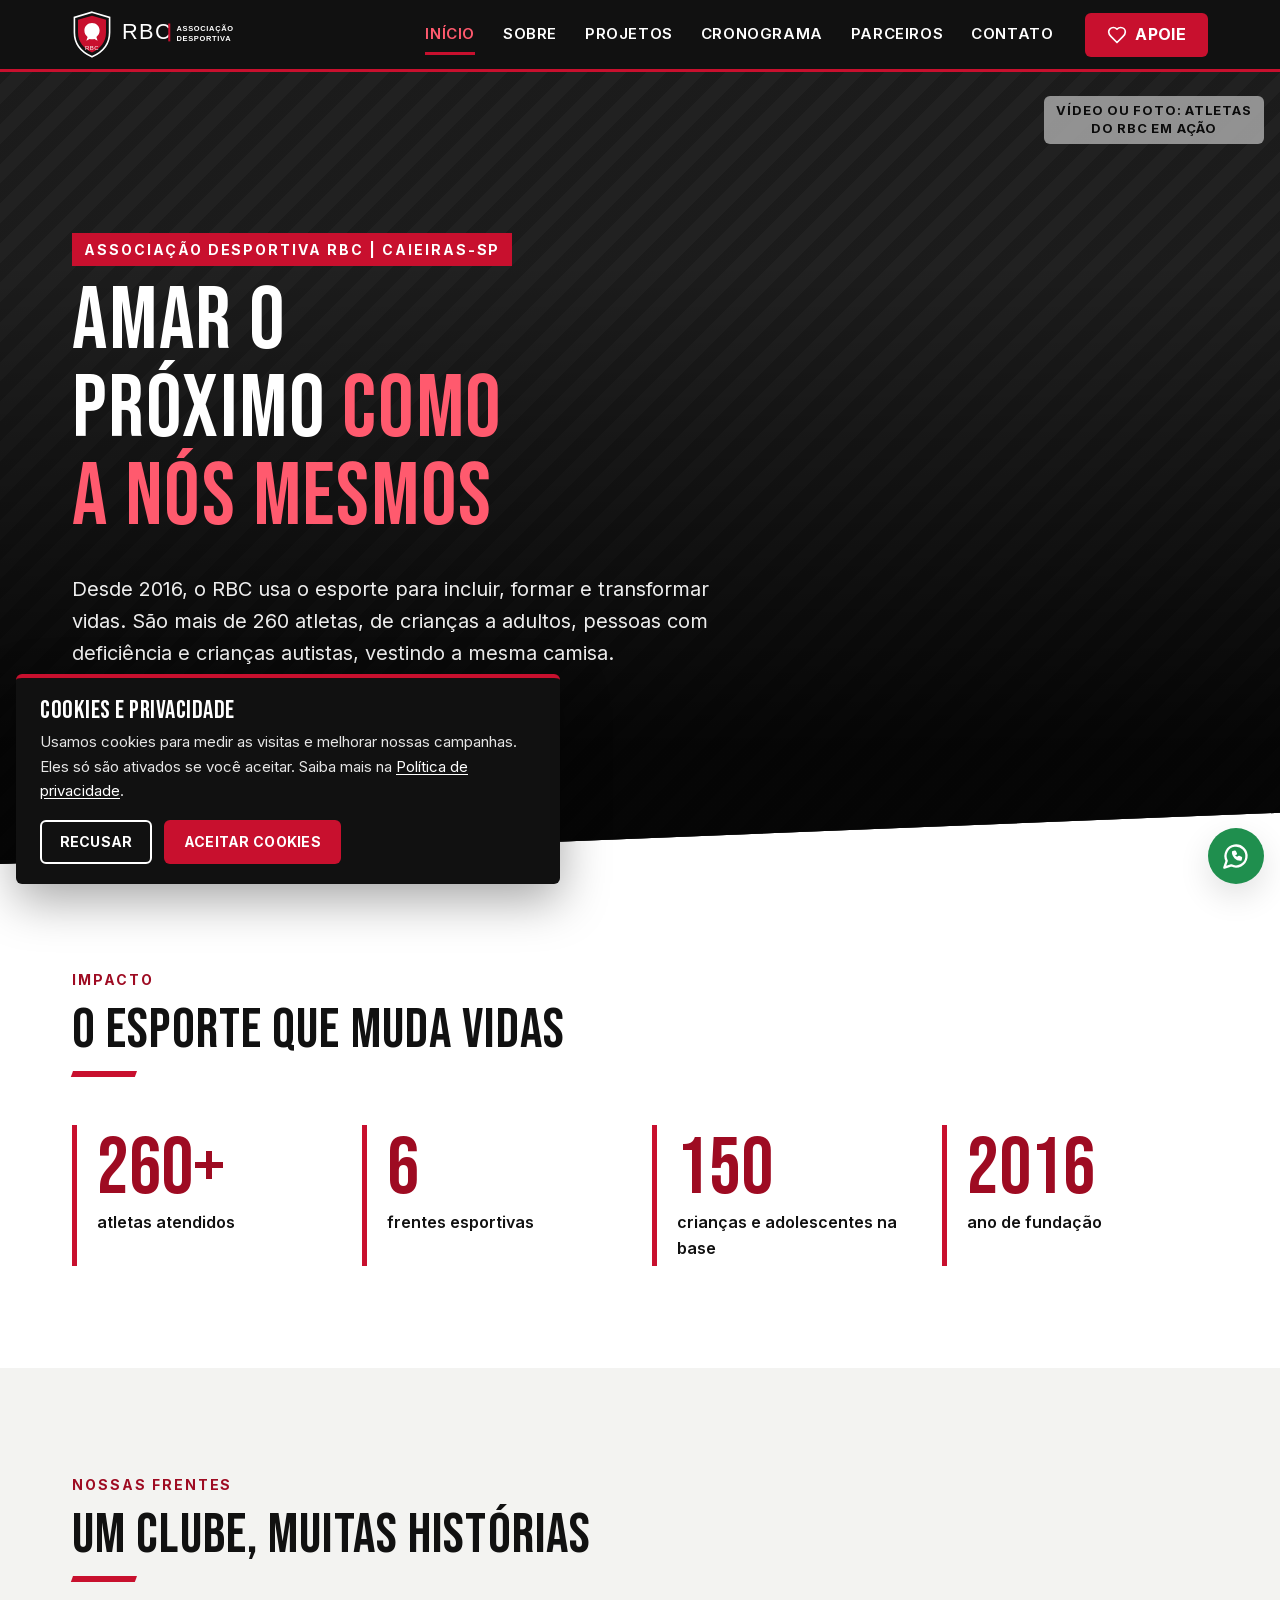
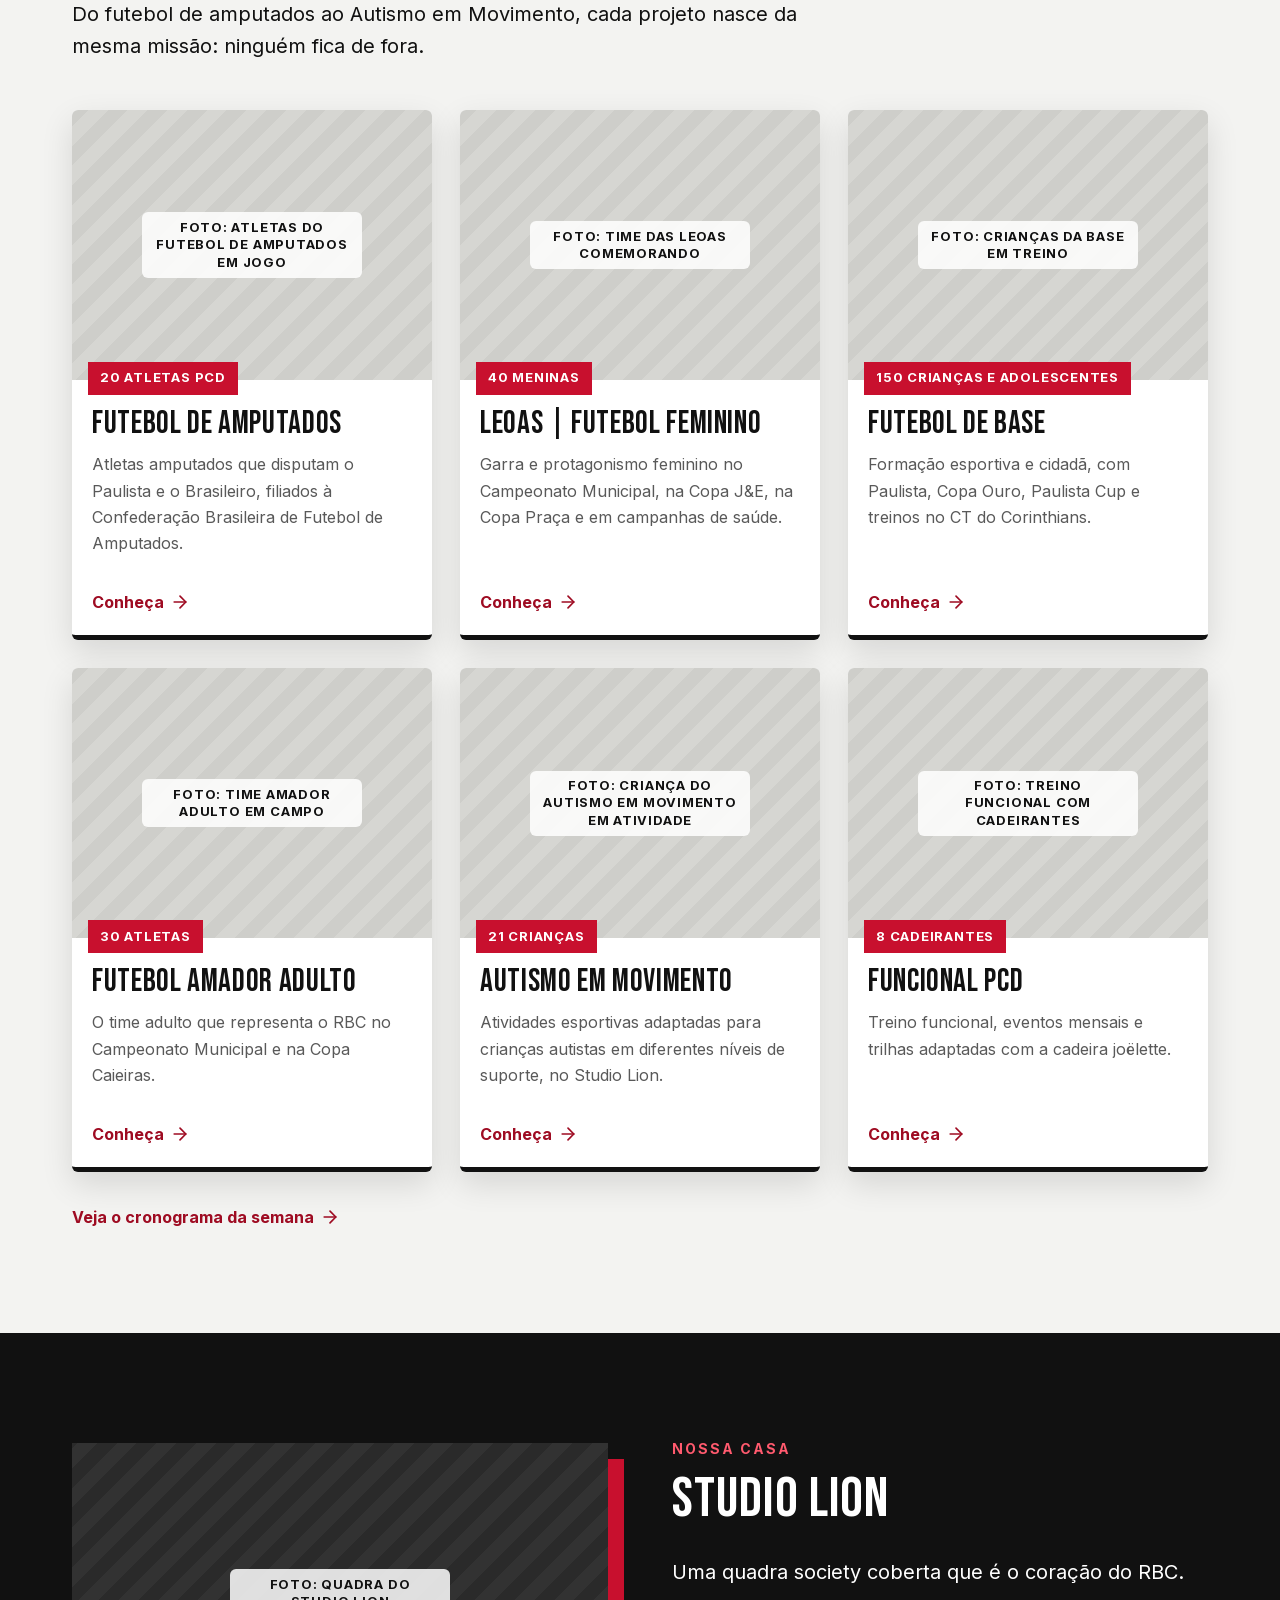
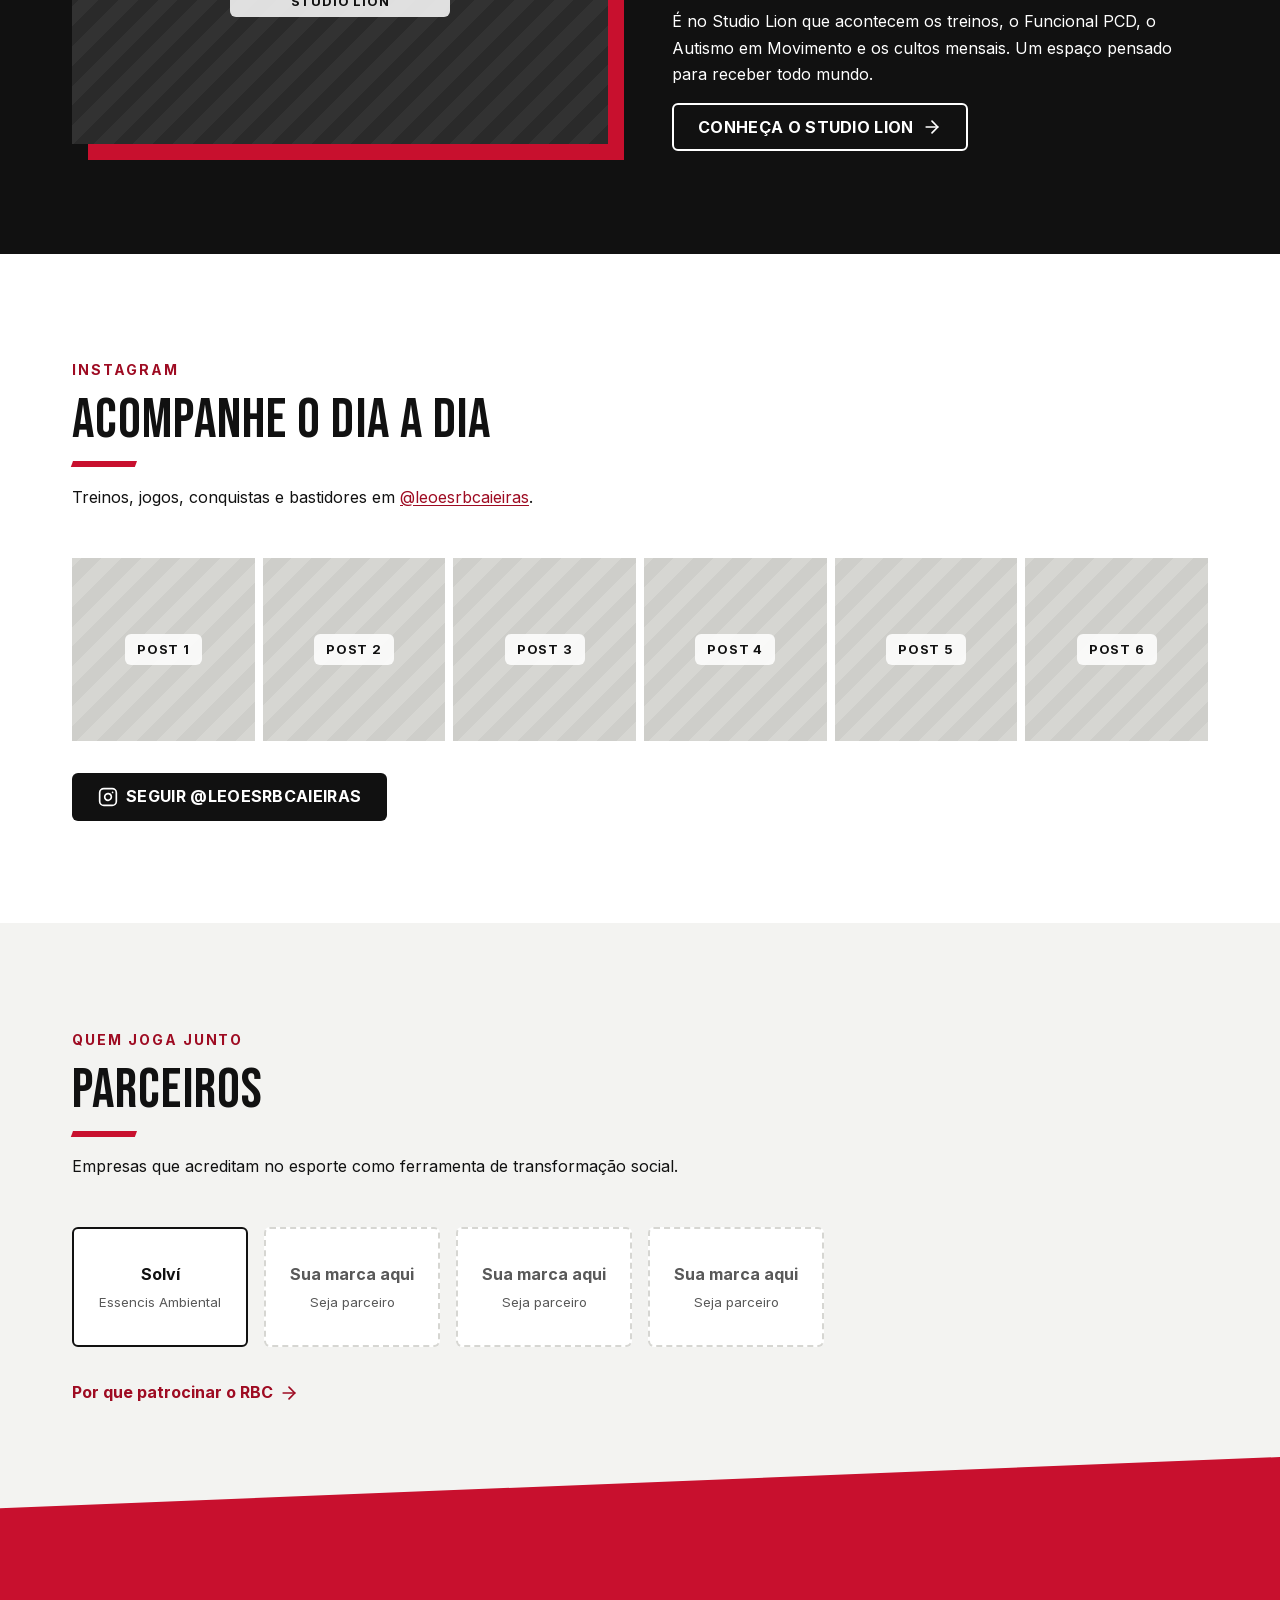
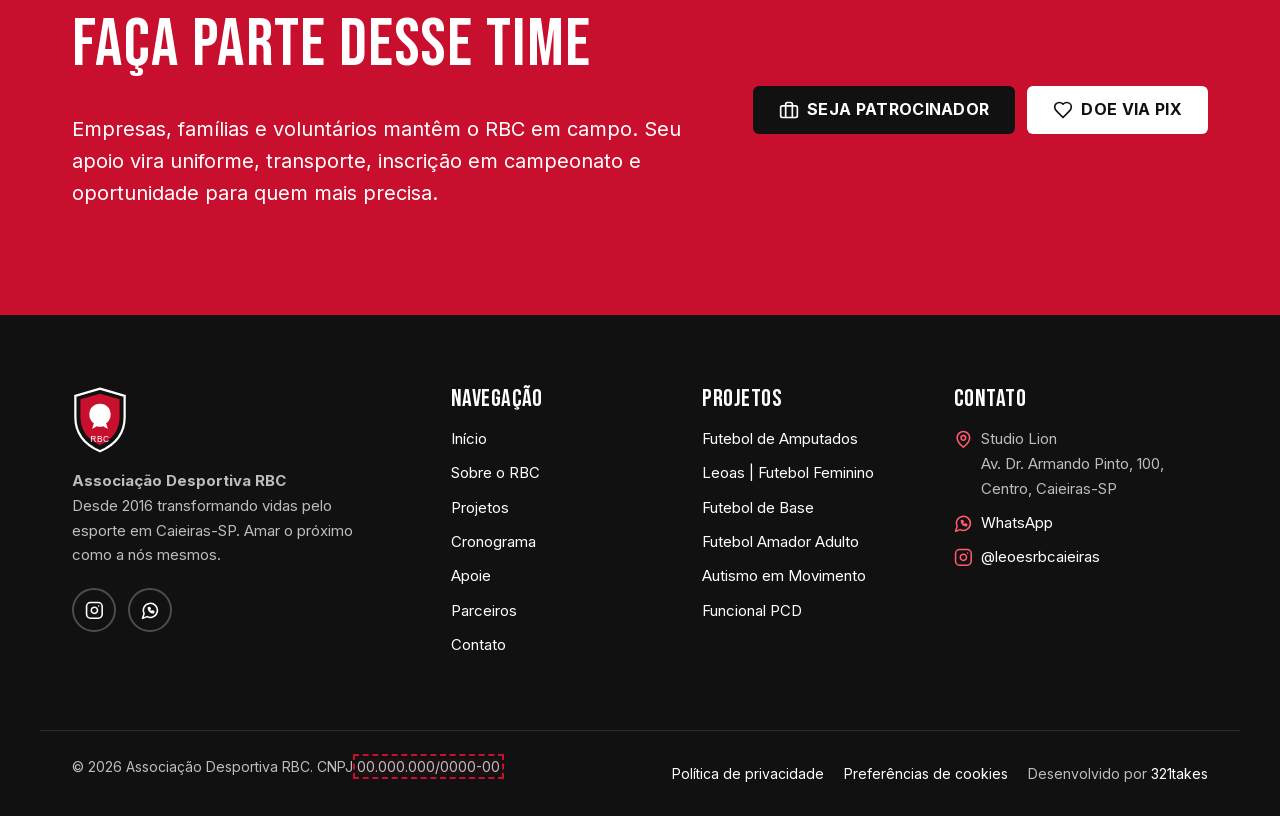
==== commit 81005ab4: "Endereço do Studio Lion no rodapé, contato, privacidade, mapa e dados estruturados Co-Authored-By: C" ====
--- a/index.html
+++ b/index.html
@@ -43,6 +43,7 @@
   "sport": "Futebol",
   "address": {
     "@type": "PostalAddress",
+    "streetAddress": "Av. Dr. Armando Pinto, 100, Centro",
     "addressLocality": "Caieiras",
     "addressRegion": "SP",
     "addressCountry": "BR"
@@ -314,7 +315,7 @@
     <div>
       <h2 class="footer__title">Contato</h2>
       <ul class="footer__list">
-        <li><svg class="icon" viewBox="0 0 24 24" fill="none" stroke="currentColor" stroke-width="2" stroke-linecap="round" stroke-linejoin="round" aria-hidden="true" focusable="false"><path d="M20 10c0 6-8 12-8 12s-8-6-8-12a8 8 0 0 1 16 0Z"/><circle cx="12" cy="10" r="3"/></svg><span>Studio Lion<br><span class="todo">ENDERECO_STUDIO_LION</span>, Caieiras-SP</span></li>
+        <li><svg class="icon" viewBox="0 0 24 24" fill="none" stroke="currentColor" stroke-width="2" stroke-linecap="round" stroke-linejoin="round" aria-hidden="true" focusable="false"><path d="M20 10c0 6-8 12-8 12s-8-6-8-12a8 8 0 0 1 16 0Z"/><circle cx="12" cy="10" r="3"/></svg><span>Studio Lion<br>Av. Dr. Armando Pinto, 100, Centro, Caieiras-SP</span></li>
         <li><svg class="icon" viewBox="0 0 24 24" fill="none" stroke="currentColor" stroke-width="2" stroke-linecap="round" stroke-linejoin="round" aria-hidden="true" focusable="false"><path d="M7.9 20A9 9 0 1 0 4 16.1L2 22Z"/><path d="M9.5 9.5c.3 1.9 2.1 3.8 4 4.2l1-1 1.8.8-.4 1.6c-3.4.2-6.6-3-6.4-6.4l1.6-.4.8 1.8Z"/></svg><a href="https://wa.me/NUMERO_WHATSAPP?text=Ol%C3%A1%21%20Vim%20pelo%20site%20do%20Le%C3%B5es%20RBC." target="_blank" rel="noopener" data-track="click_whatsapp">WhatsApp<span class="sr-only"> (abre em nova aba)</span></a></li>
         <li><svg class="icon" viewBox="0 0 24 24" fill="none" stroke="currentColor" stroke-width="2" stroke-linecap="round" stroke-linejoin="round" aria-hidden="true" focusable="false"><rect width="20" height="20" x="2" y="2" rx="5"/><path d="M16 11.37A4 4 0 1 1 12.63 8 4 4 0 0 1 16 11.37z"/><path d="M17.5 6.5h.01"/></svg><a href="https://www.instagram.com/leoesrbcaieiras/" target="_blank" rel="noopener" data-track="click_instagram">@leoesrbcaieiras<span class="sr-only"> (abre em nova aba)</span></a></li>
       </ul>
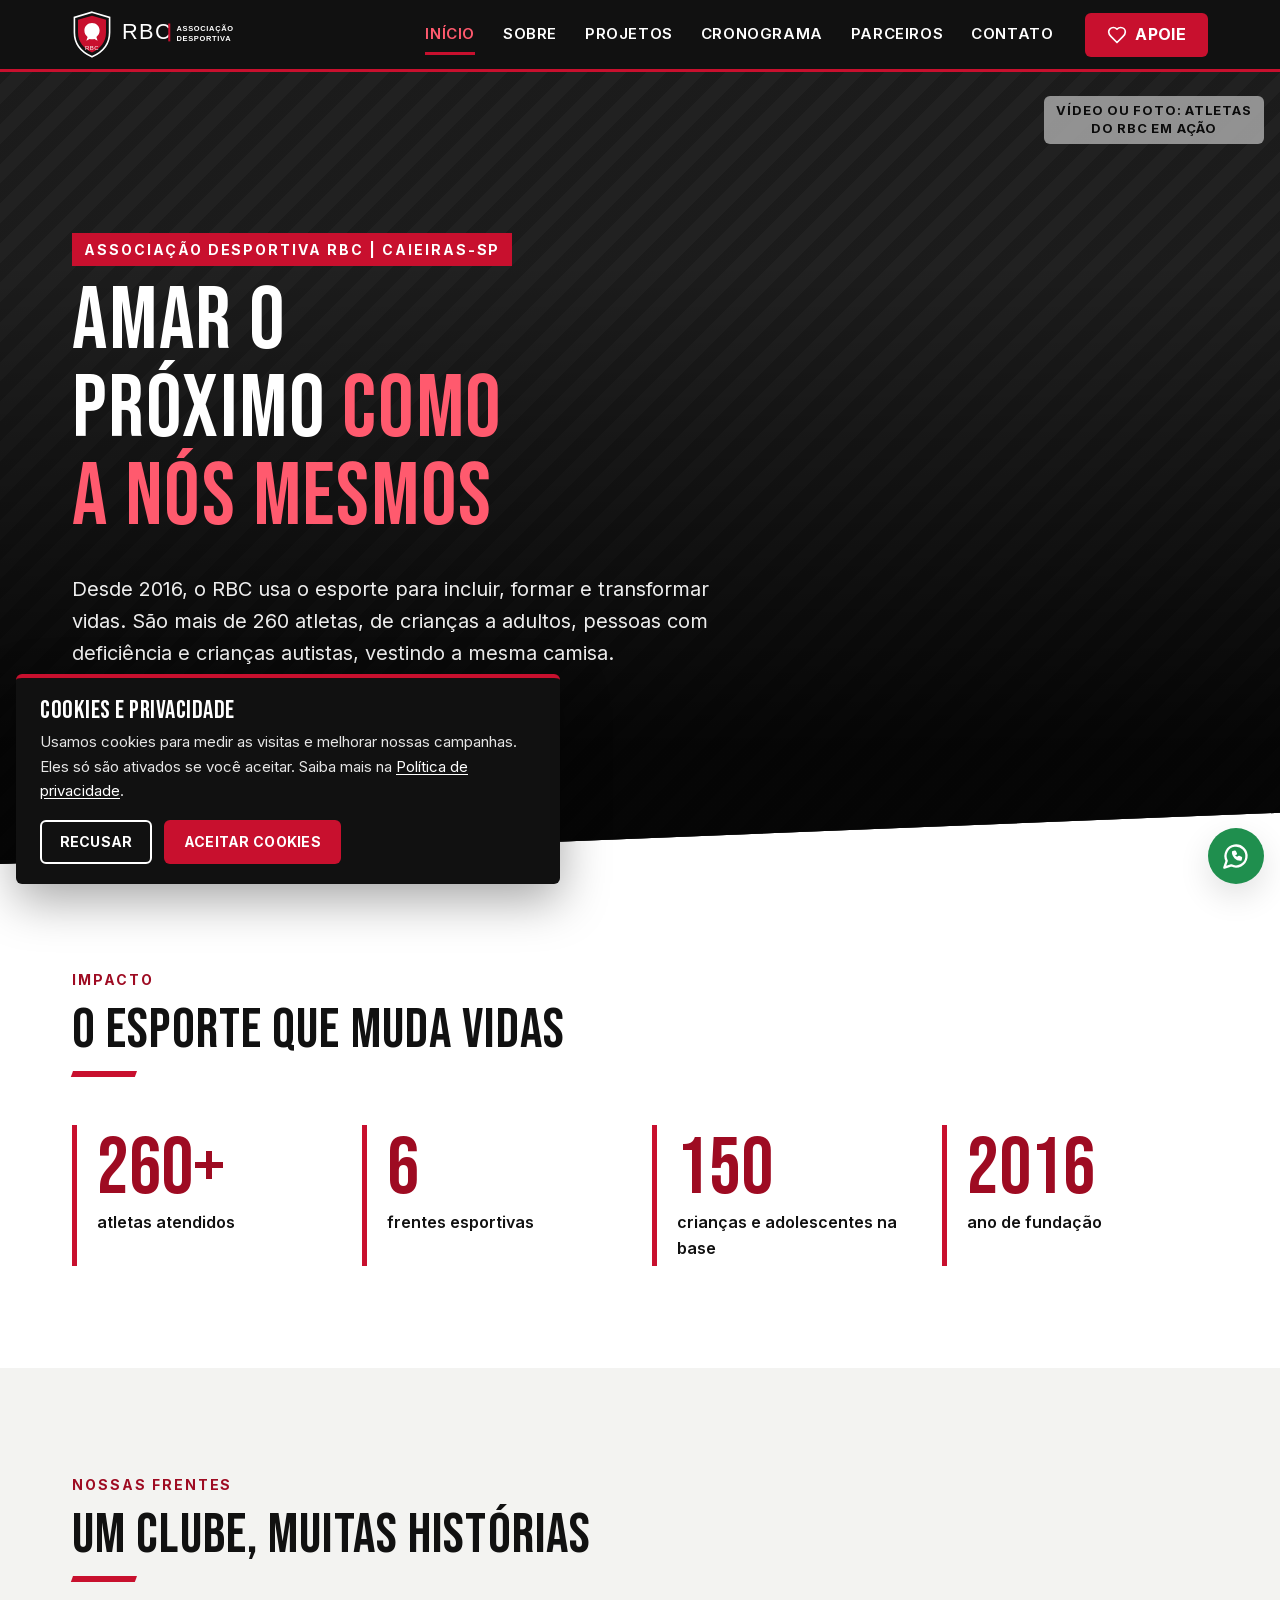
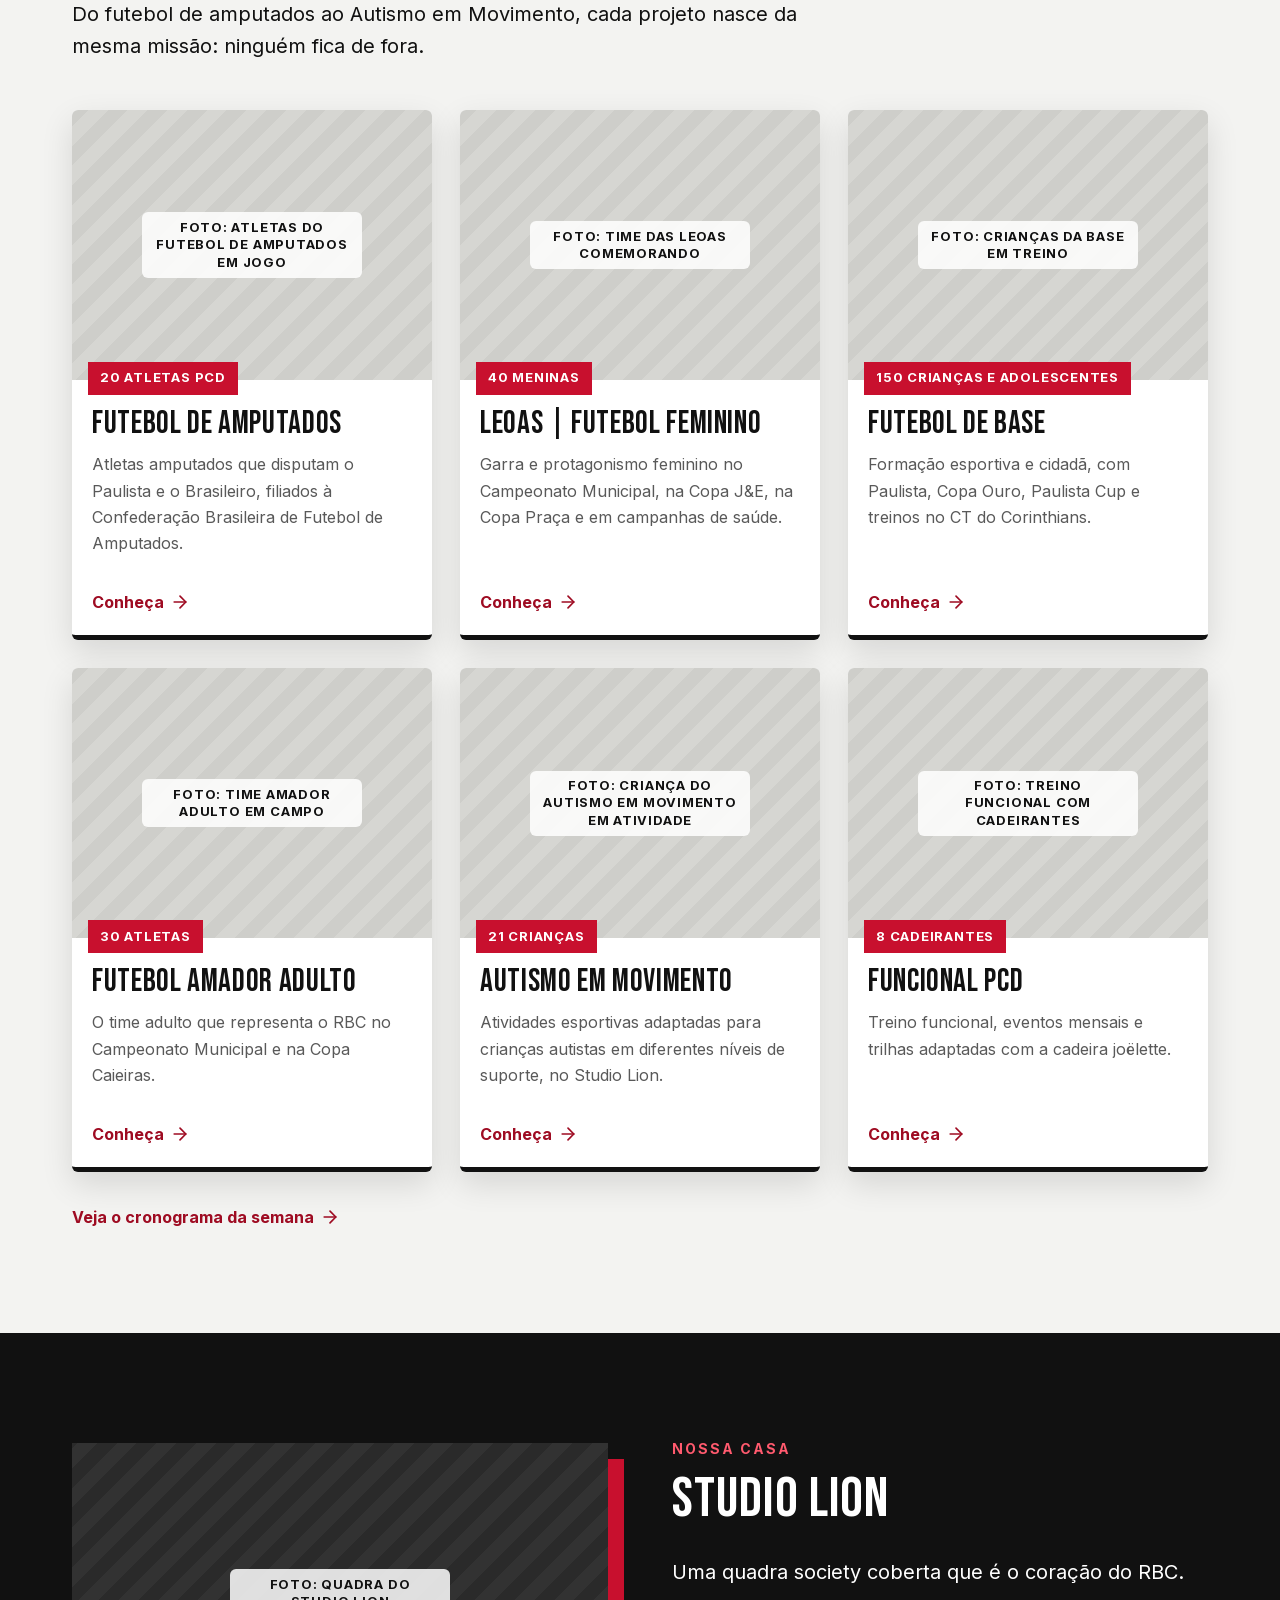
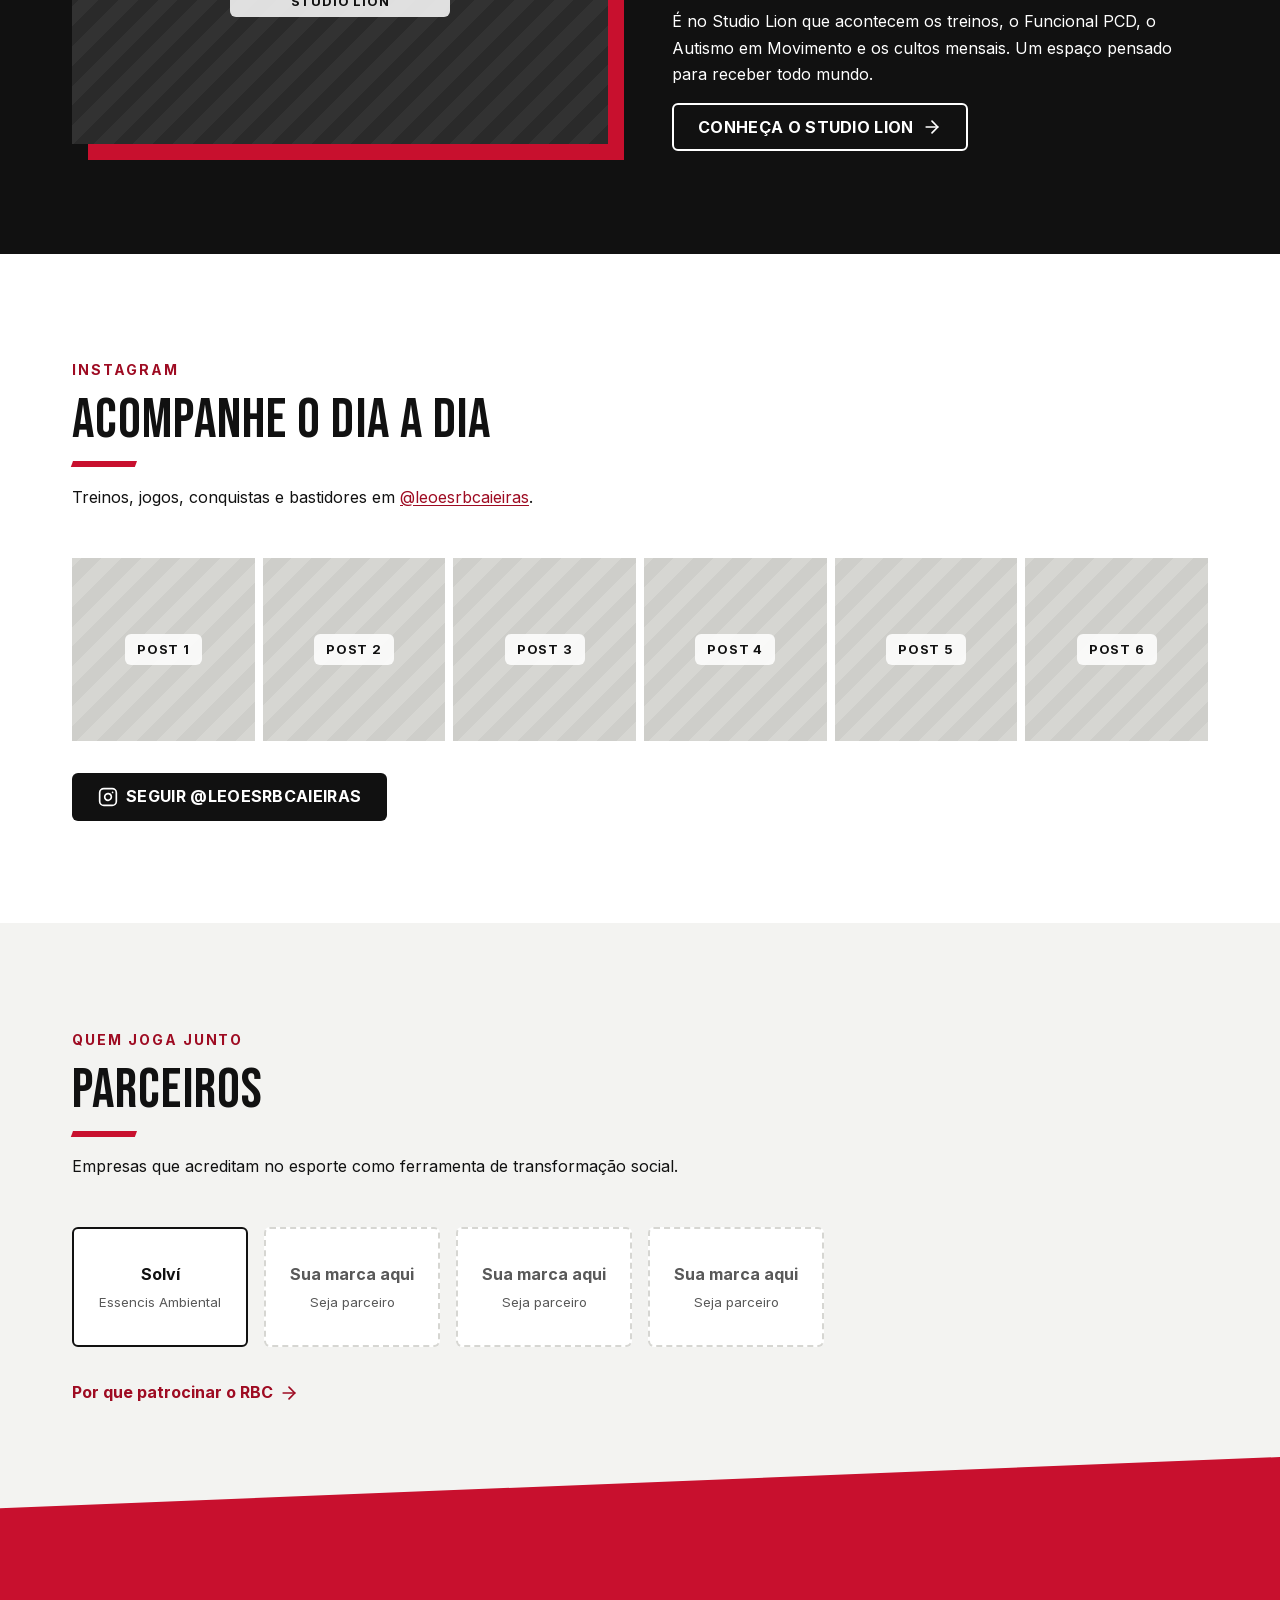
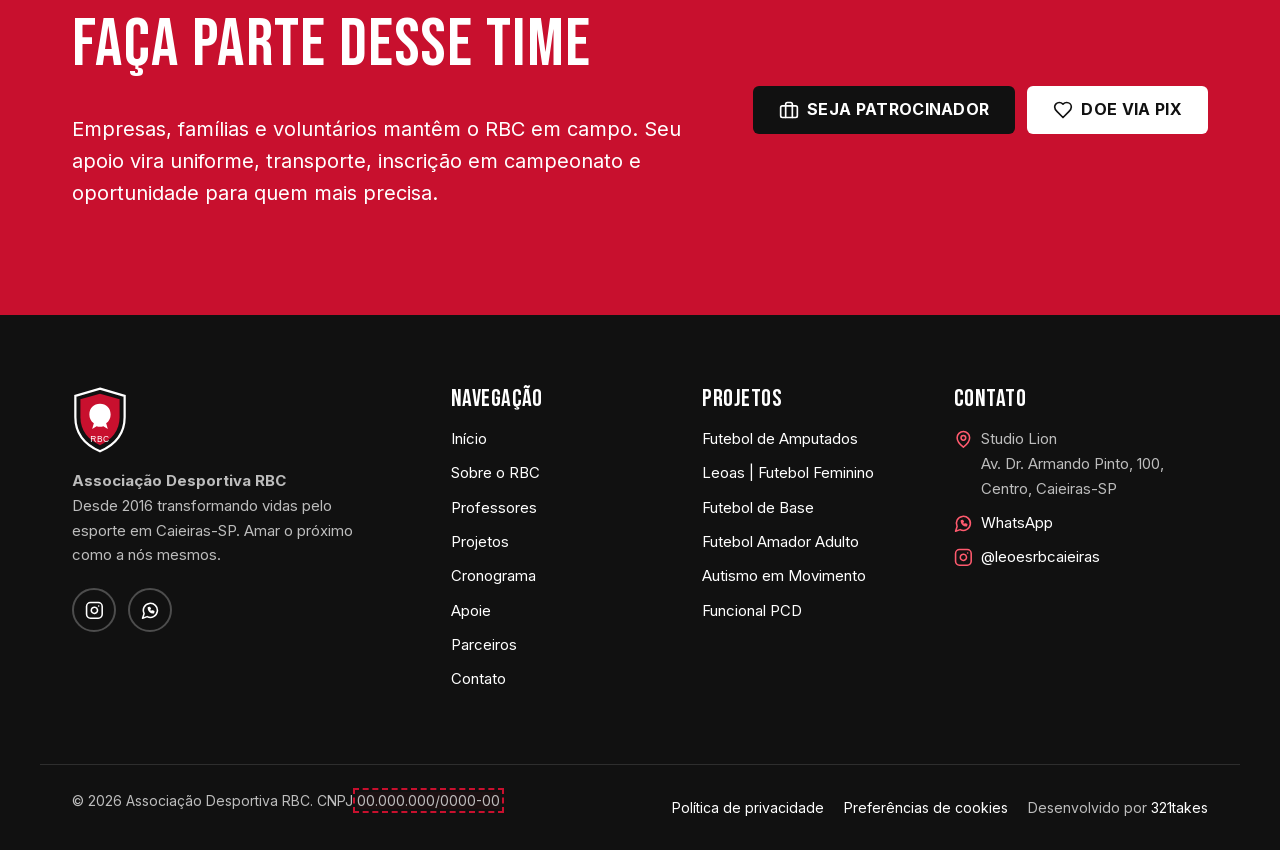
==== commit 15e65da4: "Seção de professores na página Sobre, com link no rodapé Co-Authored-By: Claude Opus 5.5 <noreply@an" ====
--- a/index.html
+++ b/index.html
@@ -294,6 +294,7 @@
       <ul class="footer__list">
         <li><a href="index.html">Início</a></li>
         <li><a href="sobre.html">Sobre o RBC</a></li>
+        <li><a href="sobre.html#professores">Professores</a></li>
         <li><a href="projetos.html">Projetos</a></li>
         <li><a href="cronograma.html">Cronograma</a></li>
         <li><a href="apoie.html" data-track="click_apoie">Apoie</a></li>
--- a/assets/css/style.css
+++ b/assets/css/style.css
@@ -1064,3 +1064,52 @@
 
 .schedule__note { margin-top: 1.5rem; font-size: 0.9375rem; color: var(--gray-600); }
 .on-dark .schedule__note { color: var(--gray-400-on-dark); }
+
+/* ---------- Professores ---------- */
+.team {
+  display: grid;
+  grid-template-columns: repeat(auto-fill, minmax(min(100%, 18rem), 1fr));
+  gap: clamp(1rem, 3vw, 1.75rem);
+  margin: 0;
+  padding: 0;
+  list-style: none;
+}
+.person {
+  display: flex;
+  flex-direction: column;
+  overflow: hidden;
+  background: var(--white);
+  border-radius: var(--radius);
+  box-shadow: var(--shadow);
+  border-bottom: 5px solid var(--red);
+}
+.person img { width: 100%; aspect-ratio: 1; object-fit: cover; }
+.person__body { padding: 1.25rem; }
+.person__body h3 { margin-bottom: 0.15em; }
+.person__role {
+  margin-bottom: 0.75rem;
+  font-size: 0.875rem;
+  font-weight: 700;
+  letter-spacing: 0.06em;
+  text-transform: uppercase;
+  color: var(--red-dark);
+}
+.person__bio { color: var(--gray-600); font-size: 0.9375rem; }
+.person__tags { display: flex; flex-wrap: wrap; gap: 0.35rem; margin: 0 0 0.75rem; padding: 0; list-style: none; }
+.person__tags li {
+  padding: 0.15rem 0.6rem;
+  background: var(--gray);
+  border-radius: 1rem;
+  font-size: 0.8125rem;
+  font-weight: 600;
+}
+
+/* No celular: card horizontal, foto pequena à esquerda */
+@media (max-width: 39.99em) {
+  .person { flex-direction: row; }
+  .person > .ph,
+  .person > img { flex: 0 0 7.5rem; width: 7.5rem; aspect-ratio: auto; height: auto; min-height: 9rem; padding: 0.5rem; }
+  .person > .ph .ph__label { font-size: 0.6875rem; padding: 0.3rem 0.4rem; }
+  .person__body { padding: 1rem; }
+  .person__body h3 { font-size: 1.4rem; }
+}
